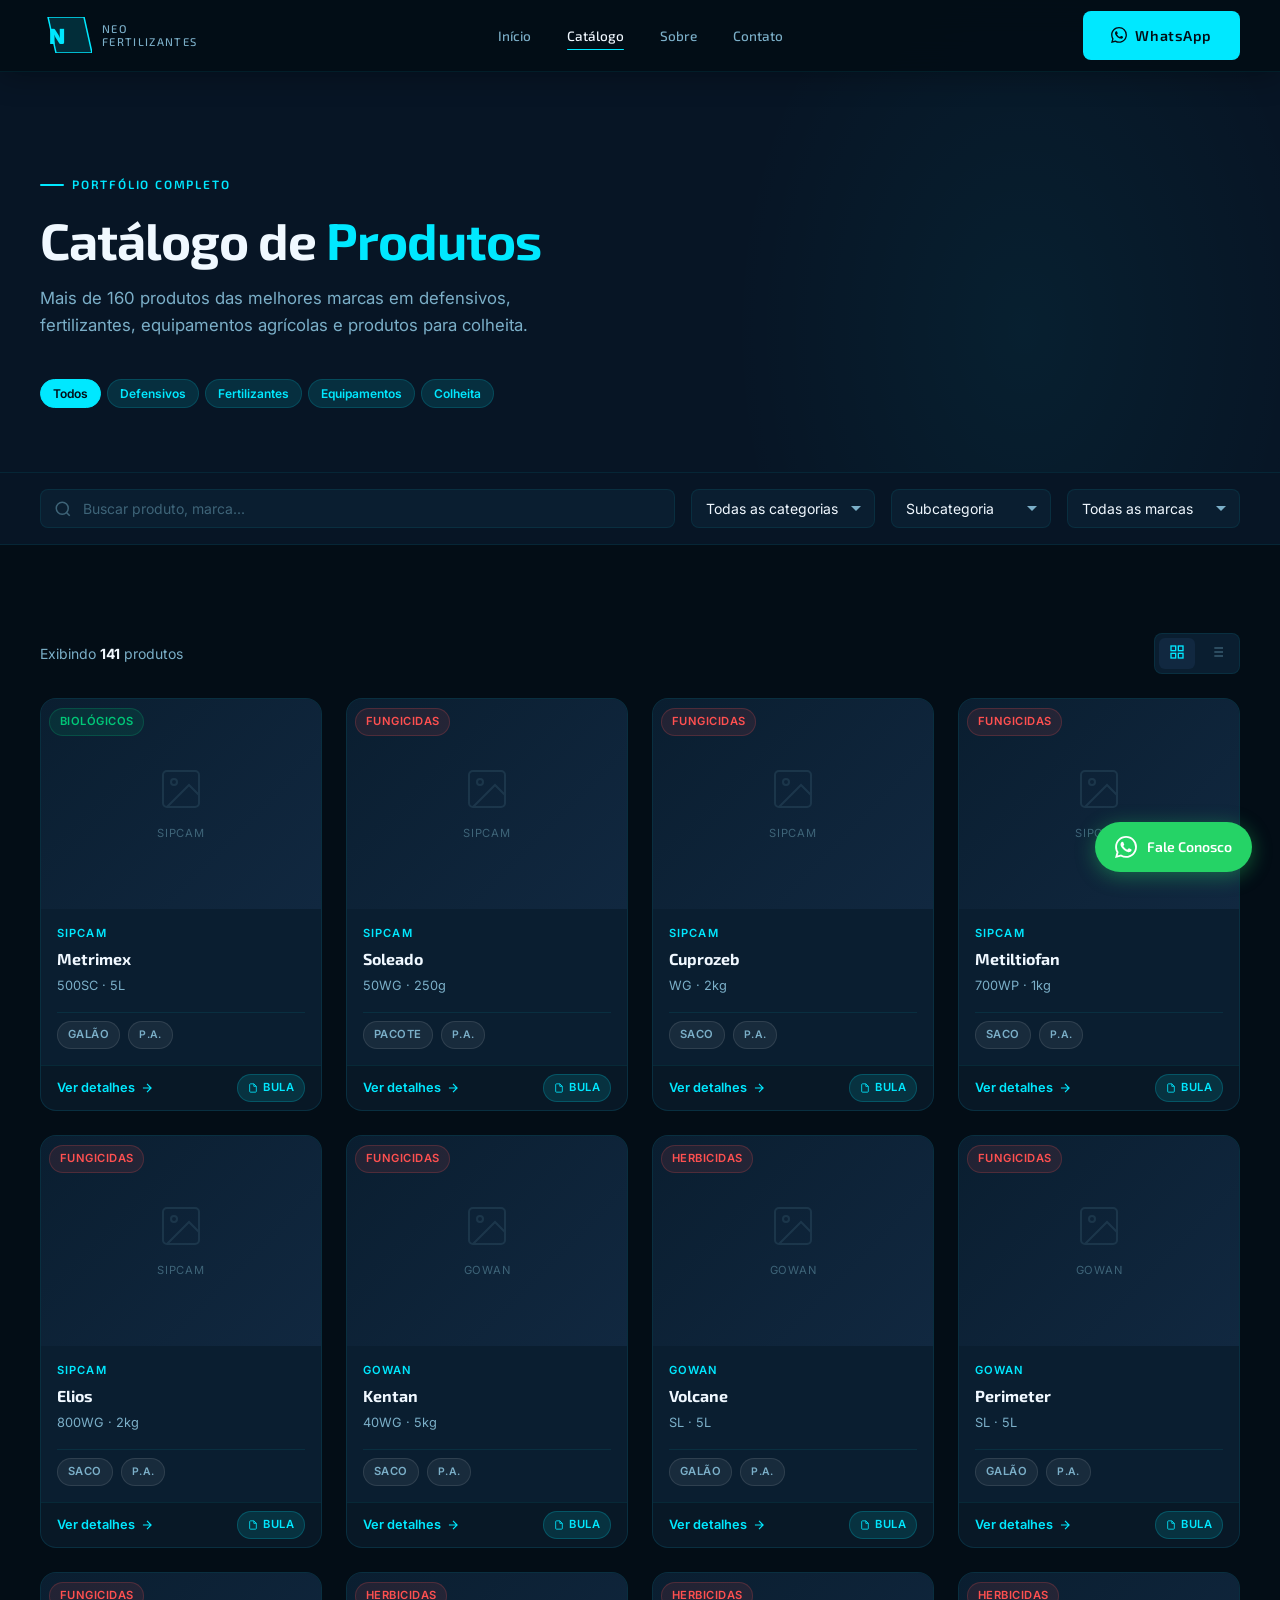
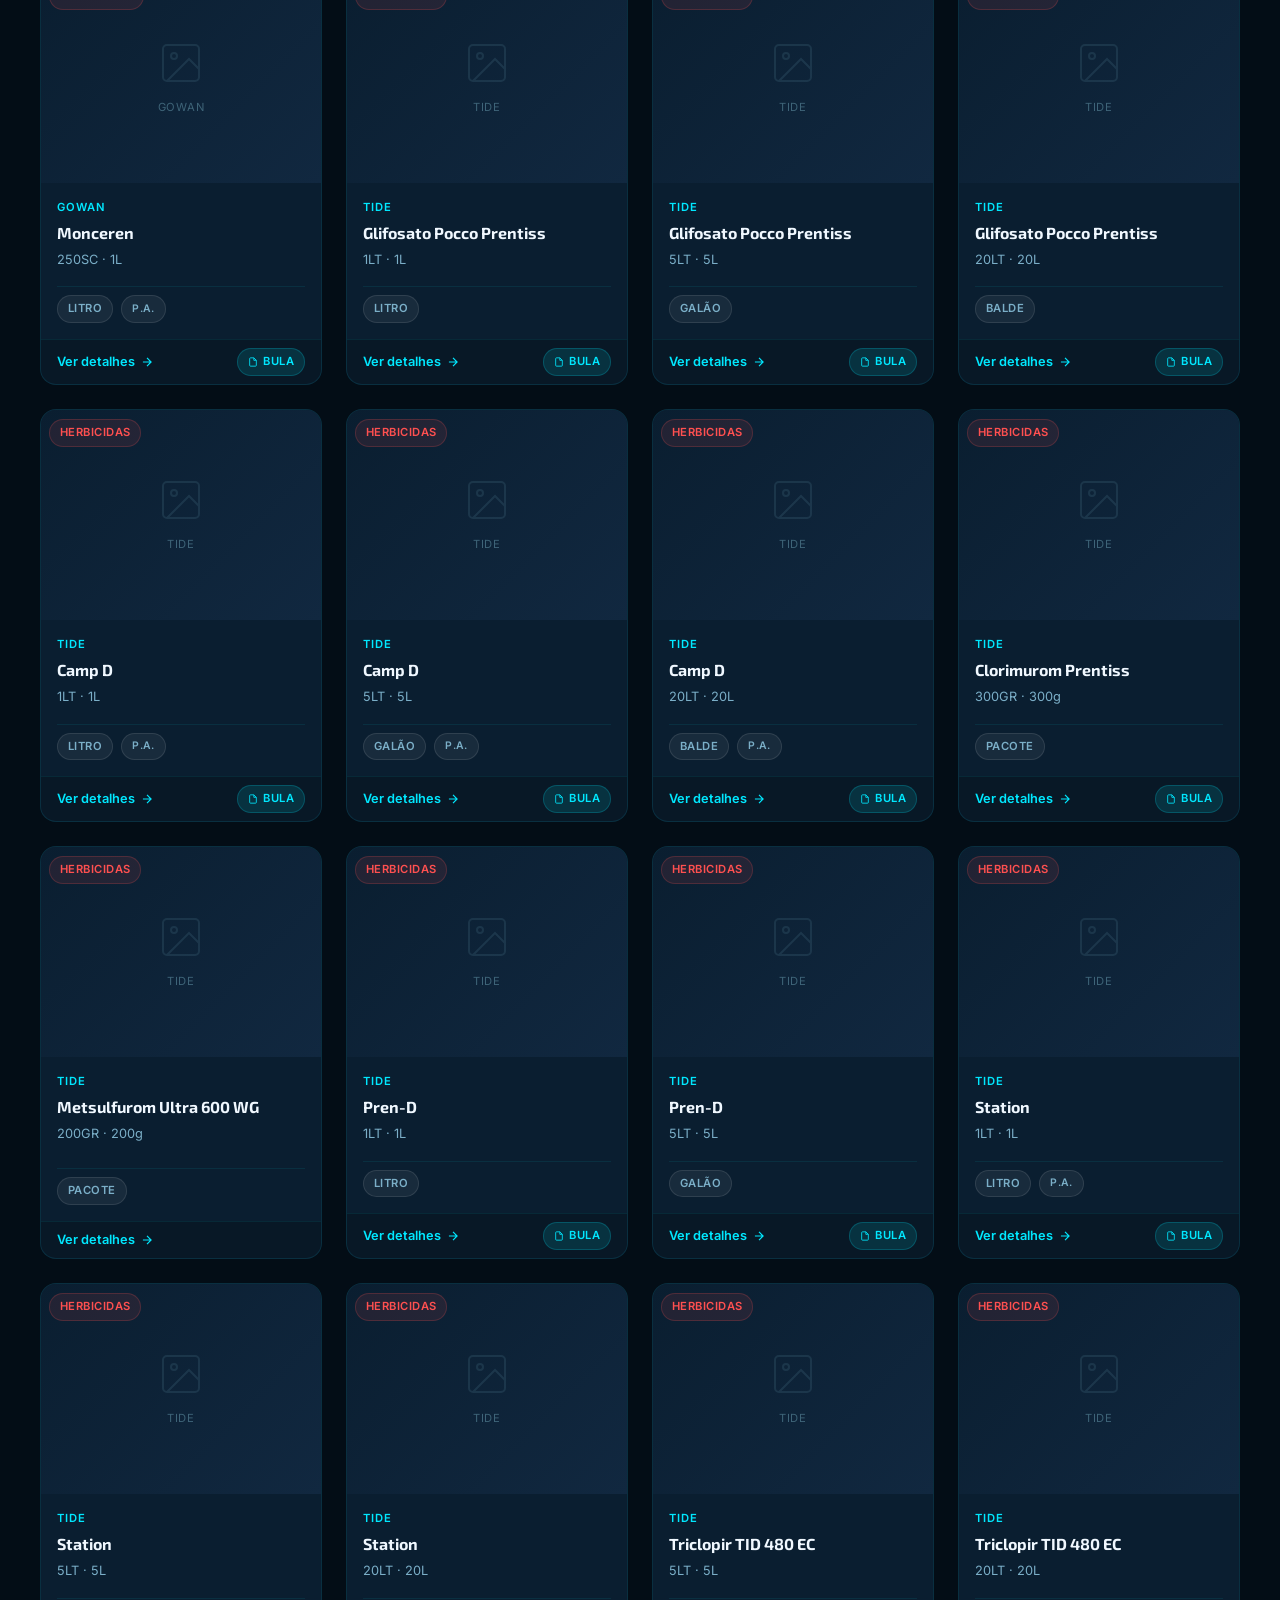
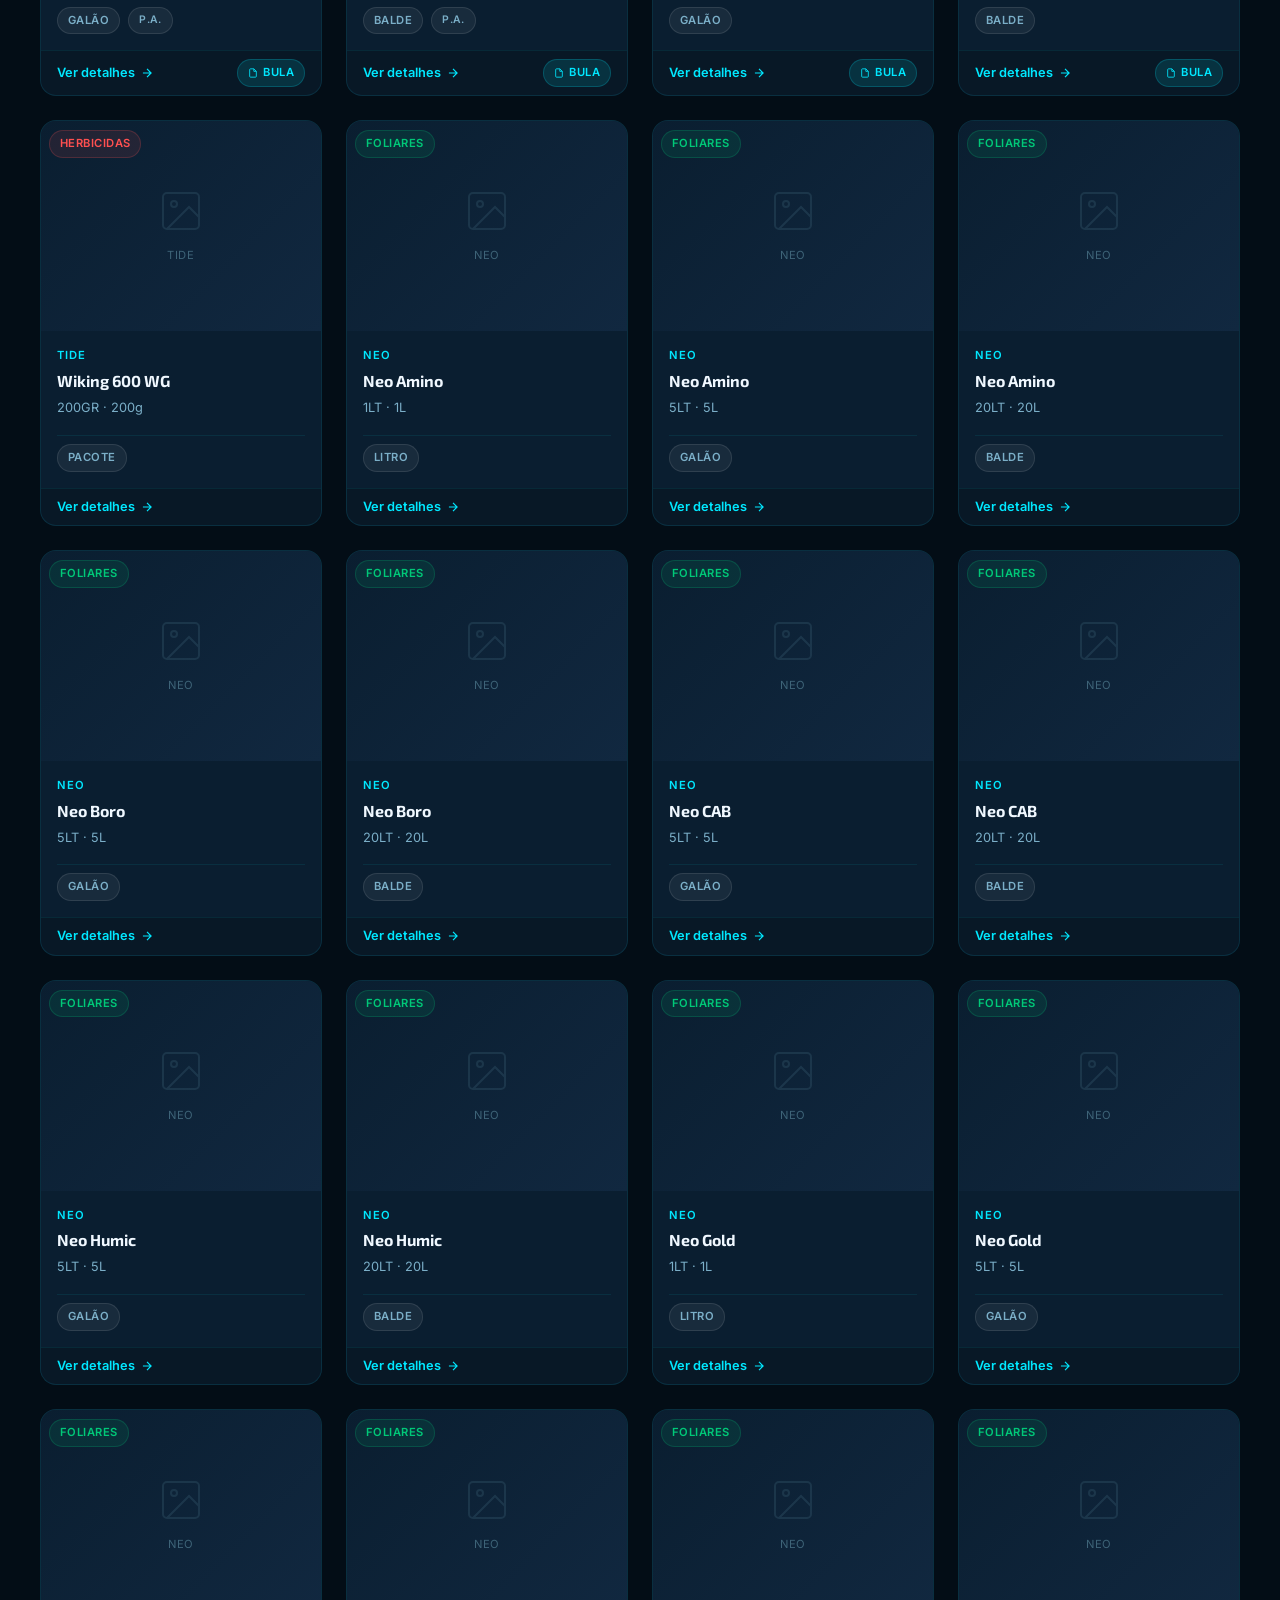
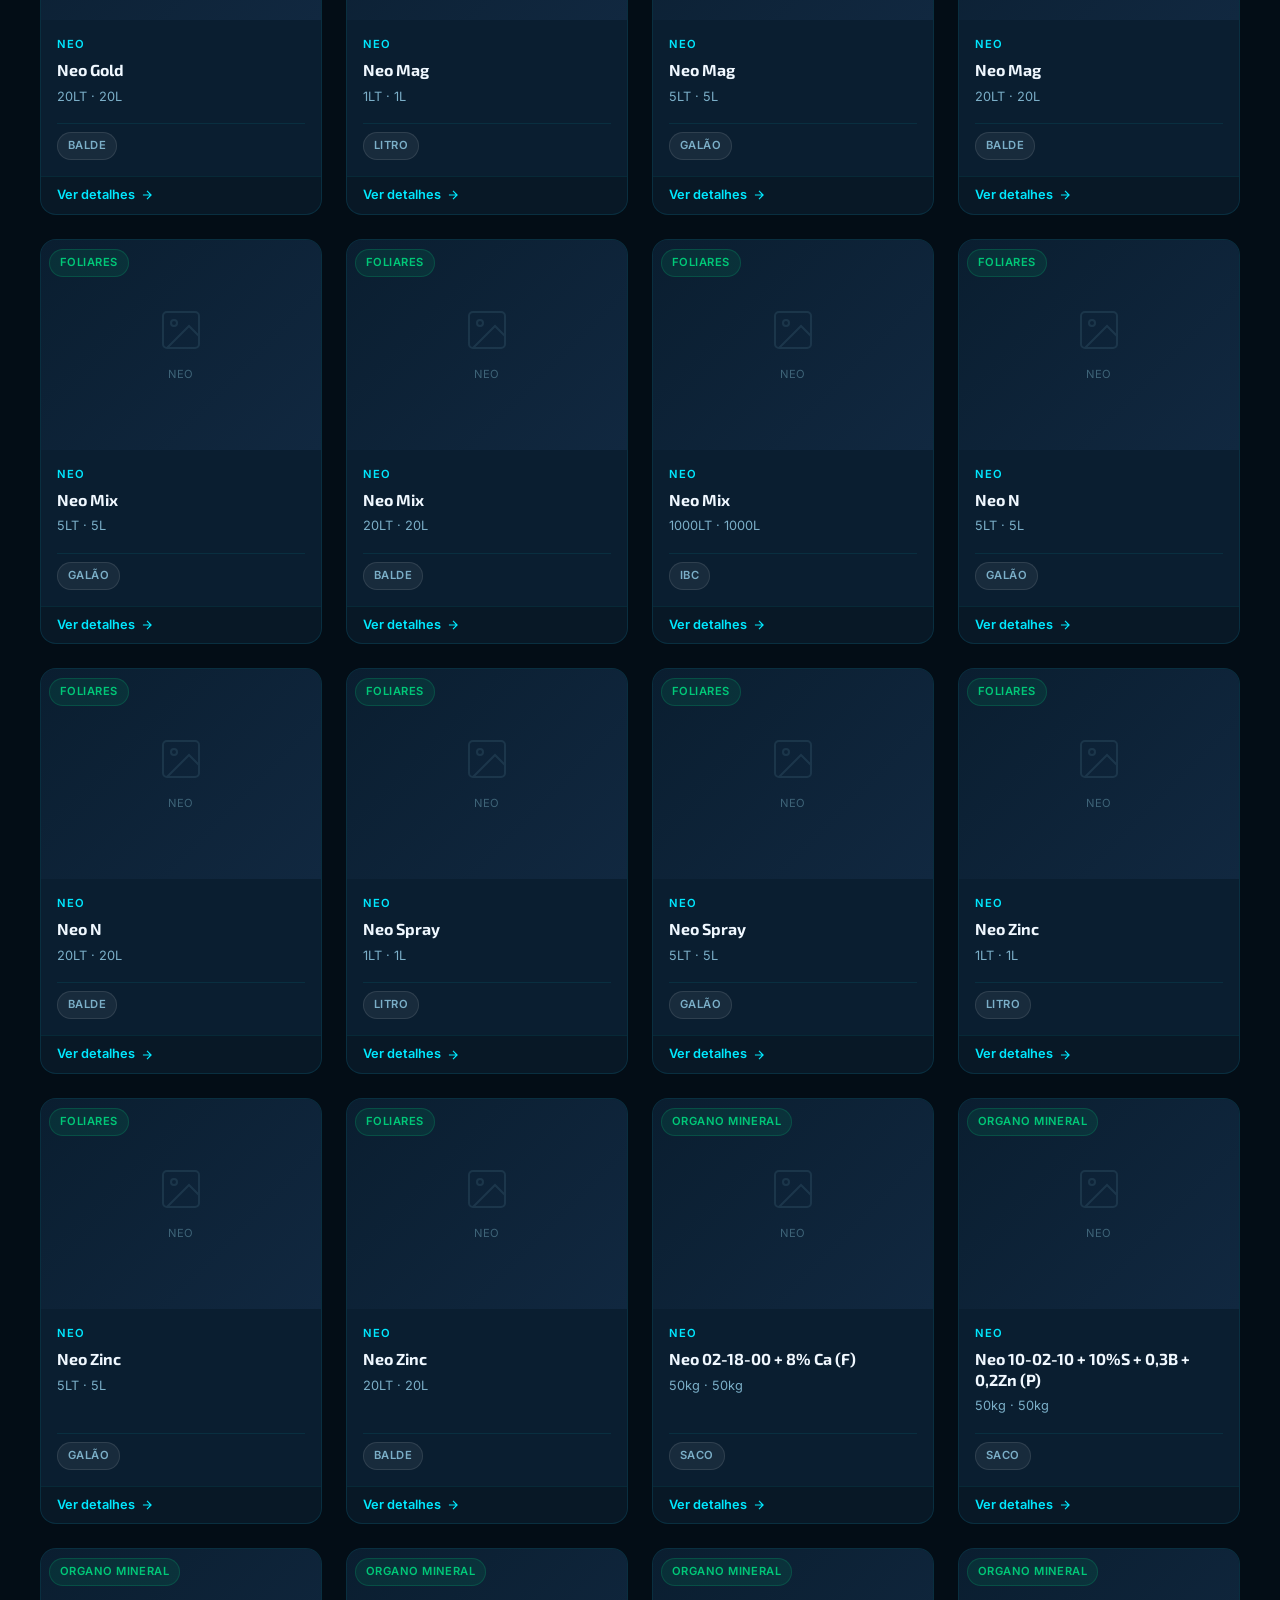
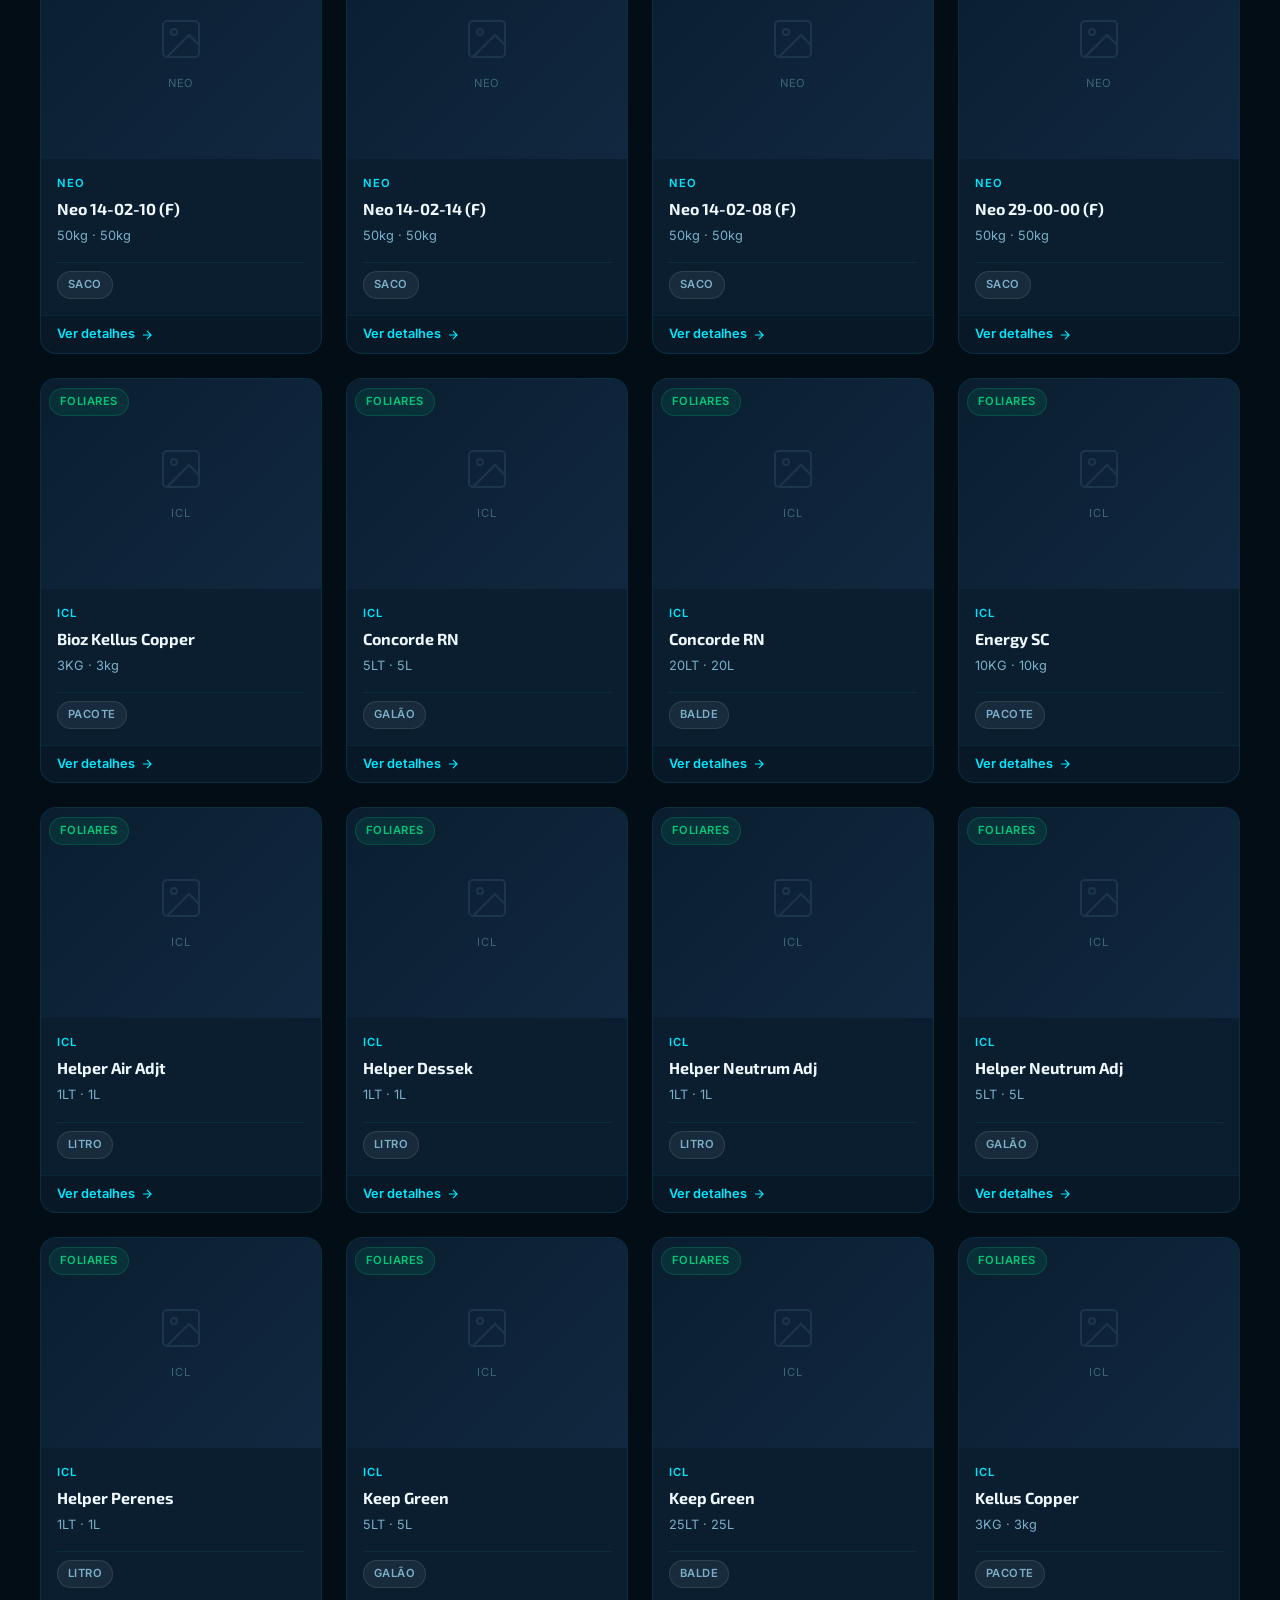
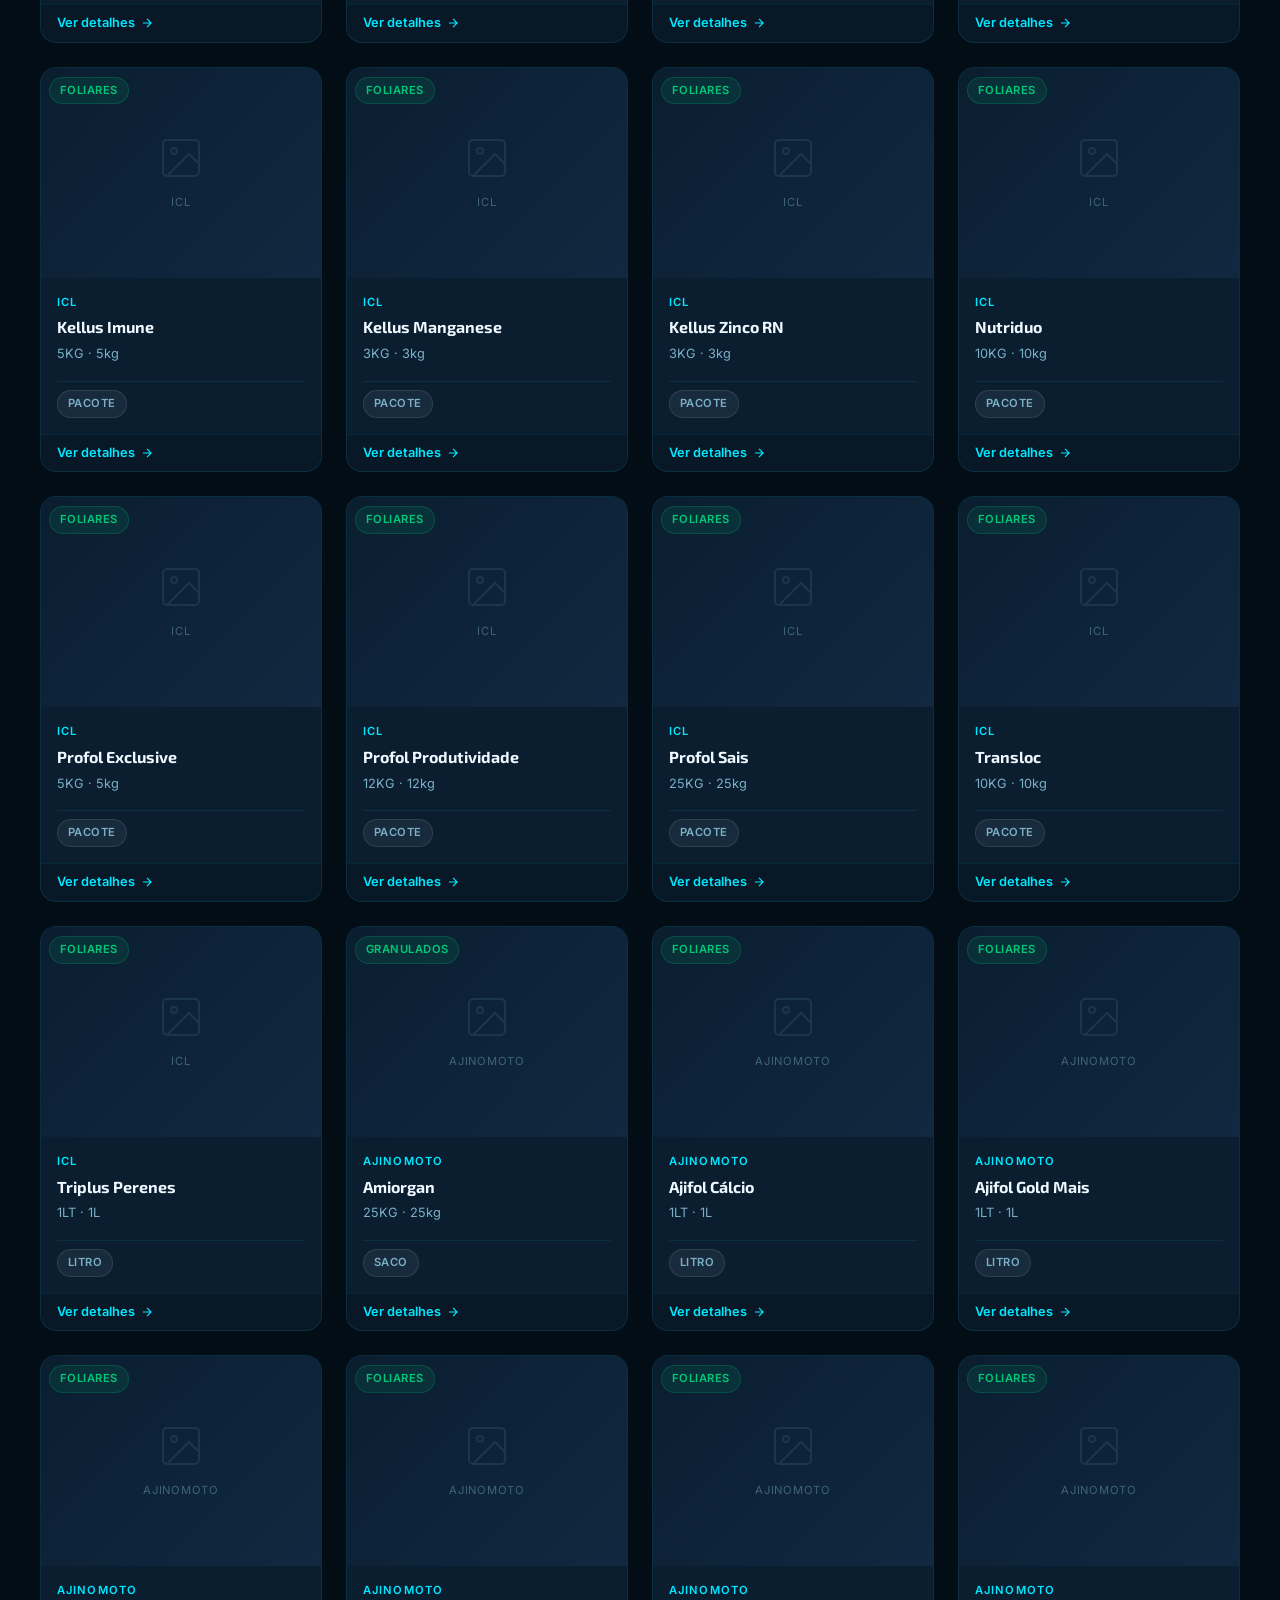
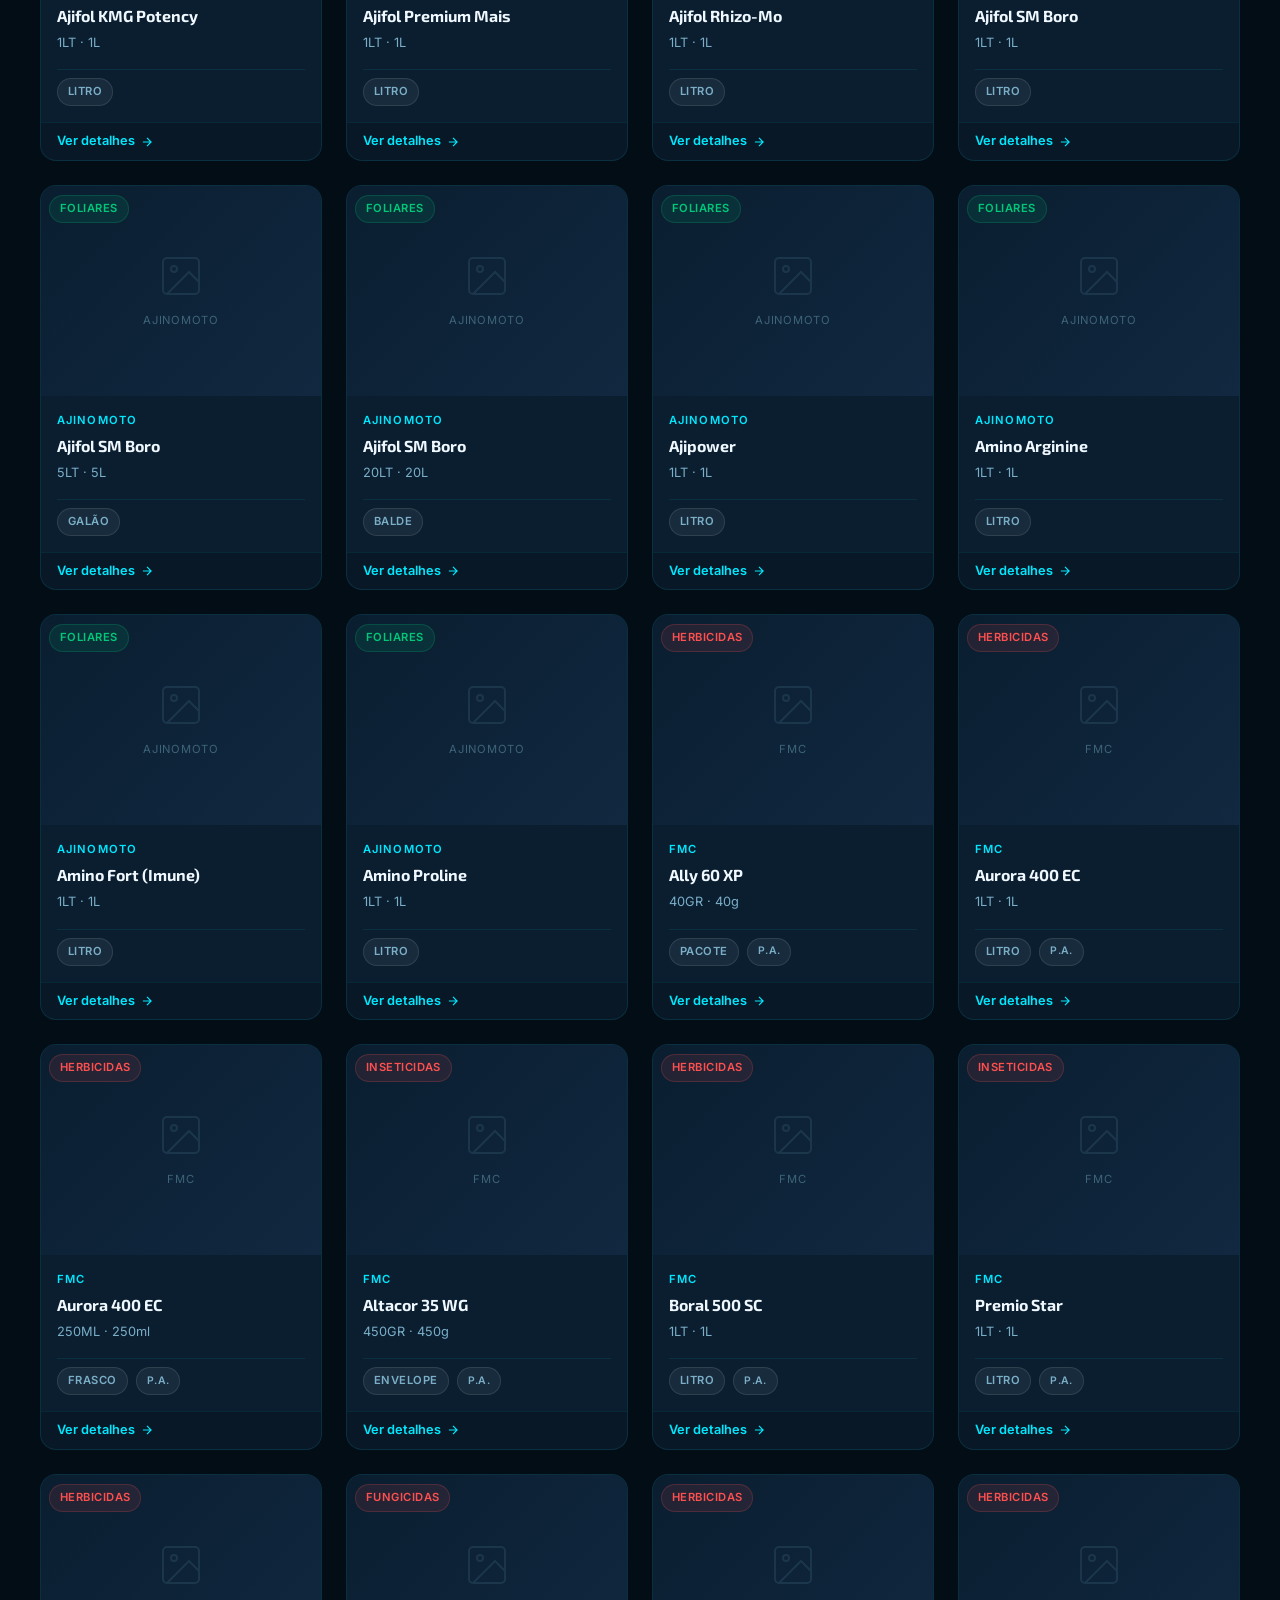
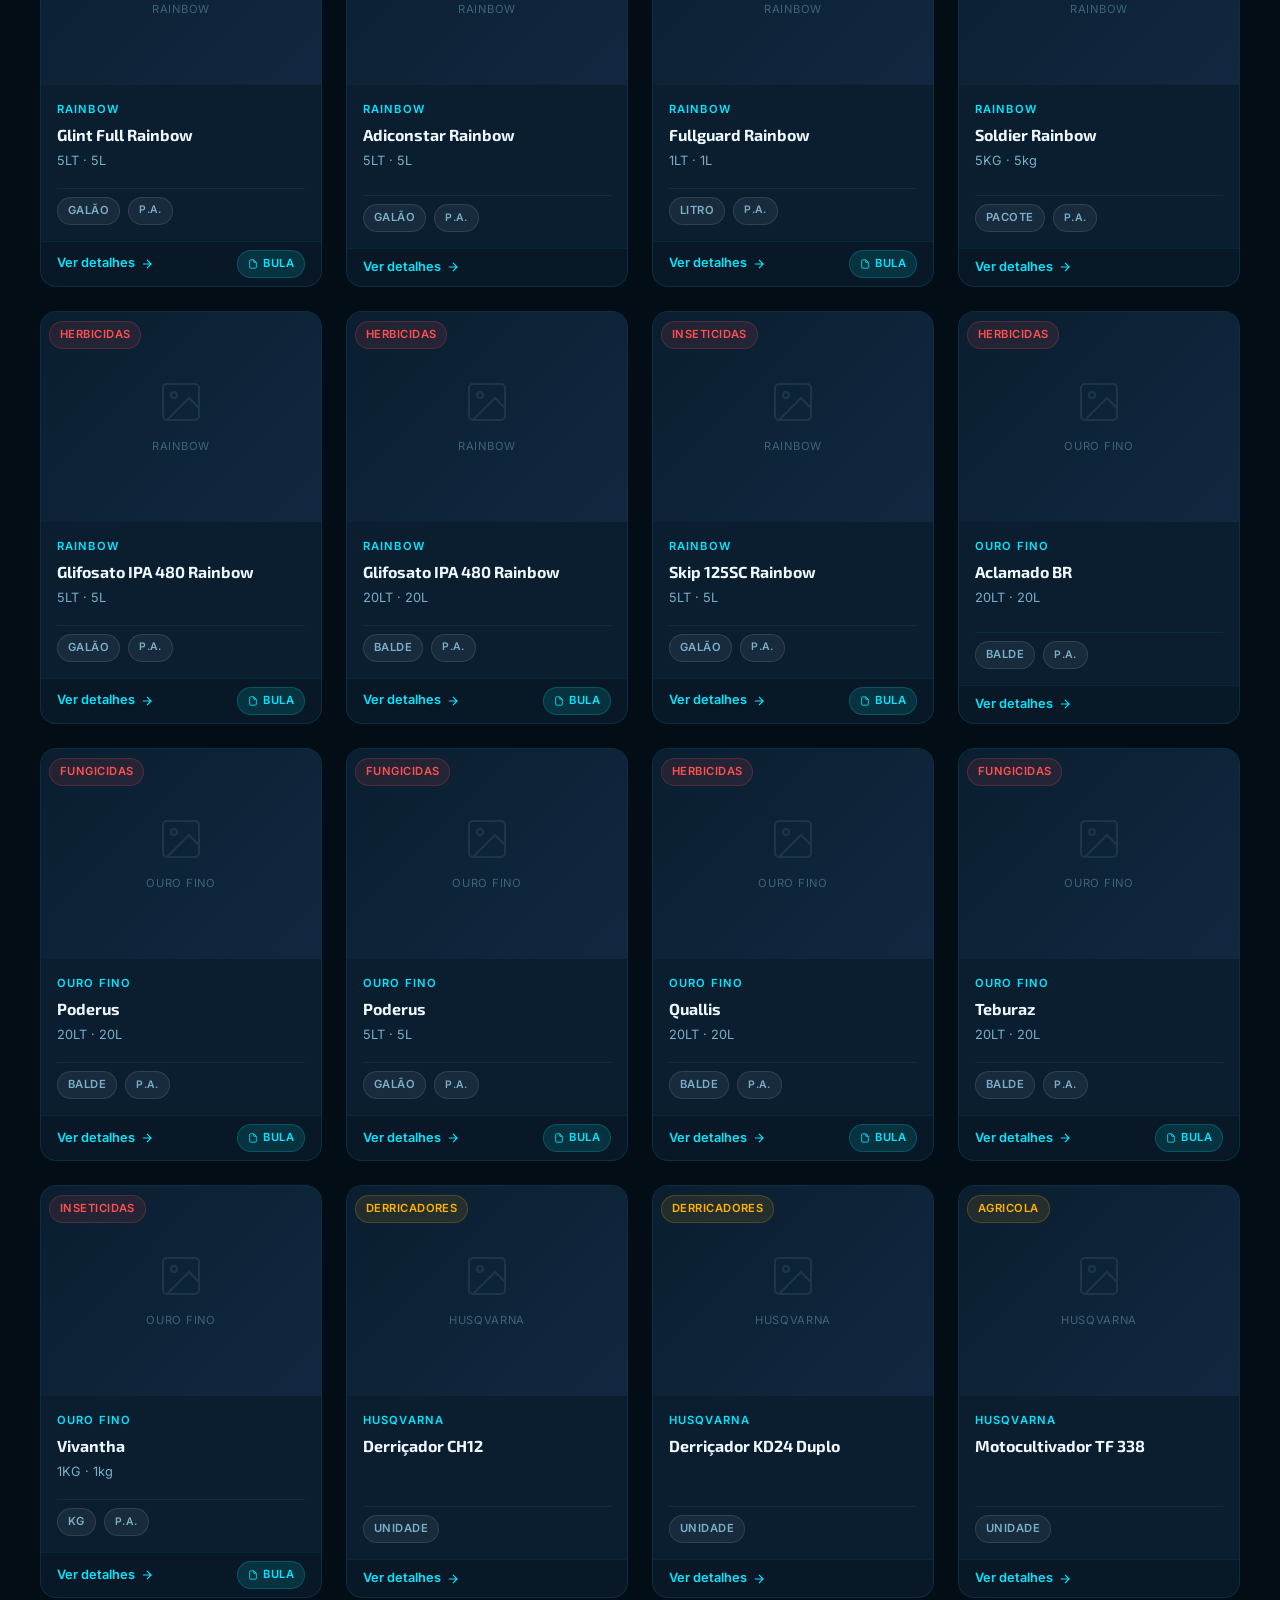
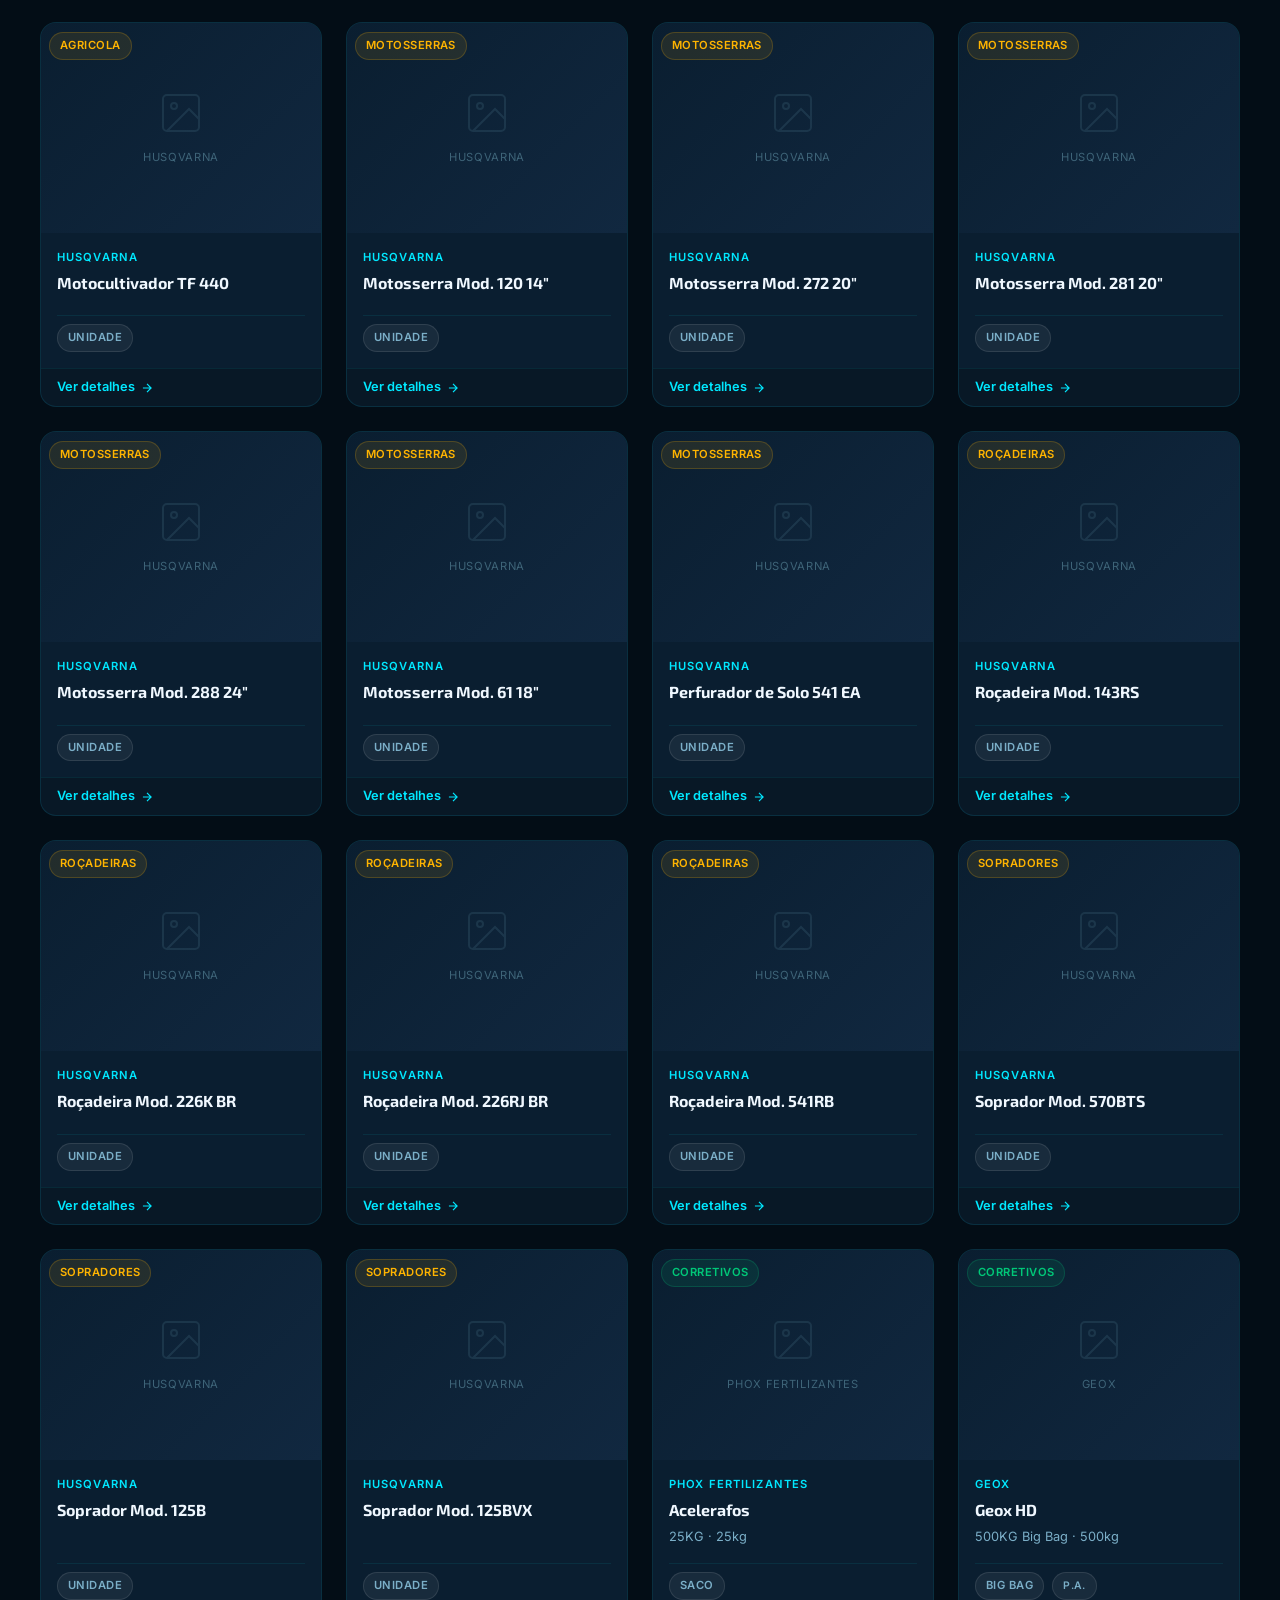
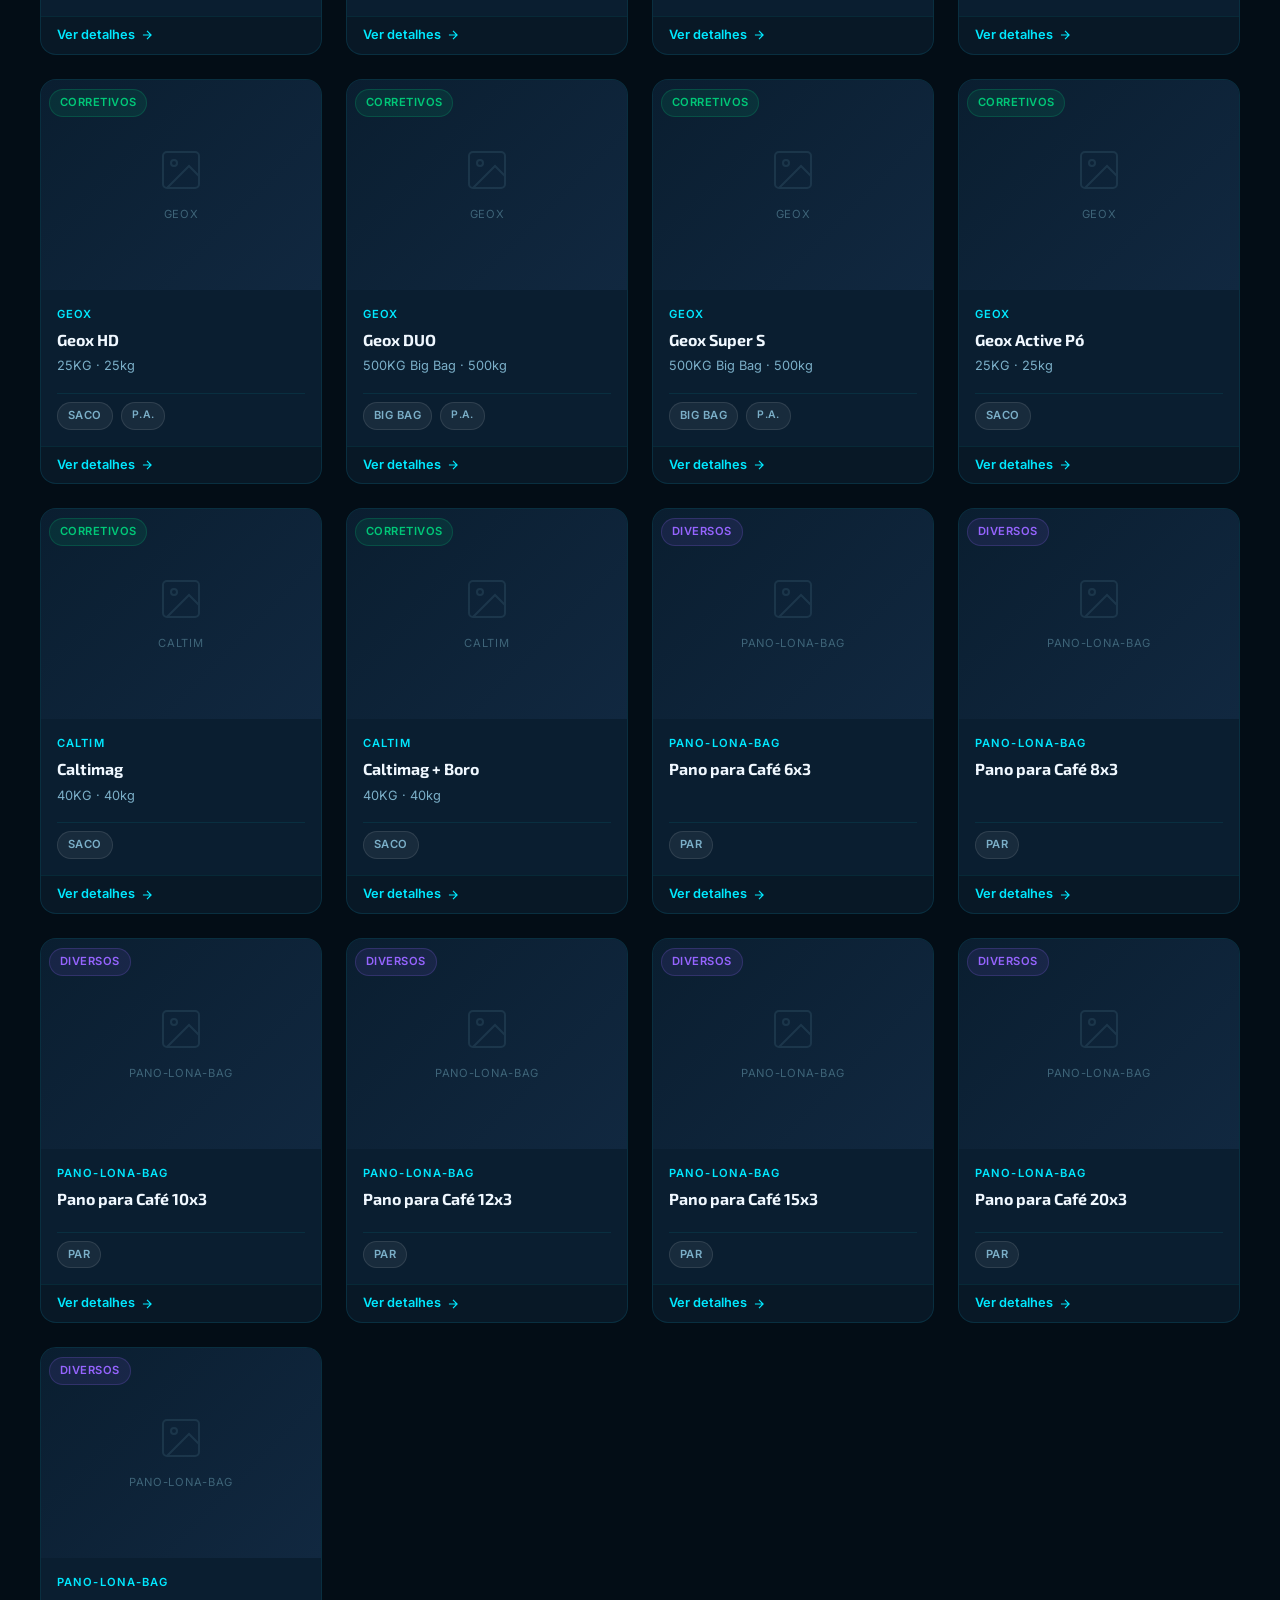
==== catalogo.html @ 2d966cd7 "Initial commit — Neo Fertilizantes website Complete static website for Neo Fertilizantes, agricultur" ====
<!DOCTYPE html>
<html lang="pt-BR">
<head>
  <meta charset="UTF-8">
  <meta name="viewport" content="width=device-width, initial-scale=1.0">
  <title>Catálogo de Produtos — Neo Fertilizantes</title>
  <meta name="description" content="Explore nosso catálogo completo com mais de 160 produtos de 13 marcas parceiras. Defensivos, fertilizantes, equipamentos e muito mais.">
  <link rel="stylesheet" href="css/style.css">
</head>
<body>

  <!-- Page Loader -->
  <div class="page-loader" id="pageLoader">
    <svg width="52" height="36" viewBox="0 0 52 36" fill="none" xmlns="http://www.w3.org/2000/svg">
      <polygon points="8,0 44,0 52,36 16,36" fill="none" stroke="#00E8FF" stroke-width="1.5" opacity="0.4"/>
      <text x="8" y="28" font-family="'Exo 2', sans-serif" font-size="28" font-weight="900" fill="#00E8FF">N</text>
    </svg>
    <div class="loader-bar"><div class="loader-bar-fill"></div></div>
  </div>

  <!-- Navigation -->
  <nav class="navbar" id="navbar">
    <div class="navbar-inner">
      <a href="index.html" class="navbar-logo">
        <svg width="52" height="36" viewBox="0 0 52 36" fill="none" xmlns="http://www.w3.org/2000/svg" aria-hidden="true">
          <polygon points="8,0 44,0 52,36 16,36" fill="#00E8FF" opacity="0.15"/>
          <polygon points="8,0 44,0 52,36 16,36" fill="none" stroke="#00E8FF" stroke-width="1.5"/>
          <text x="9" y="27" font-family="'Exo 2', sans-serif" font-size="22" font-weight="900" fill="#00E8FF">N</text>
        </svg>
        <span class="navbar-logo-text">Neo<br>Fertilizantes</span>
      </a>

      <nav class="navbar-nav">
        <a href="index.html" class="nav-link">Início</a>
        <a href="catalogo.html" class="nav-link active">Catálogo</a>
        <a href="sobre.html" class="nav-link">Sobre</a>
        <a href="contato.html" class="nav-link">Contato</a>
      </nav>

      <div class="navbar-cta">
        <a href="https://wa.me/5533999549873" class="btn btn-primary" target="_blank" rel="noopener">
          <svg width="16" height="16" viewBox="0 0 24 24" fill="currentColor"><path d="M17.472 14.382c-.297-.149-1.758-.867-2.03-.967-.273-.099-.471-.148-.67.15-.197.297-.767.966-.94 1.164-.173.199-.347.223-.644.075-.297-.15-1.255-.463-2.39-1.475-.883-.788-1.48-1.761-1.653-2.059-.173-.297-.018-.458.13-.606.134-.133.298-.347.446-.52.149-.174.198-.298.298-.497.099-.198.05-.371-.025-.52-.075-.149-.669-1.612-.916-2.207-.242-.579-.487-.5-.669-.51-.173-.008-.371-.01-.57-.01-.198 0-.52.074-.792.372-.272.297-1.04 1.016-1.04 2.479 0 1.462 1.065 2.875 1.213 3.074.149.198 2.096 3.2 5.077 4.487.709.306 1.262.489 1.694.625.712.227 1.36.195 1.871.118.571-.085 1.758-.719 2.006-1.413.248-.694.248-1.289.173-1.413-.074-.124-.272-.198-.57-.347m-5.421 7.403h-.004a9.87 9.87 0 01-5.031-1.378l-.361-.214-3.741.982.998-3.648-.235-.374a9.86 9.86 0 01-1.51-5.26c.001-5.45 4.436-9.884 9.888-9.884 2.64 0 5.122 1.03 6.988 2.898a9.825 9.825 0 012.893 6.994c-.003 5.45-4.437 9.884-9.885 9.884m8.413-18.297A11.815 11.815 0 0012.05 0C5.495 0 .16 5.335.157 11.892c0 2.096.547 4.142 1.588 5.945L.057 24l6.305-1.654a11.882 11.882 0 005.683 1.448h.005c6.554 0 11.89-5.335 11.893-11.893a11.821 11.821 0 00-3.48-8.413Z"/></svg>
          WhatsApp
        </a>
      </div>

      <button class="hamburger" id="hamburger" aria-label="Abrir menu">
        <span></span><span></span><span></span>
      </button>
    </div>
  </nav>

  <!-- Mobile Nav -->
  <div class="mobile-nav" id="mobileNav" aria-hidden="true">
    <a href="index.html" class="nav-link" onclick="closeMobileNav()">Início</a>
    <a href="catalogo.html" class="nav-link" onclick="closeMobileNav()">Catálogo</a>
    <a href="sobre.html" class="nav-link" onclick="closeMobileNav()">Sobre</a>
    <a href="contato.html" class="nav-link" onclick="closeMobileNav()">Contato</a>
    <a href="https://wa.me/5533999549873" class="btn btn-primary btn-lg mt-xl" target="_blank" onclick="closeMobileNav()">Fale no WhatsApp</a>
  </div>

  <!-- Page Banner -->
  <div class="catalog-header">
    <div class="container">
      <div class="reveal">
        <div class="section-eyebrow">Portfólio Completo</div>
        <h1 style="font-size:clamp(2rem,4vw,3.2rem);margin-bottom:var(--space-md)">
          Catálogo de <span style="color:var(--neo-cyan)">Produtos</span>
        </h1>
        <p style="color:var(--text-secondary);font-size:1.05rem;max-width:560px">
          Mais de 160 produtos das melhores marcas em defensivos, fertilizantes, equipamentos agrícolas e produtos para colheita.
        </p>
      </div>

      <!-- Category quick nav -->
      <div class="filter-chip-wrap mt-xl reveal">
        <button class="filter-chip active" data-quick="all">Todos</button>
        <button class="filter-chip" data-quick="Defensivos">Defensivos</button>
        <button class="filter-chip" data-quick="Fertilizantes">Fertilizantes</button>
        <button class="filter-chip" data-quick="Jardinagem/Uso Agrícola">Equipamentos</button>
        <button class="filter-chip" data-quick="Produtos para colheita">Colheita</button>
      </div>
    </div>
  </div>

  <!-- Filters Bar -->
  <div class="catalog-filters">
    <div class="container">
      <div class="catalog-filters-inner">
        <div class="search-input-wrap">
          <svg viewBox="0 0 24 24" fill="none" stroke="currentColor" stroke-width="2"><circle cx="11" cy="11" r="8"/><path d="m21 21-4.35-4.35"/></svg>
          <input type="text" class="search-input" id="searchInput" placeholder="Buscar produto, marca..." autocomplete="off">
        </div>

        <select class="filter-select" id="categoryFilter">
          <option value="">Todas as categorias</option>
          <option value="Defensivos">Defensivos</option>
          <option value="Fertilizantes">Fertilizantes</option>
          <option value="Jardinagem/Uso Agrícola">Equipamentos</option>
          <option value="Produtos para colheita">Colheita</option>
        </select>

        <select class="filter-select" id="subcategoryFilter">
          <option value="">Subcategoria</option>
        </select>

        <select class="filter-select" id="brandFilter">
          <option value="">Todas as marcas</option>
        </select>

        <button class="btn btn-icon" id="clearFilters" title="Limpar filtros" style="display:none">
          <svg width="16" height="16" viewBox="0 0 24 24" fill="none" stroke="currentColor" stroke-width="2"><path d="M18 6L6 18M6 6l12 12"/></svg>
        </button>
      </div>
    </div>
  </div>

  <!-- Catalog Main -->
  <section class="section-sm">
    <div class="container">
      <!-- Results info -->
      <div class="catalog-results-info">
        <p class="results-count">
          Exibindo <strong id="resultsCount">0</strong> produtos
          <span id="activeFiltersText"></span>
        </p>
        <div class="view-toggle">
          <button class="view-btn active" id="gridViewBtn" title="Grade">
            <svg width="16" height="16" viewBox="0 0 24 24" fill="none" stroke="currentColor" stroke-width="2"><rect x="3" y="3" width="7" height="7"/><rect x="14" y="3" width="7" height="7"/><rect x="3" y="14" width="7" height="7"/><rect x="14" y="14" width="7" height="7"/></svg>
          </button>
          <button class="view-btn" id="listViewBtn" title="Lista">
            <svg width="16" height="16" viewBox="0 0 24 24" fill="none" stroke="currentColor" stroke-width="2"><line x1="8" y1="6" x2="21" y2="6"/><line x1="8" y1="12" x2="21" y2="12"/><line x1="8" y1="18" x2="21" y2="18"/><line x1="3" y1="6" x2="3.01" y2="6"/><line x1="3" y1="12" x2="3.01" y2="12"/><line x1="3" y1="18" x2="3.01" y2="18"/></svg>
          </button>
        </div>
      </div>

      <!-- Products Grid -->
      <div class="catalog-grid" id="productsGrid">
        <!-- Populated by catalog.js -->
      </div>
    </div>
  </section>

  <!-- Footer -->
  <footer class="footer">
    <div class="container">
      <div class="footer-grid">
        <div>
          <a href="index.html" class="navbar-logo" style="margin-bottom:var(--space-md)">
            <svg width="44" height="30" viewBox="0 0 52 36" fill="none" xmlns="http://www.w3.org/2000/svg">
              <polygon points="8,0 44,0 52,36 16,36" fill="#00E8FF" opacity="0.15"/>
              <polygon points="8,0 44,0 52,36 16,36" fill="none" stroke="#00E8FF" stroke-width="1.5"/>
              <text x="9" y="27" font-family="'Exo 2', sans-serif" font-size="22" font-weight="900" fill="#00E8FF">N</text>
            </svg>
            <span class="navbar-logo-text">Neo<br>Fertilizantes</span>
          </a>
          <p class="footer-brand-text">Distribuidora especializada em insumos agrícolas em Manhuaçu, MG.</p>
          <div class="footer-social">
            <a href="https://www.instagram.com/neo_atacadista/" class="social-btn" target="_blank" aria-label="Instagram">
              <svg width="18" height="18" viewBox="0 0 24 24" fill="none" stroke="currentColor" stroke-width="1.8"><rect x="2" y="2" width="20" height="20" rx="5"/><circle cx="12" cy="12" r="4"/><circle cx="17.5" cy="6.5" r="1" fill="currentColor"/></svg>
            </a>
            <a href="https://wa.me/5533999549873" class="social-btn" target="_blank" aria-label="WhatsApp">
              <svg width="18" height="18" viewBox="0 0 24 24" fill="currentColor"><path d="M17.472 14.382c-.297-.149-1.758-.867-2.03-.967-.273-.099-.471-.148-.67.15-.197.297-.767.966-.94 1.164-.173.199-.347.223-.644.075-.297-.15-1.255-.463-2.39-1.475-.883-.788-1.48-1.761-1.653-2.059-.173-.297-.018-.458.13-.606.134-.133.298-.347.446-.52.149-.174.198-.298.298-.497.099-.198.05-.371-.025-.52-.075-.149-.669-1.612-.916-2.207-.242-.579-.487-.5-.669-.51-.173-.008-.371-.01-.57-.01-.198 0-.52.074-.792.372-.272.297-1.04 1.016-1.04 2.479 0 1.462 1.065 2.875 1.213 3.074.149.198 2.096 3.2 5.077 4.487.709.306 1.262.489 1.694.625.712.227 1.36.195 1.871.118.571-.085 1.758-.719 2.006-1.413.248-.694.248-1.289.173-1.413-.074-.124-.272-.198-.57-.347m-5.421 7.403h-.004a9.87 9.87 0 01-5.031-1.378l-.361-.214-3.741.982.998-3.648-.235-.374a9.86 9.86 0 01-1.51-5.26c.001-5.45 4.436-9.884 9.888-9.884 2.64 0 5.122 1.03 6.988 2.898a9.825 9.825 0 012.893 6.994c-.003 5.45-4.437 9.884-9.885 9.884m8.413-18.297A11.815 11.815 0 0012.05 0C5.495 0 .16 5.335.157 11.892c0 2.096.547 4.142 1.588 5.945L.057 24l6.305-1.654a11.882 11.882 0 005.683 1.448h.005c6.554 0 11.89-5.335 11.893-11.893a11.821 11.821 0 00-3.48-8.413Z"/></svg>
            </a>
          </div>
        </div>

        <div>
          <div class="footer-heading">Navegação</div>
          <div class="footer-links">
            <a href="index.html" class="footer-link">Início</a>
            <a href="catalogo.html" class="footer-link">Catálogo</a>
            <a href="sobre.html" class="footer-link">Sobre Nós</a>
            <a href="contato.html" class="footer-link">Contato</a>
          </div>
        </div>

        <div>
          <div class="footer-heading">Categorias</div>
          <div class="footer-links">
            <a href="catalogo.html?categoria=Defensivos" class="footer-link">Defensivos</a>
            <a href="catalogo.html?categoria=Fertilizantes" class="footer-link">Fertilizantes</a>
            <a href="catalogo.html?categoria=Jardinagem%2FUso+Agr%C3%ADcola" class="footer-link">Equipamentos</a>
            <a href="catalogo.html?categoria=Produtos+para+colheita" class="footer-link">Colheita</a>
          </div>
        </div>

        <div>
          <div class="footer-heading">Contato</div>
          <div class="footer-contact-item">
            <svg width="16" height="16" viewBox="0 0 24 24" fill="none" stroke="currentColor" stroke-width="1.8"><path d="M22 16.92v3a2 2 0 01-2.18 2 19.79 19.79 0 01-8.63-3.07A19.5 19.5 0 013.07 9.81a19.79 19.79 0 01-3.07-8.67A2 2 0 012 1h3a2 2 0 012 1.72c.127.96.361 1.903.7 2.81a2 2 0 01-.45 2.11L6.91 8.69a16 16 0 006.4 6.4l1.06-1.35a2 2 0 012.11-.45 12.84 12.84 0 002.81.7A2 2 0 0122 16.92z"/></svg>
            <div>+55 33 99954-9873</div>
          </div>
          <div class="footer-contact-item">
            <svg width="16" height="16" viewBox="0 0 24 24" fill="none" stroke="currentColor" stroke-width="1.8"><path d="M21 10c0 7-9 13-9 13s-9-6-9-13a9 9 0 0118 0z"/><circle cx="12" cy="10" r="3"/></svg>
            <div>Manhuaçu, MG · Brasil</div>
          </div>
        </div>
      </div>

      <div class="footer-bottom">
        <span>&copy; 2025 Neo Fertilizantes. Todos os direitos reservados.</span>
        <span>Manhuaçu · MG · Brasil</span>
      </div>
    </div>
  </footer>

  <!-- WhatsApp Float -->
  <a href="https://wa.me/5533999549873" class="whatsapp-float" target="_blank" rel="noopener" aria-label="WhatsApp">
    <svg width="22" height="22" viewBox="0 0 24 24" fill="currentColor"><path d="M17.472 14.382c-.297-.149-1.758-.867-2.03-.967-.273-.099-.471-.148-.67.15-.197.297-.767.966-.94 1.164-.173.199-.347.223-.644.075-.297-.15-1.255-.463-2.39-1.475-.883-.788-1.48-1.761-1.653-2.059-.173-.297-.018-.458.13-.606.134-.133.298-.347.446-.52.149-.174.198-.298.298-.497.099-.198.05-.371-.025-.52-.075-.149-.669-1.612-.916-2.207-.242-.579-.487-.5-.669-.51-.173-.008-.371-.01-.57-.01-.198 0-.52.074-.792.372-.272.297-1.04 1.016-1.04 2.479 0 1.462 1.065 2.875 1.213 3.074.149.198 2.096 3.2 5.077 4.487.709.306 1.262.489 1.694.625.712.227 1.36.195 1.871.118.571-.085 1.758-.719 2.006-1.413.248-.694.248-1.289.173-1.413-.074-.124-.272-.198-.57-.347m-5.421 7.403h-.004a9.87 9.87 0 01-5.031-1.378l-.361-.214-3.741.982.998-3.648-.235-.374a9.86 9.86 0 01-1.51-5.26c.001-5.45 4.436-9.884 9.888-9.884 2.64 0 5.122 1.03 6.988 2.898a9.825 9.825 0 012.893 6.994c-.003 5.45-4.437 9.884-9.885 9.884m8.413-18.297A11.815 11.815 0 0012.05 0C5.495 0 .16 5.335.157 11.892c0 2.096.547 4.142 1.588 5.945L.057 24l6.305-1.654a11.882 11.882 0 005.683 1.448h.005c6.554 0 11.89-5.335 11.893-11.893a11.821 11.821 0 00-3.48-8.413Z"/></svg>
    <span class="whatsapp-float-text">Fale Conosco</span>
  </a>

  <script src="js/main.js"></script>
  <script src="js/catalog.js"></script>
</body>
</html>
---- css/style.css ----
/* ============================================================
   NEO FERTILIZANTES — Design System
   Brand: #00E8FF (Azul Celeste) + #000000
   Typography: Exo 2 (headings) · Inter (body)
   ============================================================ */

/* ── Google Fonts ── */
@import url('https://fonts.googleapis.com/css2?family=Exo+2:ital,wght@0,300;0,400;0,500;0,600;0,700;0,800;0,900;1,400&family=Inter:wght@300;400;500;600;700&display=swap');

/* ── CSS Variables ── */
:root {
  /* Brand Colors */
  --neo-cyan:       #00E8FF;
  --neo-cyan-dim:   rgba(0, 232, 255, 0.12);
  --neo-cyan-glow:  rgba(0, 232, 255, 0.35);
  --neo-cyan-soft:  rgba(0, 232, 255, 0.07);

  /* Background Layers */
  --bg-base:        #030D16;
  --bg-deep:        #010810;
  --bg-surface:     #071525;
  --bg-card:        #0A1E30;
  --bg-card-hover:  #0E2540;
  --bg-elevated:    #112840;

  /* Text */
  --text-primary:   #F0F8FF;
  --text-secondary: #7BAFC8;
  --text-muted:     #3E6478;
  --text-inverse:   #000000;

  /* Borders */
  --border-subtle:  rgba(0, 232, 255, 0.08);
  --border-base:    rgba(0, 232, 255, 0.15);
  --border-strong:  rgba(0, 232, 255, 0.35);

  /* Typography */
  --font-heading:   'Exo 2', 'Verdana', sans-serif;
  --font-body:      'Inter', 'Verdana', sans-serif;

  /* Spacing */
  --space-xs:  4px;
  --space-sm:  8px;
  --space-md:  16px;
  --space-lg:  24px;
  --space-xl:  40px;
  --space-2xl: 64px;
  --space-3xl: 96px;

  /* Radius */
  --r-sm:  4px;
  --r-md:  8px;
  --r-lg:  16px;
  --r-xl:  24px;
  --r-2xl: 32px;

  /* Transitions */
  --t-fast:   0.15s ease;
  --t-base:   0.3s ease;
  --t-slow:   0.6s cubic-bezier(0.16, 1, 0.3, 1);
  --t-spring: 0.5s cubic-bezier(0.34, 1.56, 0.64, 1);

  /* Shadows */
  --shadow-sm:   0 2px 8px rgba(0,0,0,0.4);
  --shadow-md:   0 4px 24px rgba(0,0,0,0.5);
  --shadow-lg:   0 8px 40px rgba(0,0,0,0.6);
  --shadow-glow: 0 0 40px rgba(0, 232, 255, 0.2);
  --shadow-glow-strong: 0 0 60px rgba(0, 232, 255, 0.4);

  /* Layout */
  --container-max: 1280px;
  --nav-height:    72px;
}

/* ── Reset & Base ── */
*, *::before, *::after {
  box-sizing: border-box;
  margin: 0;
  padding: 0;
}

html {
  font-size: 16px;
  scroll-behavior: smooth;
  -webkit-font-smoothing: antialiased;
  -moz-osx-font-smoothing: grayscale;
}

body {
  font-family: var(--font-body);
  background-color: var(--bg-base);
  color: var(--text-primary);
  line-height: 1.6;
  overflow-x: hidden;
}

img { max-width: 100%; height: auto; display: block; }
a { color: inherit; text-decoration: none; }
ul, ol { list-style: none; }
button, input, select, textarea { font-family: inherit; }

/* ── Typography Scale ── */
h1, h2, h3, h4, h5, h6 {
  font-family: var(--font-heading);
  font-weight: 700;
  line-height: 1.15;
  letter-spacing: -0.02em;
}

.display { font-size: clamp(3rem, 6vw, 5.5rem); font-weight: 800; }
h1 { font-size: clamp(2.2rem, 4.5vw, 3.8rem); }
h2 { font-size: clamp(1.8rem, 3.5vw, 2.8rem); }
h3 { font-size: clamp(1.3rem, 2.5vw, 1.8rem); }
h4 { font-size: 1.2rem; }
h5 { font-size: 1rem; }

.text-sm { font-size: 0.875rem; }
.text-xs { font-size: 0.75rem; }

/* ── Layout Utilities ── */
.container {
  width: 100%;
  max-width: var(--container-max);
  margin: 0 auto;
  padding: 0 var(--space-xl);
}

@media (max-width: 768px) {
  .container { padding: 0 var(--space-md); }
}

.section { padding: var(--space-3xl) 0; }
.section-sm { padding: var(--space-2xl) 0; }

.flex { display: flex; }
.flex-col { flex-direction: column; }
.items-center { align-items: center; }
.items-start { align-items: flex-start; }
.justify-center { justify-content: center; }
.justify-between { justify-content: space-between; }
.gap-sm { gap: var(--space-sm); }
.gap-md { gap: var(--space-md); }
.gap-lg { gap: var(--space-lg); }
.gap-xl { gap: var(--space-xl); }

.grid { display: grid; }
.grid-2 { grid-template-columns: repeat(2, 1fr); }
.grid-3 { grid-template-columns: repeat(3, 1fr); }
.grid-4 { grid-template-columns: repeat(4, 1fr); }

/* ── Section Labels ── */
.section-eyebrow {
  display: inline-flex;
  align-items: center;
  gap: var(--space-sm);
  font-family: var(--font-heading);
  font-size: 0.75rem;
  font-weight: 600;
  letter-spacing: 0.15em;
  text-transform: uppercase;
  color: var(--neo-cyan);
  margin-bottom: var(--space-md);
}

.section-eyebrow::before {
  content: '';
  display: block;
  width: 24px;
  height: 2px;
  background: var(--neo-cyan);
  border-radius: 2px;
}

.section-title {
  color: var(--text-primary);
  margin-bottom: var(--space-md);
}

.section-title span { color: var(--neo-cyan); }

.section-desc {
  font-size: 1.05rem;
  color: var(--text-secondary);
  max-width: 560px;
  line-height: 1.7;
}

/* ── Buttons ── */
.btn {
  display: inline-flex;
  align-items: center;
  justify-content: center;
  gap: 8px;
  font-family: var(--font-heading);
  font-size: 0.9rem;
  font-weight: 600;
  letter-spacing: 0.04em;
  padding: 13px 28px;
  border-radius: var(--r-md);
  border: none;
  cursor: pointer;
  transition: all var(--t-base);
  position: relative;
  overflow: hidden;
  text-decoration: none;
  white-space: nowrap;
}

.btn::before {
  content: '';
  position: absolute;
  inset: 0;
  opacity: 0;
  transition: opacity var(--t-fast);
}

.btn:hover::before { opacity: 1; }

/* Primary Button */
.btn-primary {
  background: var(--neo-cyan);
  color: var(--bg-base);
}

.btn-primary::before { background: rgba(255,255,255,0.15); }

.btn-primary:hover {
  transform: translateY(-2px);
  box-shadow: 0 8px 30px var(--neo-cyan-glow);
}

.btn-primary:active { transform: translateY(0); }

/* Ghost Button */
.btn-ghost {
  background: transparent;
  color: var(--neo-cyan);
  border: 1.5px solid var(--border-base);
}

.btn-ghost::before { background: var(--neo-cyan-soft); }

.btn-ghost:hover {
  border-color: var(--neo-cyan);
  transform: translateY(-2px);
  box-shadow: 0 4px 20px var(--neo-cyan-dim);
}

/* Icon Button */
.btn-icon {
  width: 44px;
  height: 44px;
  padding: 0;
  border-radius: var(--r-md);
  background: var(--neo-cyan-dim);
  color: var(--neo-cyan);
  border: 1px solid var(--border-base);
}

.btn-icon:hover {
  background: var(--neo-cyan);
  color: var(--bg-base);
  transform: scale(1.05);
}

/* Large Button */
.btn-lg {
  padding: 16px 36px;
  font-size: 1rem;
}

/* ── Cards ── */
.card {
  background: var(--bg-card);
  border: 1px solid var(--border-subtle);
  border-radius: var(--r-lg);
  padding: var(--space-lg);
  transition: all var(--t-base);
  position: relative;
  overflow: hidden;
}

.card::after {
  content: '';
  position: absolute;
  inset: 0;
  background: linear-gradient(135deg, var(--neo-cyan-soft) 0%, transparent 60%);
  opacity: 0;
  transition: opacity var(--t-base);
  pointer-events: none;
  border-radius: inherit;
}

.card:hover {
  border-color: var(--border-base);
  background: var(--bg-card-hover);
  transform: translateY(-4px);
  box-shadow: var(--shadow-md), 0 0 0 1px var(--border-subtle);
}

.card:hover::after { opacity: 1; }

/* ── Badges ── */
.badge {
  display: inline-flex;
  align-items: center;
  gap: 5px;
  padding: 4px 10px;
  border-radius: 100px;
  font-size: 0.7rem;
  font-weight: 600;
  letter-spacing: 0.04em;
  text-transform: uppercase;
}

.badge-primary {
  background: var(--neo-cyan-dim);
  color: var(--neo-cyan);
  border: 1px solid rgba(0, 232, 255, 0.2);
}

.badge-neutral {
  background: rgba(255,255,255,0.06);
  color: var(--text-secondary);
  border: 1px solid rgba(255,255,255,0.1);
}

.badge-success {
  background: rgba(0, 200, 80, 0.1);
  color: #00C850;
  border: 1px solid rgba(0, 200, 80, 0.2);
}

/* ── Navigation ── */
.navbar {
  position: fixed;
  top: 0;
  left: 0;
  right: 0;
  z-index: 1000;
  height: var(--nav-height);
  display: flex;
  align-items: center;
  transition: all var(--t-base);
}

.navbar.scrolled {
  background: rgba(3, 13, 22, 0.9);
  backdrop-filter: blur(20px);
  -webkit-backdrop-filter: blur(20px);
  border-bottom: 1px solid var(--border-subtle);
  box-shadow: 0 4px 30px rgba(0,0,0,0.3);
}

.navbar-inner {
  display: flex;
  align-items: center;
  justify-content: space-between;
  width: 100%;
  max-width: var(--container-max);
  margin: 0 auto;
  padding: 0 var(--space-xl);
}

/* Logo */
.navbar-logo {
  display: flex;
  align-items: center;
  gap: 10px;
  text-decoration: none;
  flex-shrink: 0;
}

.navbar-logo svg { height: 36px; width: auto; }

.navbar-logo-text {
  font-family: var(--font-heading);
  font-size: 0.7rem;
  font-weight: 500;
  letter-spacing: 0.12em;
  text-transform: uppercase;
  color: var(--text-secondary);
  line-height: 1.2;
  max-width: 100px;
}

/* Nav Links */
.navbar-nav {
  display: flex;
  align-items: center;
  gap: var(--space-sm);
}

.nav-link {
  font-family: var(--font-heading);
  font-size: 0.85rem;
  font-weight: 500;
  color: var(--text-secondary);
  padding: 8px 14px;
  border-radius: var(--r-md);
  transition: all var(--t-fast);
  position: relative;
}

.nav-link::after {
  content: '';
  position: absolute;
  bottom: 4px;
  left: 14px;
  right: 14px;
  height: 1.5px;
  background: var(--neo-cyan);
  transform: scaleX(0);
  transition: transform var(--t-base);
  border-radius: 2px;
}

.nav-link:hover { color: var(--text-primary); }
.nav-link:hover::after, .nav-link.active::after { transform: scaleX(1); }
.nav-link.active { color: var(--text-primary); }

/* Nav CTA */
.navbar-cta {
  display: flex;
  align-items: center;
  gap: var(--space-sm);
}

/* Hamburger */
.hamburger {
  display: none;
  flex-direction: column;
  gap: 5px;
  padding: 10px;
  cursor: pointer;
  background: none;
  border: none;
  z-index: 1001;
}

.hamburger span {
  display: block;
  width: 24px;
  height: 2px;
  background: var(--text-primary);
  border-radius: 2px;
  transition: all var(--t-base);
}

.hamburger.active span:nth-child(1) { transform: translateY(7px) rotate(45deg); }
.hamburger.active span:nth-child(2) { opacity: 0; transform: scaleX(0); }
.hamburger.active span:nth-child(3) { transform: translateY(-7px) rotate(-45deg); }

/* Mobile Nav */
.mobile-nav {
  display: none;
  position: fixed;
  inset: 0;
  z-index: 999;
  background: rgba(3, 13, 22, 0.98);
  backdrop-filter: blur(30px);
  flex-direction: column;
  align-items: center;
  justify-content: center;
  gap: var(--space-sm);
  opacity: 0;
  transform: translateY(-20px);
  pointer-events: none;
  transition: all var(--t-slow);
}

.mobile-nav.open {
  display: flex;
  opacity: 1;
  transform: translateY(0);
  pointer-events: all;
}

.mobile-nav .nav-link {
  font-size: 1.6rem;
  font-weight: 700;
  color: var(--text-primary);
  padding: var(--space-md) var(--space-xl);
}

.mobile-nav .nav-link::after { display: none; }

.mobile-nav .nav-link:hover { color: var(--neo-cyan); }

/* ── Hero Section ── */
.hero {
  position: relative;
  min-height: 100vh;
  display: flex;
  align-items: center;
  overflow: hidden;
  padding-top: var(--nav-height);
}

.hero-bg {
  position: absolute;
  inset: 0;
  z-index: 0;
}

/* Animated gradient background */
.hero-bg-gradient {
  position: absolute;
  inset: 0;
  background:
    radial-gradient(ellipse 80% 60% at 30% 40%, rgba(0, 232, 255, 0.08) 0%, transparent 60%),
    radial-gradient(ellipse 60% 50% at 80% 70%, rgba(0, 100, 160, 0.12) 0%, transparent 55%),
    linear-gradient(180deg, var(--bg-deep) 0%, var(--bg-base) 50%, var(--bg-surface) 100%);
  animation: heroPulse 8s ease-in-out infinite alternate;
}

@keyframes heroPulse {
  0%   { opacity: 0.8; }
  100% { opacity: 1; }
}

/* Grid pattern overlay */
.hero-bg-grid {
  position: absolute;
  inset: 0;
  background-image:
    linear-gradient(rgba(0, 232, 255, 0.04) 1px, transparent 1px),
    linear-gradient(90deg, rgba(0, 232, 255, 0.04) 1px, transparent 1px);
  background-size: 60px 60px;
  mask-image: radial-gradient(ellipse 80% 80% at 50% 50%, black 30%, transparent 80%);
}

/* Floating parallelogram accents */
.hero-accent {
  position: absolute;
  opacity: 0.06;
  pointer-events: none;
}

.hero-accent-1 {
  width: 400px;
  height: 300px;
  background: var(--neo-cyan);
  clip-path: polygon(15% 0%, 100% 0%, 85% 100%, 0% 100%);
  right: -80px;
  top: 10%;
  animation: float1 12s ease-in-out infinite;
}

.hero-accent-2 {
  width: 250px;
  height: 180px;
  background: var(--neo-cyan);
  clip-path: polygon(15% 0%, 100% 0%, 85% 100%, 0% 100%);
  right: 15%;
  bottom: 15%;
  opacity: 0.04;
  animation: float2 15s ease-in-out infinite;
}

.hero-accent-3 {
  width: 160px;
  height: 120px;
  background: var(--neo-cyan);
  clip-path: polygon(15% 0%, 100% 0%, 85% 100%, 0% 100%);
  left: 5%;
  top: 30%;
  opacity: 0.03;
  animation: float3 10s ease-in-out infinite;
}

@keyframes float1 {
  0%, 100% { transform: translateY(0px) rotate(0deg); }
  50% { transform: translateY(-30px) rotate(2deg); }
}

@keyframes float2 {
  0%, 100% { transform: translateY(0px) rotate(-1deg); }
  50% { transform: translateY(20px) rotate(1deg); }
}

@keyframes float3 {
  0%, 100% { transform: translateY(0px) rotate(1deg); }
  50% { transform: translateY(-15px) rotate(-1deg); }
}

.hero-content {
  position: relative;
  z-index: 2;
  width: 100%;
}

.hero-label {
  display: inline-flex;
  align-items: center;
  gap: 10px;
  padding: 6px 14px;
  background: var(--neo-cyan-dim);
  border: 1px solid var(--border-base);
  border-radius: 100px;
  font-size: 0.75rem;
  font-weight: 600;
  letter-spacing: 0.1em;
  text-transform: uppercase;
  color: var(--neo-cyan);
  margin-bottom: var(--space-lg);
}

.hero-label-dot {
  width: 6px;
  height: 6px;
  border-radius: 50%;
  background: var(--neo-cyan);
  animation: pulseDot 2s ease-in-out infinite;
}

@keyframes pulseDot {
  0%, 100% { opacity: 1; transform: scale(1); }
  50% { opacity: 0.4; transform: scale(0.7); }
}

.hero-title {
  font-size: clamp(2.8rem, 6vw, 5.5rem);
  font-weight: 900;
  line-height: 1.05;
  letter-spacing: -0.03em;
  margin-bottom: var(--space-lg);
  max-width: 800px;
}

.hero-title .highlight {
  color: var(--neo-cyan);
  position: relative;
}

.hero-subtitle {
  font-size: clamp(1rem, 2vw, 1.2rem);
  color: var(--text-secondary);
  max-width: 520px;
  line-height: 1.7;
  margin-bottom: var(--space-xl);
}

.hero-actions {
  display: flex;
  gap: var(--space-md);
  flex-wrap: wrap;
}

.hero-scroll-indicator {
  position: absolute;
  bottom: 36px;
  left: 50%;
  transform: translateX(-50%);
  display: flex;
  flex-direction: column;
  align-items: center;
  gap: 8px;
  z-index: 2;
  animation: scrollBounce 2.5s ease-in-out infinite;
}

.hero-scroll-line {
  width: 1.5px;
  height: 48px;
  background: linear-gradient(to bottom, transparent, var(--neo-cyan));
  border-radius: 2px;
}

.hero-scroll-dot {
  width: 8px;
  height: 8px;
  border-radius: 50%;
  border: 1.5px solid var(--neo-cyan);
  background: transparent;
}

@keyframes scrollBounce {
  0%, 100% { transform: translateX(-50%) translateY(0); opacity: 0.6; }
  50% { transform: translateX(-50%) translateY(8px); opacity: 1; }
}

/* ── Stats Bar ── */
.stats-bar {
  background: var(--bg-surface);
  border-top: 1px solid var(--border-subtle);
  border-bottom: 1px solid var(--border-subtle);
  padding: var(--space-xl) 0;
}

.stats-grid {
  display: grid;
  grid-template-columns: repeat(4, 1fr);
  gap: var(--space-xl);
  text-align: center;
}

.stat-item {
  position: relative;
}

.stat-item:not(:last-child)::after {
  content: '';
  position: absolute;
  right: -20px;
  top: 10%;
  height: 80%;
  width: 1px;
  background: var(--border-subtle);
}

.stat-number {
  font-family: var(--font-heading);
  font-size: 2.8rem;
  font-weight: 800;
  color: var(--neo-cyan);
  line-height: 1;
  letter-spacing: -0.03em;
  margin-bottom: 6px;
}

.stat-label {
  font-size: 0.8rem;
  color: var(--text-secondary);
  letter-spacing: 0.05em;
  text-transform: uppercase;
  font-weight: 500;
}

/* ── Categories Grid ── */
.category-card {
  background: var(--bg-card);
  border: 1px solid var(--border-subtle);
  border-radius: var(--r-xl);
  padding: var(--space-xl);
  transition: all var(--t-base);
  cursor: pointer;
  display: block;
  text-decoration: none;
  color: inherit;
  position: relative;
  overflow: hidden;
}

.category-card::before {
  content: '';
  position: absolute;
  bottom: 0;
  left: 0;
  right: 0;
  height: 3px;
  background: var(--neo-cyan);
  transform: scaleX(0);
  transition: transform var(--t-base);
  border-radius: 0 0 var(--r-xl) var(--r-xl);
}

.category-card:hover {
  border-color: var(--border-base);
  background: var(--bg-card-hover);
  transform: translateY(-6px);
  box-shadow: var(--shadow-md), var(--shadow-glow);
}

.category-card:hover::before { transform: scaleX(1); }

.category-icon {
  width: 56px;
  height: 56px;
  background: var(--neo-cyan-dim);
  border: 1px solid var(--border-base);
  border-radius: var(--r-lg);
  display: flex;
  align-items: center;
  justify-content: center;
  margin-bottom: var(--space-lg);
  transition: all var(--t-base);
  color: var(--neo-cyan);
}

.category-card:hover .category-icon {
  background: var(--neo-cyan);
  color: var(--bg-base);
  border-color: var(--neo-cyan);
  box-shadow: 0 0 20px var(--neo-cyan-glow);
}

.category-name {
  font-family: var(--font-heading);
  font-size: 1.15rem;
  font-weight: 700;
  color: var(--text-primary);
  margin-bottom: var(--space-sm);
}

.category-desc {
  font-size: 0.875rem;
  color: var(--text-secondary);
  line-height: 1.6;
  margin-bottom: var(--space-md);
}

.category-count {
  font-family: var(--font-heading);
  font-size: 0.75rem;
  font-weight: 600;
  color: var(--neo-cyan);
  letter-spacing: 0.05em;
}

/* ── Product Cards ── */
.product-card {
  background: var(--bg-card);
  border: 1px solid var(--border-subtle);
  border-radius: var(--r-lg);
  overflow: hidden;
  transition: all var(--t-base);
  display: flex;
  flex-direction: column;
  text-decoration: none;
  color: inherit;
}

.product-card:hover {
  border-color: var(--border-base);
  transform: translateY(-4px);
  box-shadow: var(--shadow-md);
}

.product-card-image {
  aspect-ratio: 4/3;
  background: var(--bg-elevated);
  position: relative;
  overflow: hidden;
  display: flex;
  align-items: center;
  justify-content: center;
}

.product-card-image img {
  width: 100%;
  height: 100%;
  object-fit: contain;
  padding: var(--space-md);
  transition: transform var(--t-slow);
}

.product-card:hover .product-card-image img {
  transform: scale(1.05);
}

.product-image-placeholder {
  display: flex;
  flex-direction: column;
  align-items: center;
  justify-content: center;
  gap: 12px;
  width: 100%;
  height: 100%;
  color: var(--text-muted);
  background: linear-gradient(135deg, var(--bg-card) 0%, var(--bg-elevated) 100%);
}

.product-image-placeholder svg {
  opacity: 0.3;
}

.product-image-placeholder span {
  font-size: 0.7rem;
  letter-spacing: 0.06em;
  text-transform: uppercase;
}

.product-card-badge {
  position: absolute;
  top: var(--space-sm);
  left: var(--space-sm);
}

.product-card-body {
  padding: var(--space-md);
  flex: 1;
  display: flex;
  flex-direction: column;
}

.product-card-brand {
  font-size: 0.7rem;
  font-weight: 600;
  letter-spacing: 0.1em;
  text-transform: uppercase;
  color: var(--neo-cyan);
  margin-bottom: 6px;
}

.product-card-name {
  font-family: var(--font-heading);
  font-size: 1rem;
  font-weight: 700;
  color: var(--text-primary);
  margin-bottom: 6px;
  line-height: 1.3;
}

.product-card-variant {
  font-size: 0.8rem;
  color: var(--text-secondary);
  margin-bottom: var(--space-md);
}

.product-card-meta {
  display: flex;
  gap: var(--space-sm);
  flex-wrap: wrap;
  margin-top: auto;
  padding-top: var(--space-sm);
  border-top: 1px solid var(--border-subtle);
}

.product-card-footer {
  display: flex;
  align-items: center;
  justify-content: space-between;
  padding: var(--space-sm) var(--space-md);
  background: rgba(0,0,0,0.2);
  border-top: 1px solid var(--border-subtle);
}

.product-card-link {
  font-size: 0.8rem;
  font-weight: 600;
  color: var(--neo-cyan);
  display: flex;
  align-items: center;
  gap: 5px;
  transition: gap var(--t-fast);
}

.product-card:hover .product-card-link { gap: 8px; }

/* ── Brands Section ── */
.brands-marquee {
  overflow: hidden;
  position: relative;
  padding: var(--space-xl) 0;
}

.brands-marquee::before,
.brands-marquee::after {
  content: '';
  position: absolute;
  top: 0;
  bottom: 0;
  width: 120px;
  z-index: 2;
  pointer-events: none;
}

.brands-marquee::before {
  left: 0;
  background: linear-gradient(to right, var(--bg-base), transparent);
}

.brands-marquee::after {
  right: 0;
  background: linear-gradient(to left, var(--bg-base), transparent);
}

.brands-track {
  display: flex;
  gap: var(--space-xl);
  animation: marquee 30s linear infinite;
  width: max-content;
}

.brands-track:hover { animation-play-state: paused; }

@keyframes marquee {
  from { transform: translateX(0); }
  to   { transform: translateX(-50%); }
}

.brand-chip {
  display: flex;
  align-items: center;
  gap: 10px;
  padding: 12px 24px;
  background: var(--bg-card);
  border: 1px solid var(--border-subtle);
  border-radius: var(--r-xl);
  white-space: nowrap;
  transition: all var(--t-base);
  font-family: var(--font-heading);
  font-size: 0.85rem;
  font-weight: 600;
  color: var(--text-secondary);
}

.brand-chip:hover {
  border-color: var(--border-base);
  color: var(--neo-cyan);
  background: var(--bg-card-hover);
}

/* ── About Preview ── */
.about-visual {
  position: relative;
  aspect-ratio: 4/3;
  border-radius: var(--r-xl);
  overflow: hidden;
  background: var(--bg-card);
  border: 1px solid var(--border-subtle);
}

.about-visual-inner {
  width: 100%;
  height: 100%;
  background:
    radial-gradient(circle at 30% 40%, rgba(0,232,255,0.12) 0%, transparent 50%),
    var(--bg-elevated);
  display: flex;
  align-items: center;
  justify-content: center;
}

.about-parallelogram {
  width: 180px;
  height: 120px;
  background: var(--neo-cyan);
  clip-path: polygon(15% 0%, 100% 0%, 85% 100%, 0% 100%);
  opacity: 0.15;
  position: absolute;
}

.about-values {
  display: grid;
  grid-template-columns: repeat(3, 1fr);
  gap: var(--space-md);
  margin-top: var(--space-xl);
}

.value-card {
  padding: var(--space-md);
  background: var(--bg-card);
  border: 1px solid var(--border-subtle);
  border-radius: var(--r-lg);
  text-align: center;
  transition: all var(--t-base);
}

.value-card:hover {
  border-color: var(--border-base);
  background: var(--bg-card-hover);
}

.value-icon {
  font-size: 1.5rem;
  margin-bottom: 8px;
}

.value-label {
  font-family: var(--font-heading);
  font-size: 0.85rem;
  font-weight: 700;
  color: var(--text-primary);
}

/* ── Featured CTA Banner ── */
.cta-banner {
  position: relative;
  padding: var(--space-3xl) 0;
  overflow: hidden;
  background: var(--bg-surface);
  border-top: 1px solid var(--border-subtle);
  border-bottom: 1px solid var(--border-subtle);
}

.cta-banner::before {
  content: '';
  position: absolute;
  left: -10%;
  top: -50%;
  width: 60%;
  height: 200%;
  background: radial-gradient(ellipse, rgba(0,232,255,0.06) 0%, transparent 60%);
  pointer-events: none;
}

.cta-content {
  position: relative;
  z-index: 1;
  text-align: center;
  max-width: 640px;
  margin: 0 auto;
}

.cta-content h2 { margin-bottom: var(--space-md); }
.cta-content p {
  color: var(--text-secondary);
  font-size: 1.05rem;
  margin-bottom: var(--space-xl);
}

.cta-actions {
  display: flex;
  justify-content: center;
  gap: var(--space-md);
  flex-wrap: wrap;
}

/* ── Footer ── */
.footer {
  background: var(--bg-deep);
  border-top: 1px solid var(--border-subtle);
  padding: var(--space-3xl) 0 var(--space-xl);
}

.footer-grid {
  display: grid;
  grid-template-columns: 2fr 1fr 1fr 1fr;
  gap: var(--space-3xl);
  margin-bottom: var(--space-3xl);
}

.footer-brand-text {
  font-size: 0.9rem;
  color: var(--text-secondary);
  line-height: 1.7;
  margin: var(--space-md) 0 var(--space-xl);
}

.footer-social {
  display: flex;
  gap: var(--space-sm);
}

.social-btn {
  width: 40px;
  height: 40px;
  border-radius: var(--r-md);
  background: var(--bg-card);
  border: 1px solid var(--border-subtle);
  display: flex;
  align-items: center;
  justify-content: center;
  color: var(--text-secondary);
  transition: all var(--t-base);
}

.social-btn:hover {
  background: var(--neo-cyan);
  border-color: var(--neo-cyan);
  color: var(--bg-base);
  transform: translateY(-3px);
}

.footer-heading {
  font-family: var(--font-heading);
  font-size: 0.8rem;
  font-weight: 700;
  letter-spacing: 0.1em;
  text-transform: uppercase;
  color: var(--neo-cyan);
  margin-bottom: var(--space-lg);
}

.footer-links {
  display: flex;
  flex-direction: column;
  gap: var(--space-sm);
}

.footer-link {
  font-size: 0.875rem;
  color: var(--text-secondary);
  transition: color var(--t-fast);
  display: flex;
  align-items: center;
  gap: 6px;
}

.footer-link:hover { color: var(--neo-cyan); }

.footer-contact-item {
  display: flex;
  align-items: flex-start;
  gap: 10px;
  font-size: 0.875rem;
  color: var(--text-secondary);
  margin-bottom: var(--space-md);
}

.footer-contact-item svg {
  flex-shrink: 0;
  margin-top: 2px;
  color: var(--neo-cyan);
}

.footer-bottom {
  display: flex;
  align-items: center;
  justify-content: space-between;
  padding-top: var(--space-xl);
  border-top: 1px solid var(--border-subtle);
  font-size: 0.8rem;
  color: var(--text-muted);
}

/* ── WhatsApp Float Button ── */
.whatsapp-float {
  position: fixed;
  bottom: 28px;
  right: 28px;
  z-index: 900;
  display: flex;
  align-items: center;
  gap: 10px;
  padding: 14px 20px;
  background: #25D366;
  color: white;
  border-radius: 100px;
  font-family: var(--font-heading);
  font-size: 0.875rem;
  font-weight: 600;
  box-shadow: 0 4px 20px rgba(37, 211, 102, 0.4);
  transition: all var(--t-base);
  text-decoration: none;
  overflow: hidden;
}

.whatsapp-float:hover {
  transform: translateY(-3px) scale(1.03);
  box-shadow: 0 8px 30px rgba(37, 211, 102, 0.5);
}

.whatsapp-float::before {
  content: '';
  position: absolute;
  inset: 0;
  background: rgba(255,255,255,0.15);
  opacity: 0;
  transition: opacity var(--t-fast);
}

.whatsapp-float:hover::before { opacity: 1; }

/* Pulse ring */
.whatsapp-float::after {
  content: '';
  position: absolute;
  inset: -4px;
  border: 2px solid rgba(37, 211, 102, 0.5);
  border-radius: 100px;
  animation: waPulse 2.5s ease-out infinite;
}

@keyframes waPulse {
  0%   { transform: scale(1); opacity: 0.8; }
  100% { transform: scale(1.3); opacity: 0; }
}

.whatsapp-float-text { white-space: nowrap; }

/* ── Catalog Page ── */
.catalog-header {
  padding-top: calc(var(--nav-height) + var(--space-3xl));
  padding-bottom: var(--space-2xl);
  background: var(--bg-surface);
  border-bottom: 1px solid var(--border-subtle);
  position: relative;
  overflow: hidden;
}

.catalog-header::before {
  content: '';
  position: absolute;
  right: -5%;
  top: -30%;
  width: 50%;
  height: 200%;
  background: radial-gradient(ellipse, rgba(0,232,255,0.05) 0%, transparent 65%);
  pointer-events: none;
}

.catalog-filters {
  background: var(--bg-surface);
  border-bottom: 1px solid var(--border-subtle);
  position: sticky;
  top: var(--nav-height);
  z-index: 100;
  padding: var(--space-md) 0;
}

.catalog-filters-inner {
  display: flex;
  gap: var(--space-md);
  align-items: center;
  flex-wrap: wrap;
}

.search-input-wrap {
  position: relative;
  flex: 1;
  min-width: 200px;
}

.search-input-wrap svg {
  position: absolute;
  left: 14px;
  top: 50%;
  transform: translateY(-50%);
  color: var(--text-muted);
  pointer-events: none;
  width: 18px;
  height: 18px;
}

.search-input {
  width: 100%;
  padding: 10px 14px 10px 42px;
  background: var(--bg-card);
  border: 1px solid var(--border-subtle);
  border-radius: var(--r-md);
  color: var(--text-primary);
  font-size: 0.875rem;
  transition: all var(--t-fast);
  outline: none;
}

.search-input::placeholder { color: var(--text-muted); }

.search-input:focus {
  border-color: var(--border-base);
  box-shadow: 0 0 0 3px var(--neo-cyan-dim);
}

.filter-select {
  padding: 10px 36px 10px 14px;
  background: var(--bg-card);
  border: 1px solid var(--border-subtle);
  border-radius: var(--r-md);
  color: var(--text-primary);
  font-size: 0.875rem;
  font-family: var(--font-body);
  cursor: pointer;
  outline: none;
  appearance: none;
  background-image: url("data:image/svg+xml,%3Csvg xmlns='http://www.w3.org/2000/svg' width='12' height='12' viewBox='0 0 12 12'%3E%3Cpath fill='%237BAFC8' d='M6 8L1 3h10z'/%3E%3C/svg%3E");
  background-repeat: no-repeat;
  background-position: right 12px center;
  transition: all var(--t-fast);
  min-width: 160px;
}

.filter-select:focus {
  border-color: var(--border-base);
  box-shadow: 0 0 0 3px var(--neo-cyan-dim);
}

.filter-select option {
  background: var(--bg-card);
  color: var(--text-primary);
}

.filter-chip-wrap {
  display: flex;
  gap: 6px;
  flex-wrap: wrap;
}

.filter-chip {
  display: inline-flex;
  align-items: center;
  gap: 6px;
  padding: 6px 12px;
  background: var(--neo-cyan-dim);
  border: 1px solid var(--border-base);
  border-radius: 100px;
  font-size: 0.75rem;
  font-weight: 600;
  color: var(--neo-cyan);
  cursor: pointer;
  transition: all var(--t-fast);
}

.filter-chip:hover, .filter-chip.active {
  background: var(--neo-cyan);
  color: var(--bg-base);
  border-color: var(--neo-cyan);
}

.filter-chip svg { width: 12px; height: 12px; }

.catalog-results-info {
  display: flex;
  align-items: center;
  justify-content: space-between;
  padding: var(--space-lg) 0;
}

.results-count {
  font-size: 0.875rem;
  color: var(--text-secondary);
}

.results-count strong { color: var(--text-primary); }

.view-toggle {
  display: flex;
  gap: 4px;
  padding: 4px;
  background: var(--bg-card);
  border-radius: var(--r-md);
  border: 1px solid var(--border-subtle);
}

.view-btn {
  padding: 6px 10px;
  border-radius: calc(var(--r-md) - 2px);
  background: transparent;
  border: none;
  color: var(--text-muted);
  cursor: pointer;
  transition: all var(--t-fast);
}

.view-btn.active {
  background: var(--bg-elevated);
  color: var(--neo-cyan);
}

.catalog-grid {
  display: grid;
  grid-template-columns: repeat(auto-fill, minmax(240px, 1fr));
  gap: var(--space-lg);
}

.catalog-empty {
  grid-column: 1/-1;
  padding: var(--space-3xl) var(--space-xl);
  text-align: center;
  color: var(--text-secondary);
}

/* ── Product Detail Page ── */
.product-header {
  padding-top: calc(var(--nav-height) + var(--space-3xl));
  padding-bottom: var(--space-3xl);
}

.product-breadcrumb {
  display: flex;
  align-items: center;
  gap: 8px;
  font-size: 0.8rem;
  color: var(--text-muted);
  margin-bottom: var(--space-xl);
  flex-wrap: wrap;
}

.product-breadcrumb a {
  color: var(--text-secondary);
  transition: color var(--t-fast);
}

.product-breadcrumb a:hover { color: var(--neo-cyan); }

.product-breadcrumb-sep {
  color: var(--text-muted);
  font-size: 0.7rem;
}

.product-detail-grid {
  display: grid;
  grid-template-columns: 1fr 1fr;
  gap: var(--space-3xl);
  align-items: start;
}

.product-gallery {
  border-radius: var(--r-xl);
  overflow: hidden;
  background: var(--bg-card);
  border: 1px solid var(--border-subtle);
  aspect-ratio: 1;
  display: flex;
  align-items: center;
  justify-content: center;
  position: relative;
}

.product-gallery-img {
  width: 100%;
  height: 100%;
  object-fit: contain;
  padding: var(--space-xl);
}

.product-gallery-placeholder {
  display: flex;
  flex-direction: column;
  align-items: center;
  justify-content: center;
  gap: var(--space-md);
  color: var(--text-muted);
  padding: var(--space-3xl);
  text-align: center;
}

.product-info { }

.product-brand-tag {
  display: inline-flex;
  align-items: center;
  gap: 8px;
  margin-bottom: var(--space-md);
}

.product-title {
  font-size: clamp(1.8rem, 3vw, 2.8rem);
  font-weight: 800;
  margin-bottom: var(--space-sm);
}

.product-variant {
  font-size: 1.1rem;
  color: var(--neo-cyan);
  font-family: var(--font-heading);
  font-weight: 600;
  margin-bottom: var(--space-lg);
}

.product-active-ingredient {
  padding: var(--space-md) var(--space-lg);
  background: var(--neo-cyan-soft);
  border: 1px solid var(--border-subtle);
  border-radius: var(--r-lg);
  margin-bottom: var(--space-xl);
}

.product-active-label {
  font-size: 0.7rem;
  font-weight: 700;
  letter-spacing: 0.1em;
  text-transform: uppercase;
  color: var(--neo-cyan);
  margin-bottom: 4px;
}

.product-active-value {
  font-size: 0.95rem;
  color: var(--text-secondary);
}

.product-specs {
  display: grid;
  grid-template-columns: 1fr 1fr;
  gap: var(--space-md);
  margin-bottom: var(--space-xl);
}

.spec-item {
  padding: var(--space-md);
  background: var(--bg-card);
  border: 1px solid var(--border-subtle);
  border-radius: var(--r-lg);
}

.spec-label {
  font-size: 0.7rem;
  font-weight: 600;
  letter-spacing: 0.08em;
  text-transform: uppercase;
  color: var(--text-muted);
  margin-bottom: 4px;
}

.spec-value {
  font-family: var(--font-heading);
  font-size: 1rem;
  font-weight: 700;
  color: var(--text-primary);
}

.product-actions {
  display: flex;
  gap: var(--space-md);
  flex-wrap: wrap;
}

/* ── About Page ── */
.about-hero {
  padding-top: calc(var(--nav-height) + var(--space-3xl));
  padding-bottom: var(--space-3xl);
  background: var(--bg-surface);
  border-bottom: 1px solid var(--border-subtle);
  text-align: center;
}

.mvv-grid {
  display: grid;
  grid-template-columns: repeat(3, 1fr);
  gap: var(--space-lg);
  margin-top: var(--space-3xl);
}

.mvv-card {
  padding: var(--space-xl);
  background: var(--bg-card);
  border: 1px solid var(--border-subtle);
  border-radius: var(--r-xl);
  text-align: center;
  transition: all var(--t-base);
}

.mvv-card:hover {
  border-color: var(--border-base);
  background: var(--bg-card-hover);
  transform: translateY(-4px);
}

.mvv-icon {
  width: 60px;
  height: 60px;
  background: var(--neo-cyan-dim);
  border: 1px solid var(--border-base);
  border-radius: var(--r-lg);
  display: flex;
  align-items: center;
  justify-content: center;
  margin: 0 auto var(--space-lg);
  color: var(--neo-cyan);
  transition: all var(--t-base);
}

.mvv-card:hover .mvv-icon {
  background: var(--neo-cyan);
  color: var(--bg-base);
}

.mvv-title {
  font-size: 1rem;
  font-weight: 700;
  margin-bottom: var(--space-sm);
  color: var(--neo-cyan);
  font-family: var(--font-heading);
  letter-spacing: 0.05em;
  text-transform: uppercase;
}

.mvv-text {
  font-size: 0.9rem;
  color: var(--text-secondary);
  line-height: 1.7;
}

/* ── Contact Page ── */
.contact-hero {
  padding-top: calc(var(--nav-height) + var(--space-3xl));
  padding-bottom: var(--space-2xl);
  background: var(--bg-surface);
  border-bottom: 1px solid var(--border-subtle);
}

.contact-grid {
  display: grid;
  grid-template-columns: 1fr 1.4fr;
  gap: var(--space-3xl);
  align-items: start;
}

.contact-info-card {
  display: flex;
  align-items: flex-start;
  gap: var(--space-md);
  padding: var(--space-lg);
  background: var(--bg-card);
  border: 1px solid var(--border-subtle);
  border-radius: var(--r-lg);
  margin-bottom: var(--space-md);
  transition: all var(--t-base);
}

.contact-info-card:hover {
  border-color: var(--border-base);
  background: var(--bg-card-hover);
}

.contact-info-icon {
  width: 44px;
  height: 44px;
  background: var(--neo-cyan-dim);
  border: 1px solid var(--border-base);
  border-radius: var(--r-md);
  display: flex;
  align-items: center;
  justify-content: center;
  color: var(--neo-cyan);
  flex-shrink: 0;
}

.contact-info-label {
  font-size: 0.7rem;
  font-weight: 700;
  letter-spacing: 0.08em;
  text-transform: uppercase;
  color: var(--neo-cyan);
  margin-bottom: 4px;
}

.contact-info-value {
  font-size: 0.95rem;
  color: var(--text-secondary);
  line-height: 1.5;
}

.contact-form {
  background: var(--bg-card);
  border: 1px solid var(--border-subtle);
  border-radius: var(--r-xl);
  padding: var(--space-xl);
}

.form-group {
  margin-bottom: var(--space-lg);
}

.form-label {
  display: block;
  font-size: 0.8rem;
  font-weight: 600;
  letter-spacing: 0.06em;
  text-transform: uppercase;
  color: var(--text-secondary);
  margin-bottom: 8px;
}

.form-input,
.form-textarea,
.form-select-field {
  width: 100%;
  padding: 12px 16px;
  background: var(--bg-elevated);
  border: 1px solid var(--border-subtle);
  border-radius: var(--r-md);
  color: var(--text-primary);
  font-size: 0.9rem;
  font-family: var(--font-body);
  outline: none;
  transition: all var(--t-fast);
}

.form-input::placeholder,
.form-textarea::placeholder { color: var(--text-muted); }

.form-input:focus,
.form-textarea:focus {
  border-color: var(--border-base);
  box-shadow: 0 0 0 3px var(--neo-cyan-dim);
}

.form-textarea {
  min-height: 120px;
  resize: vertical;
}

.form-grid { display: grid; grid-template-columns: 1fr 1fr; gap: var(--space-md); }

.map-container {
  border-radius: var(--r-xl);
  overflow: hidden;
  border: 1px solid var(--border-subtle);
  height: 400px;
}

.map-container iframe {
  width: 100%;
  height: 100%;
  filter: invert(90%) hue-rotate(180deg) saturate(0.8);
}

/* ── Page Banner (inner pages) ── */
.page-banner {
  padding-top: calc(var(--nav-height) + var(--space-3xl));
  padding-bottom: var(--space-2xl);
  background: var(--bg-surface);
  border-bottom: 1px solid var(--border-subtle);
  position: relative;
  overflow: hidden;
}

.page-banner::after {
  content: '';
  position: absolute;
  right: 0;
  top: 0;
  bottom: 0;
  width: 40%;
  background: radial-gradient(ellipse at right center, rgba(0,232,255,0.06) 0%, transparent 70%);
  pointer-events: none;
}

/* ── Scroll Animations ── */
.reveal {
  opacity: 0;
  transform: translateY(30px);
  transition: opacity 0.7s cubic-bezier(0.16, 1, 0.3, 1), transform 0.7s cubic-bezier(0.16, 1, 0.3, 1);
}

.reveal.visible {
  opacity: 1;
  transform: translateY(0);
}

.reveal-delay-1 { transition-delay: 0.1s; }
.reveal-delay-2 { transition-delay: 0.2s; }
.reveal-delay-3 { transition-delay: 0.3s; }
.reveal-delay-4 { transition-delay: 0.4s; }

/* ── Parallelogram Dividers ── */
.skew-divider {
  height: 80px;
  position: relative;
  overflow: hidden;
  margin: 0;
}

.skew-divider::before {
  content: '';
  position: absolute;
  inset: 0;
  background: var(--bg-surface);
  clip-path: polygon(0 0, 100% 0, 100% 40%, 0% 100%);
}

/* ── Loading skeleton ── */
.skeleton {
  background: linear-gradient(90deg,
    var(--bg-card) 25%,
    var(--bg-elevated) 50%,
    var(--bg-card) 75%
  );
  background-size: 200% 100%;
  animation: shimmer 1.5s infinite;
  border-radius: var(--r-md);
}

@keyframes shimmer {
  from { background-position: 200% 0; }
  to   { background-position: -200% 0; }
}

/* ── Page Loader ── */
.page-loader {
  position: fixed;
  inset: 0;
  z-index: 9999;
  background: var(--bg-deep);
  display: flex;
  align-items: center;
  justify-content: center;
  flex-direction: column;
  gap: var(--space-lg);
  transition: opacity 0.5s ease, visibility 0.5s ease;
}

.page-loader.hidden {
  opacity: 0;
  visibility: hidden;
}

.loader-bar {
  width: 160px;
  height: 2px;
  background: var(--border-subtle);
  border-radius: 2px;
  overflow: hidden;
}

.loader-bar-fill {
  height: 100%;
  background: var(--neo-cyan);
  border-radius: 2px;
  animation: loaderFill 1.2s ease forwards;
}

@keyframes loaderFill {
  from { width: 0%; }
  to   { width: 100%; }
}

/* ── Responsive ── */
@media (max-width: 1024px) {
  .footer-grid { grid-template-columns: 1fr 1fr; gap: var(--space-2xl); }
  .product-detail-grid { grid-template-columns: 1fr; gap: var(--space-xl); }
  .contact-grid { grid-template-columns: 1fr; }
  .catalog-grid { grid-template-columns: repeat(auto-fill, minmax(220px, 1fr)); }
}

@media (max-width: 768px) {
  :root { --nav-height: 64px; }

  .hamburger { display: flex; }
  .navbar-nav, .navbar-cta { display: none; }
  .navbar-inner { padding: 0 var(--space-md); }

  .stats-grid { grid-template-columns: repeat(2, 1fr); }
  .stat-item:nth-child(2)::after, .stat-item:nth-child(4)::after { display: none; }

  .grid-2, .grid-3, .grid-4 {
    grid-template-columns: 1fr;
  }

  .mvv-grid { grid-template-columns: 1fr; }
  .about-values { grid-template-columns: 1fr; }
  .footer-grid { grid-template-columns: 1fr; }
  .form-grid { grid-template-columns: 1fr; }

  .hero-title { font-size: clamp(2rem, 8vw, 3rem); }
  .hero-actions { flex-direction: column; align-items: flex-start; }

  .whatsapp-float { padding: 14px; border-radius: 50%; }
  .whatsapp-float-text { display: none; }

  .product-specs { grid-template-columns: 1fr; }

  .catalog-filters-inner { gap: var(--space-sm); }
  .filter-select { min-width: 130px; }

  .footer-bottom { flex-direction: column; gap: var(--space-sm); text-align: center; }
}

@media (max-width: 480px) {
  .stats-grid { grid-template-columns: 1fr 1fr; }
  .catalog-grid { grid-template-columns: repeat(auto-fill, minmax(160px, 1fr)); }
}

/* ── Utility ── */
.sr-only {
  position: absolute;
  width: 1px;
  height: 1px;
  padding: 0;
  margin: -1px;
  overflow: hidden;
  clip: rect(0,0,0,0);
  white-space: nowrap;
  border-width: 0;
}

.text-center { text-align: center; }
.text-cyan { color: var(--neo-cyan); }
.text-muted { color: var(--text-secondary); }

.mt-sm { margin-top: var(--space-sm); }
.mt-md { margin-top: var(--space-md); }
.mt-lg { margin-top: var(--space-lg); }
.mt-xl { margin-top: var(--space-xl); }

.mb-sm { margin-bottom: var(--space-sm); }
.mb-md { margin-bottom: var(--space-md); }
.mb-lg { margin-bottom: var(--space-lg); }
.mb-xl { margin-bottom: var(--space-xl); }

.no-select { user-select: none; }
.pointer { cursor: pointer; }
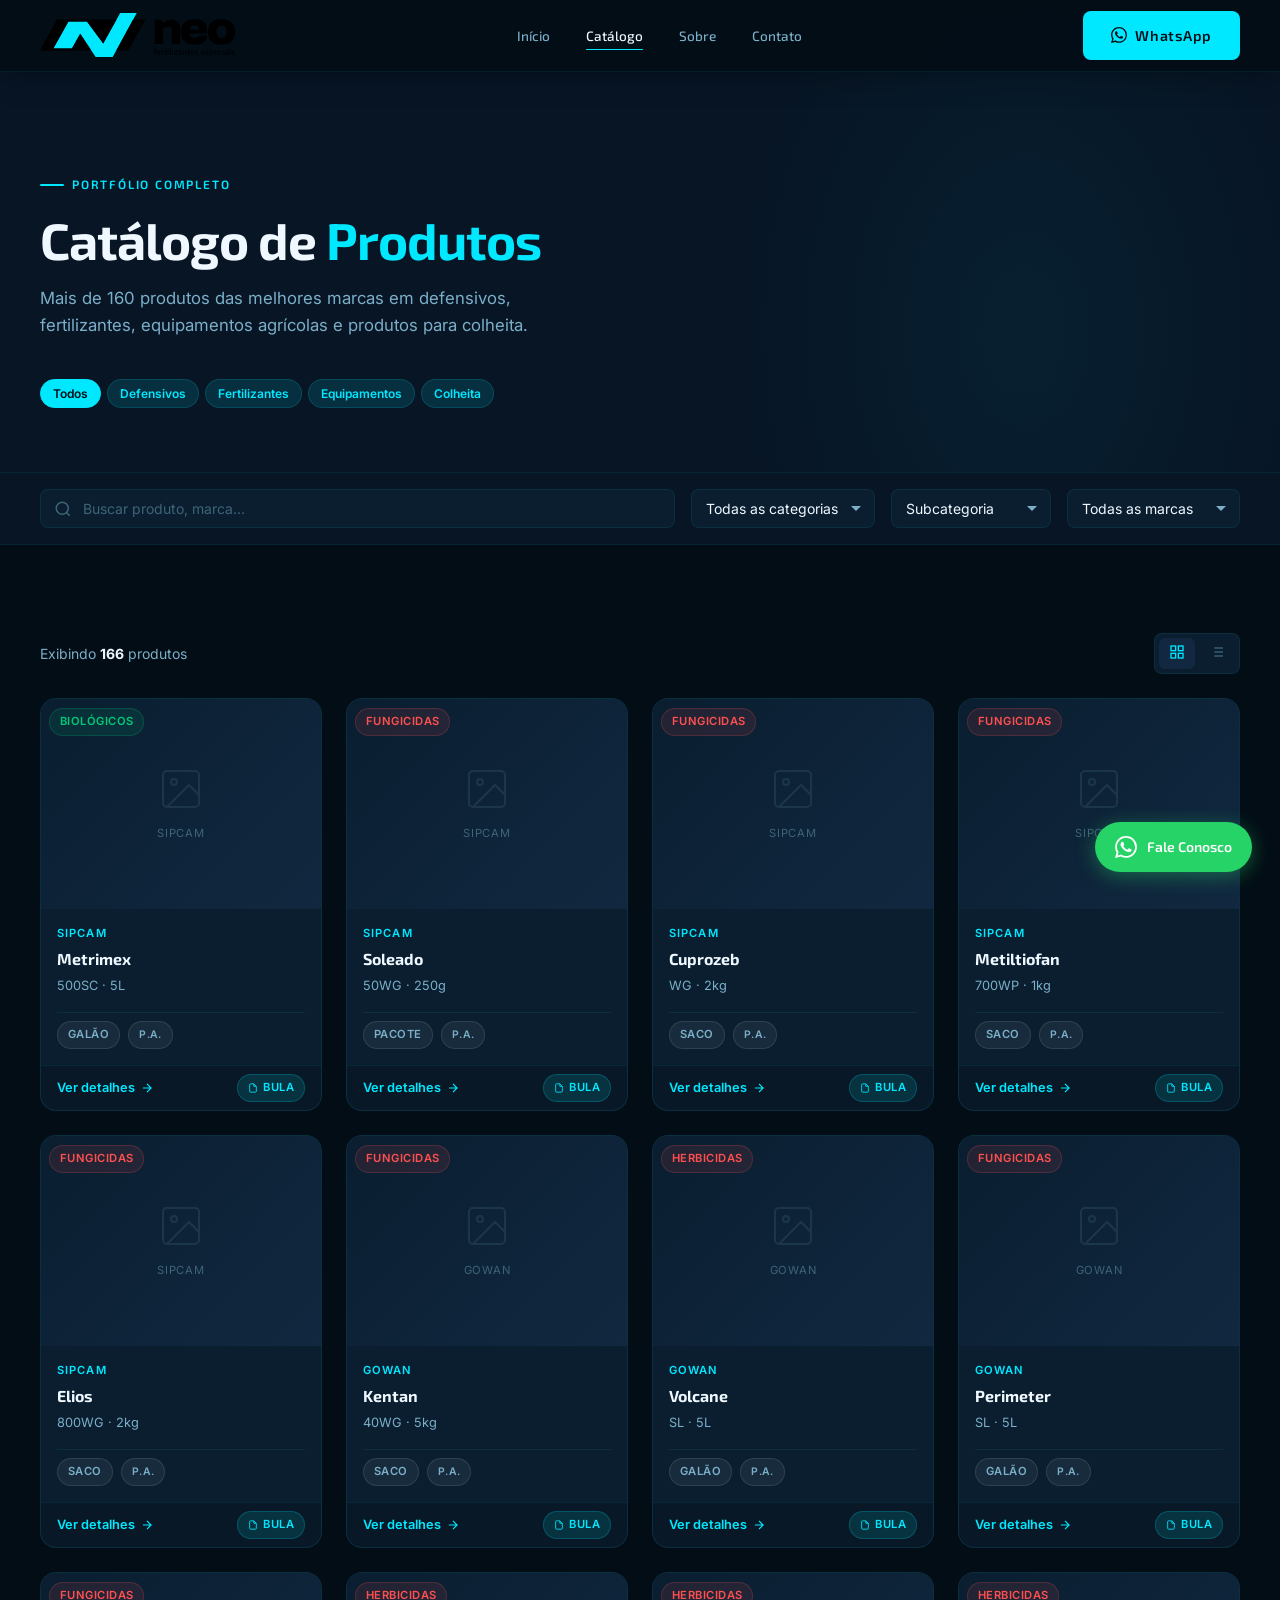
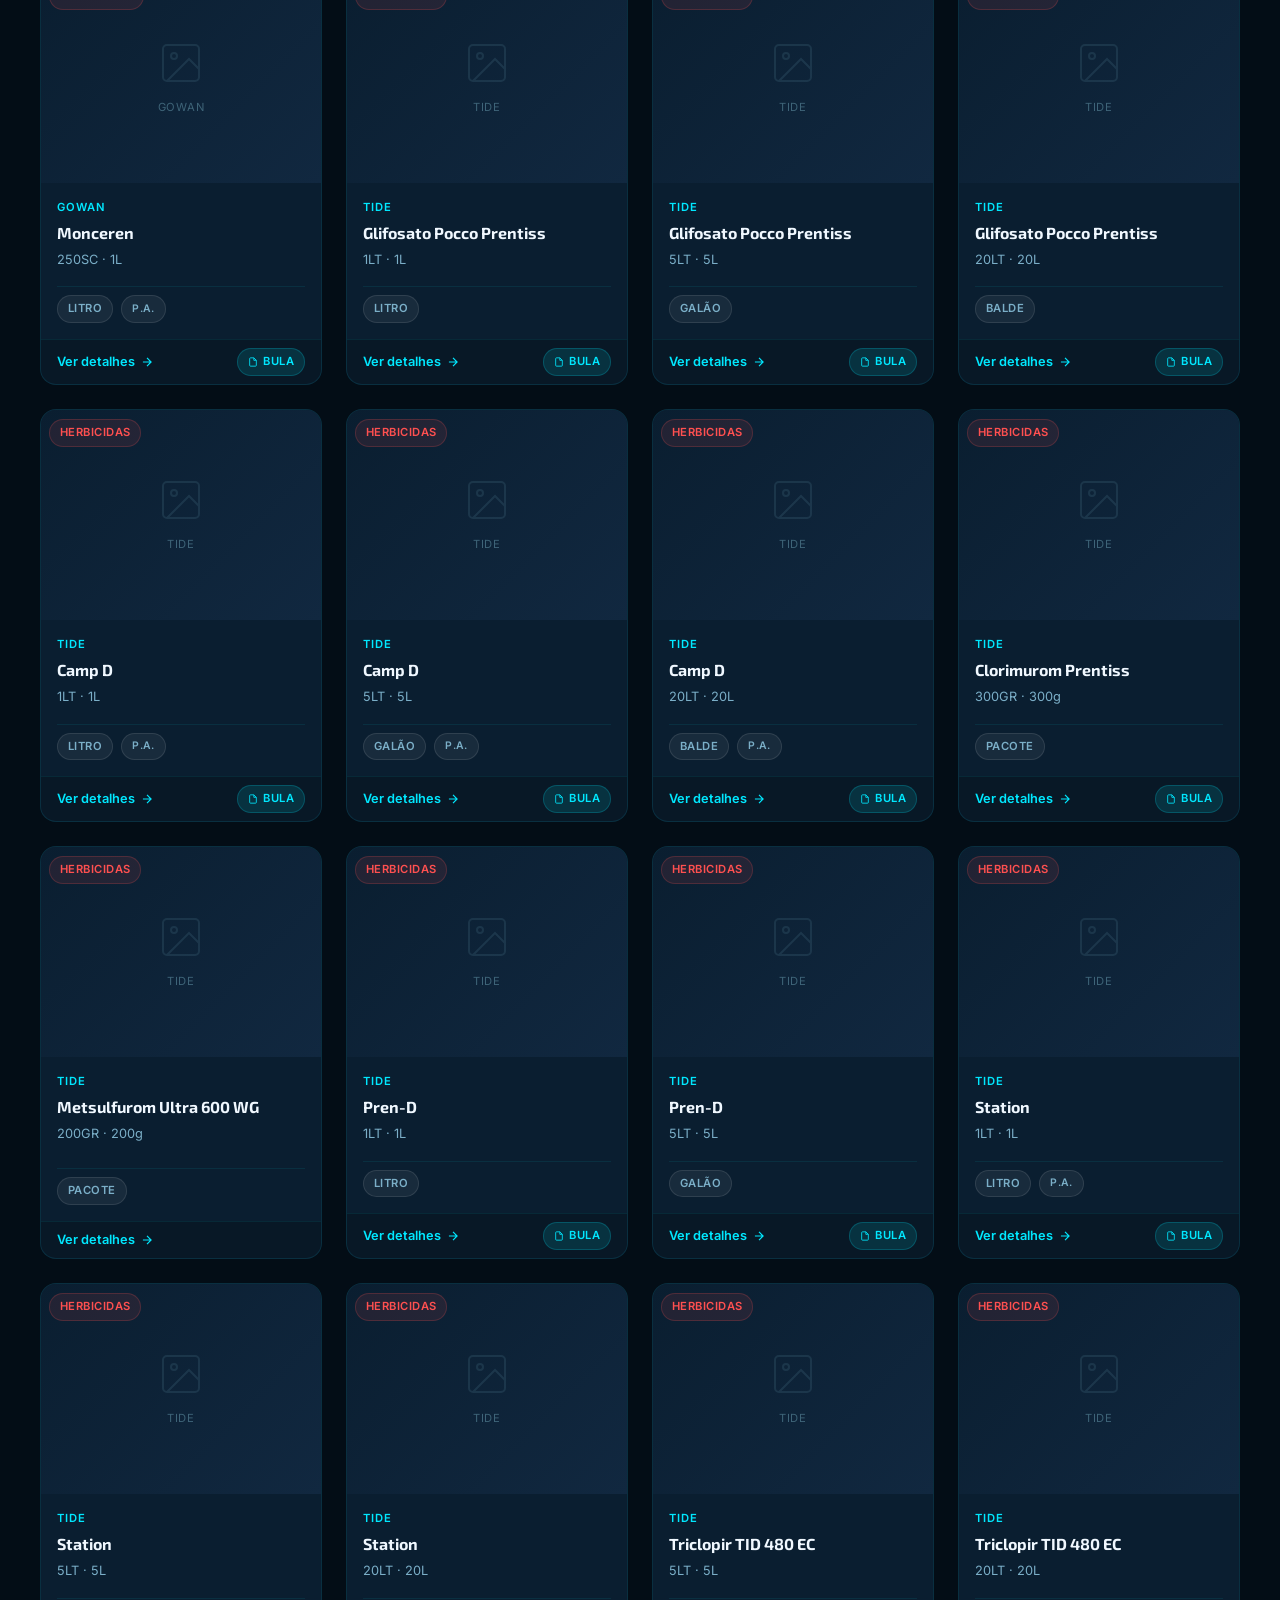
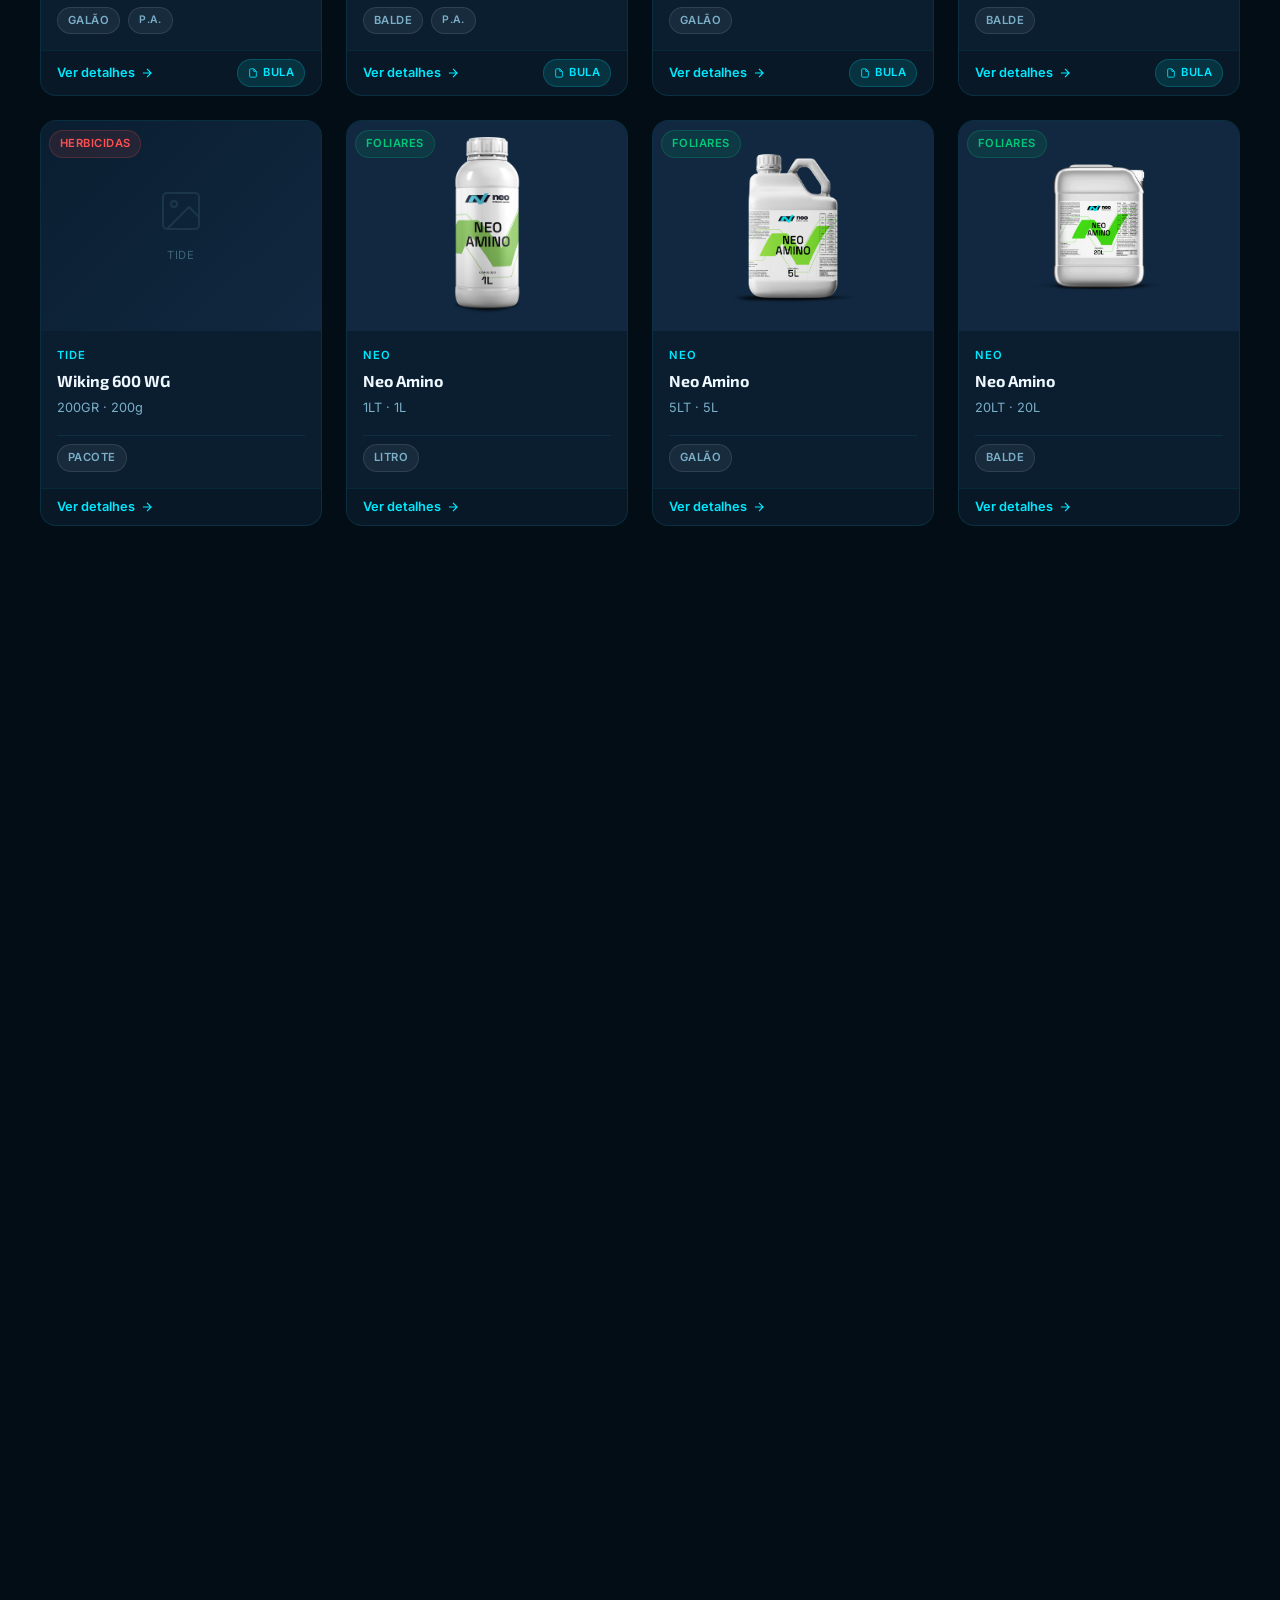
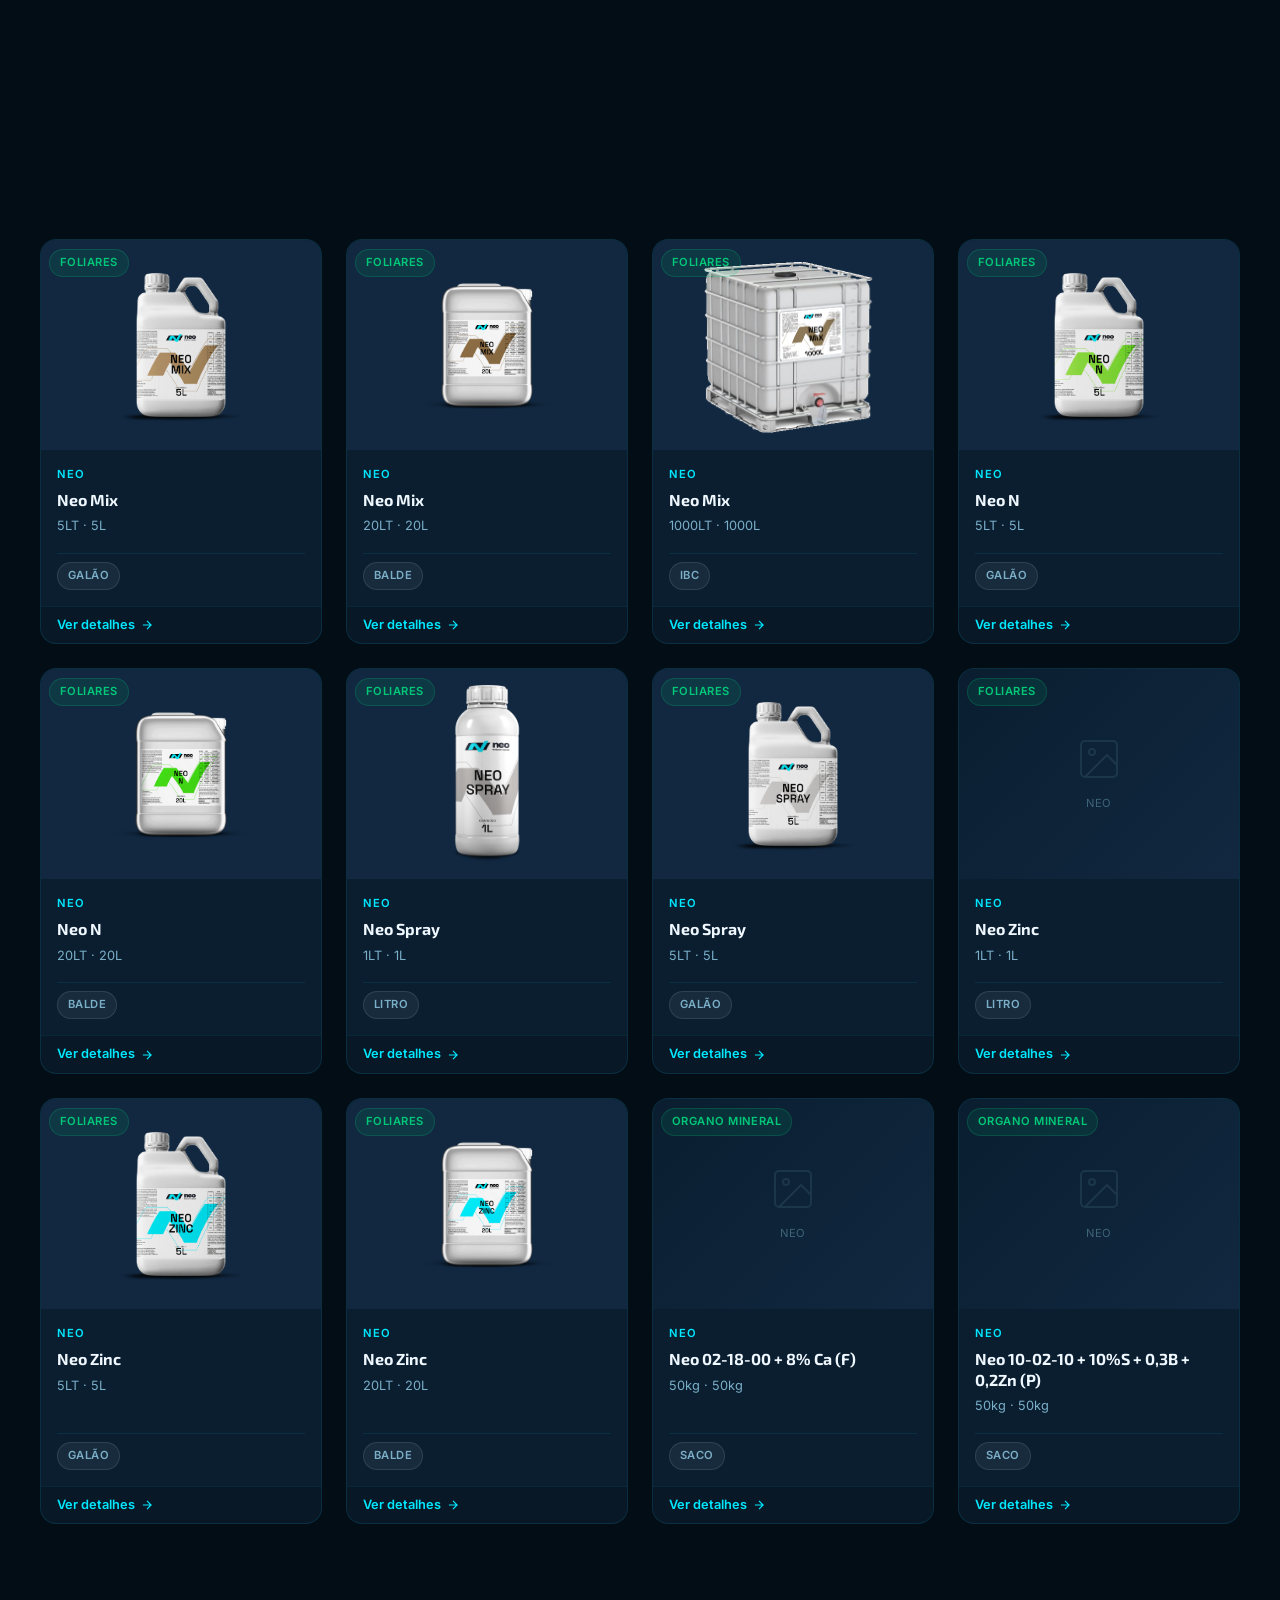
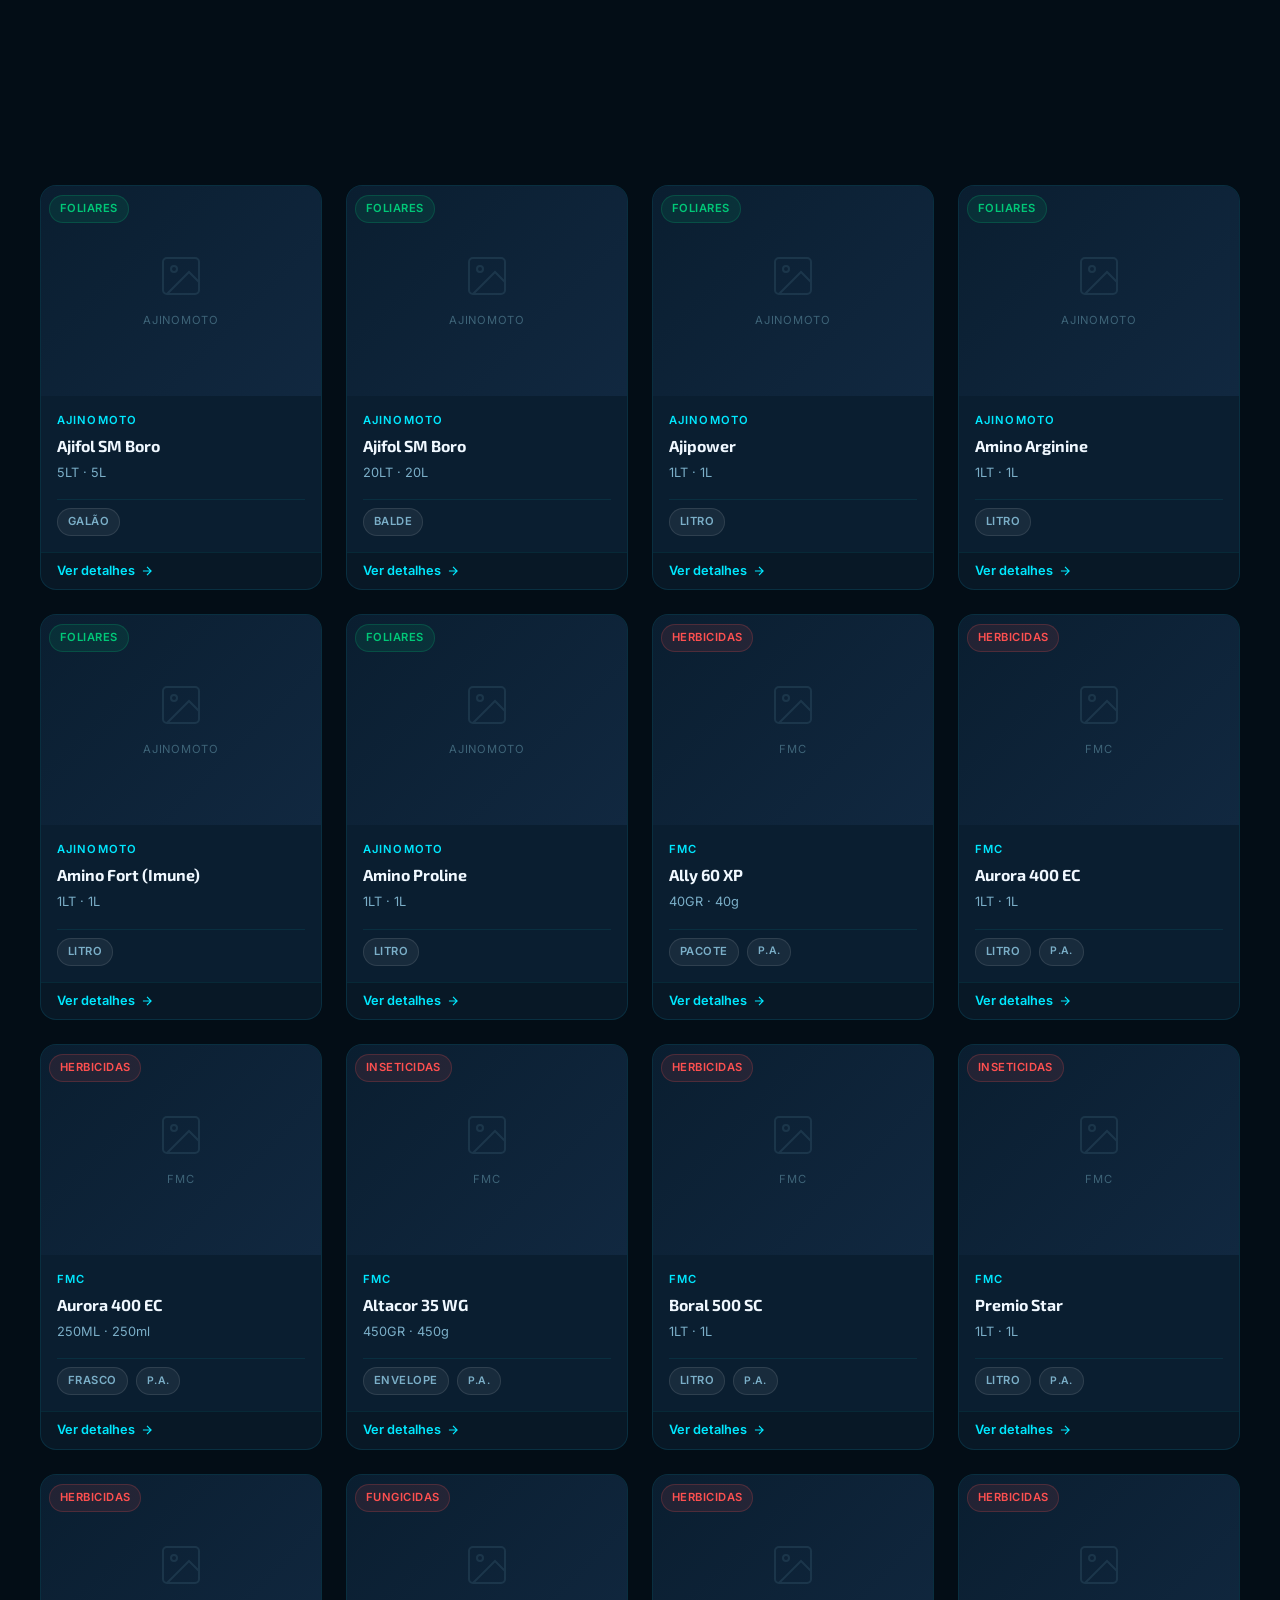
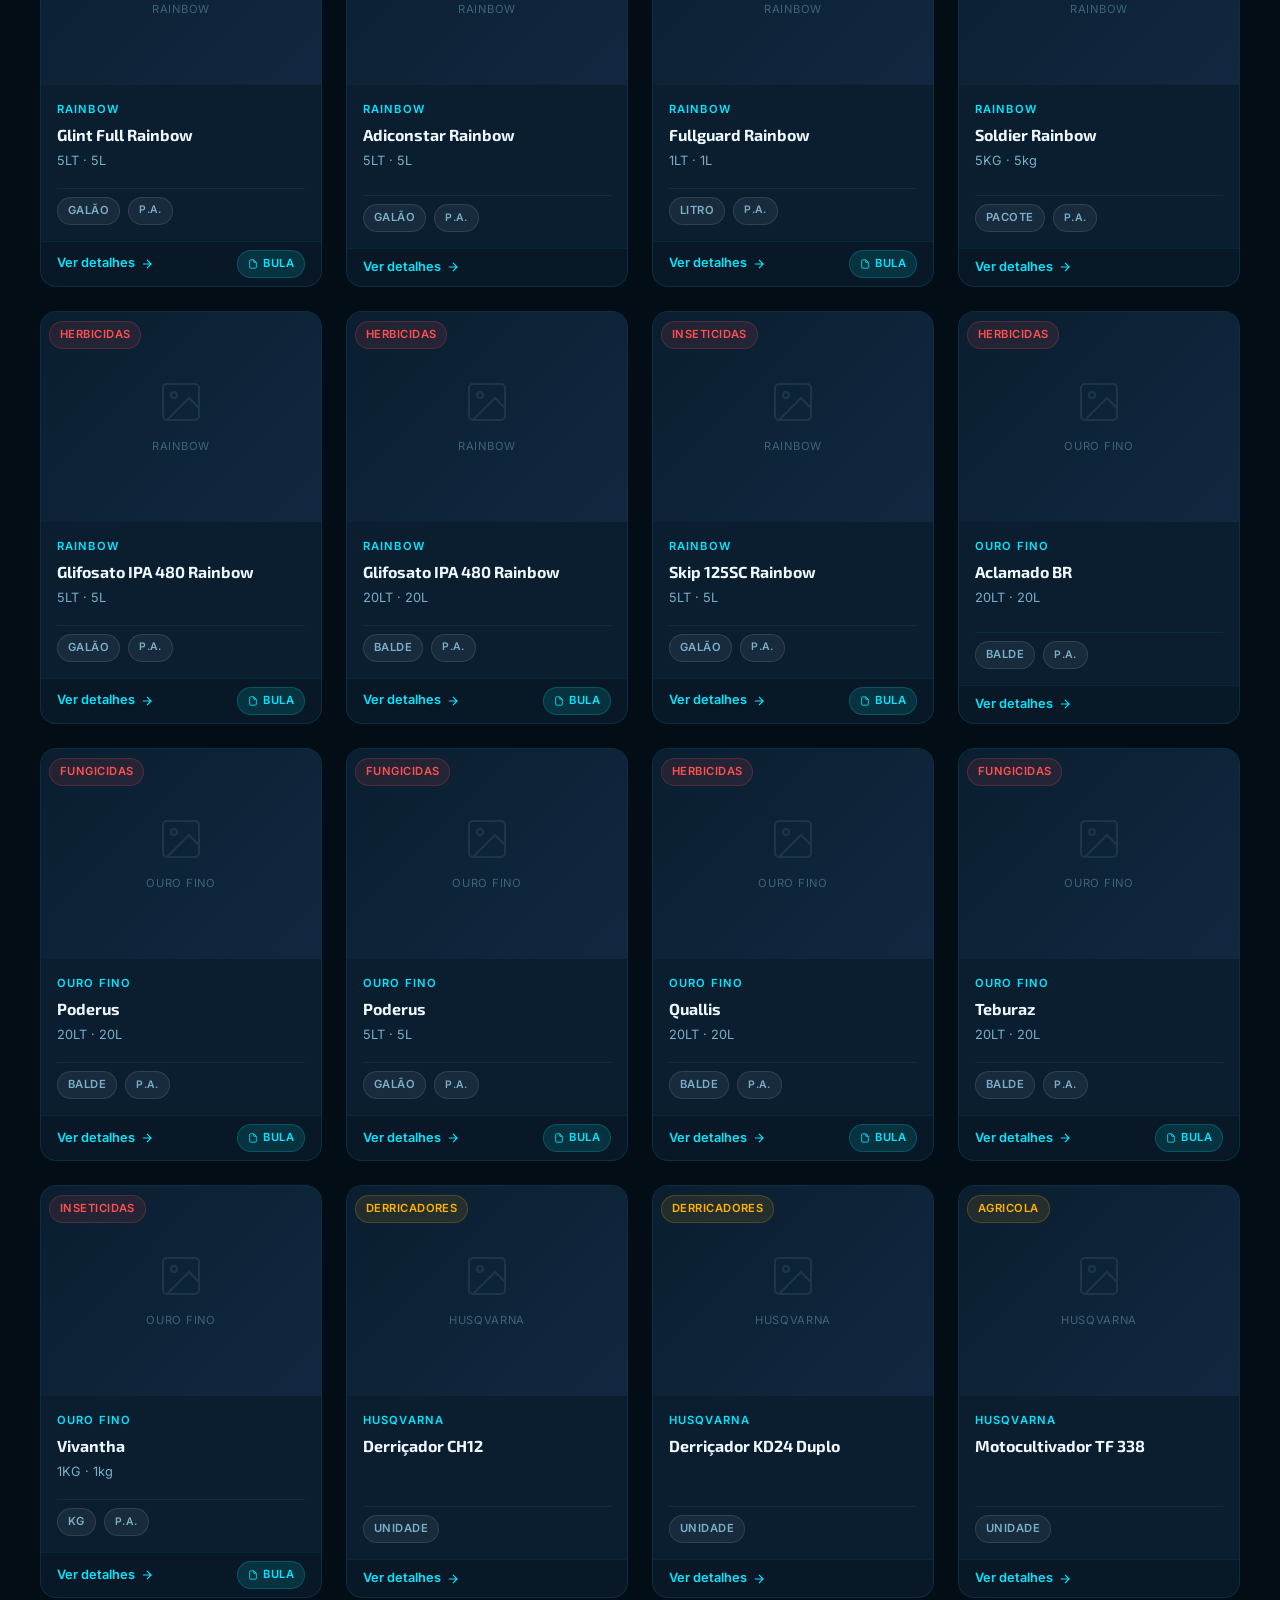
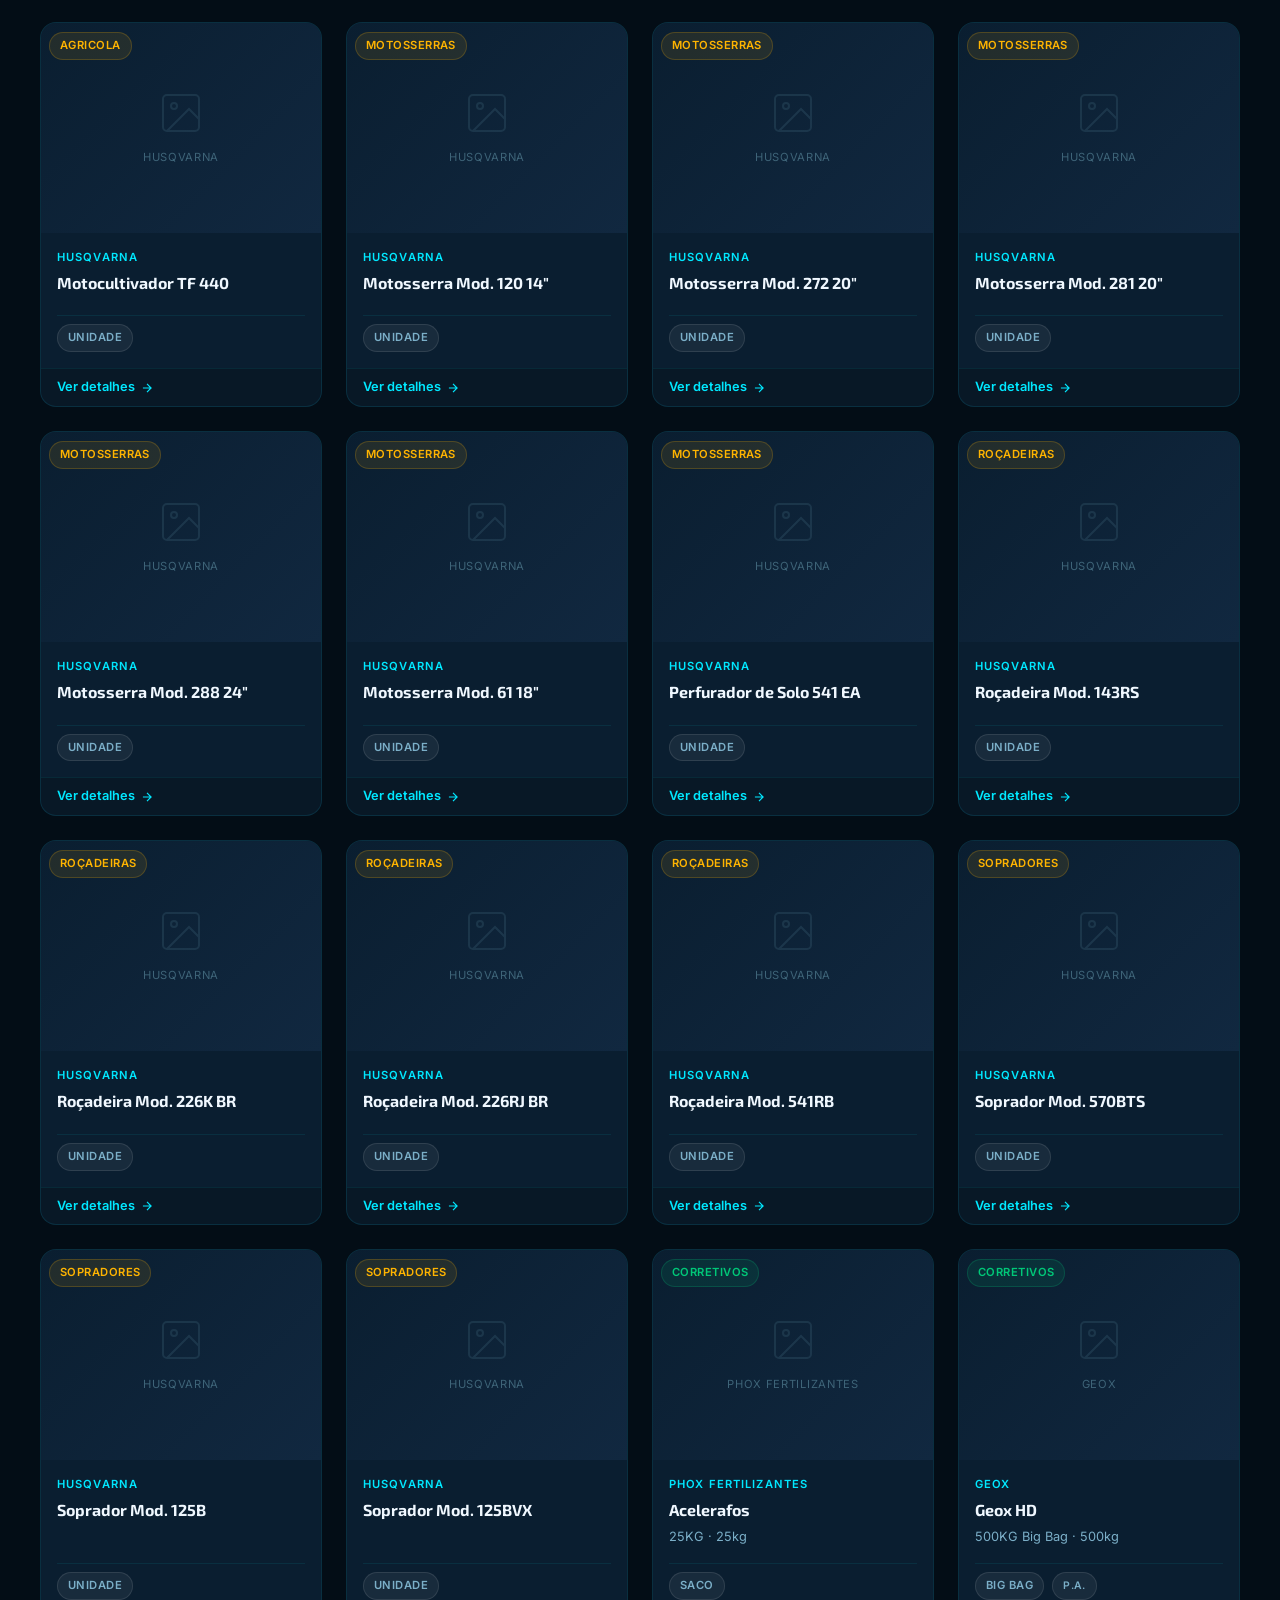
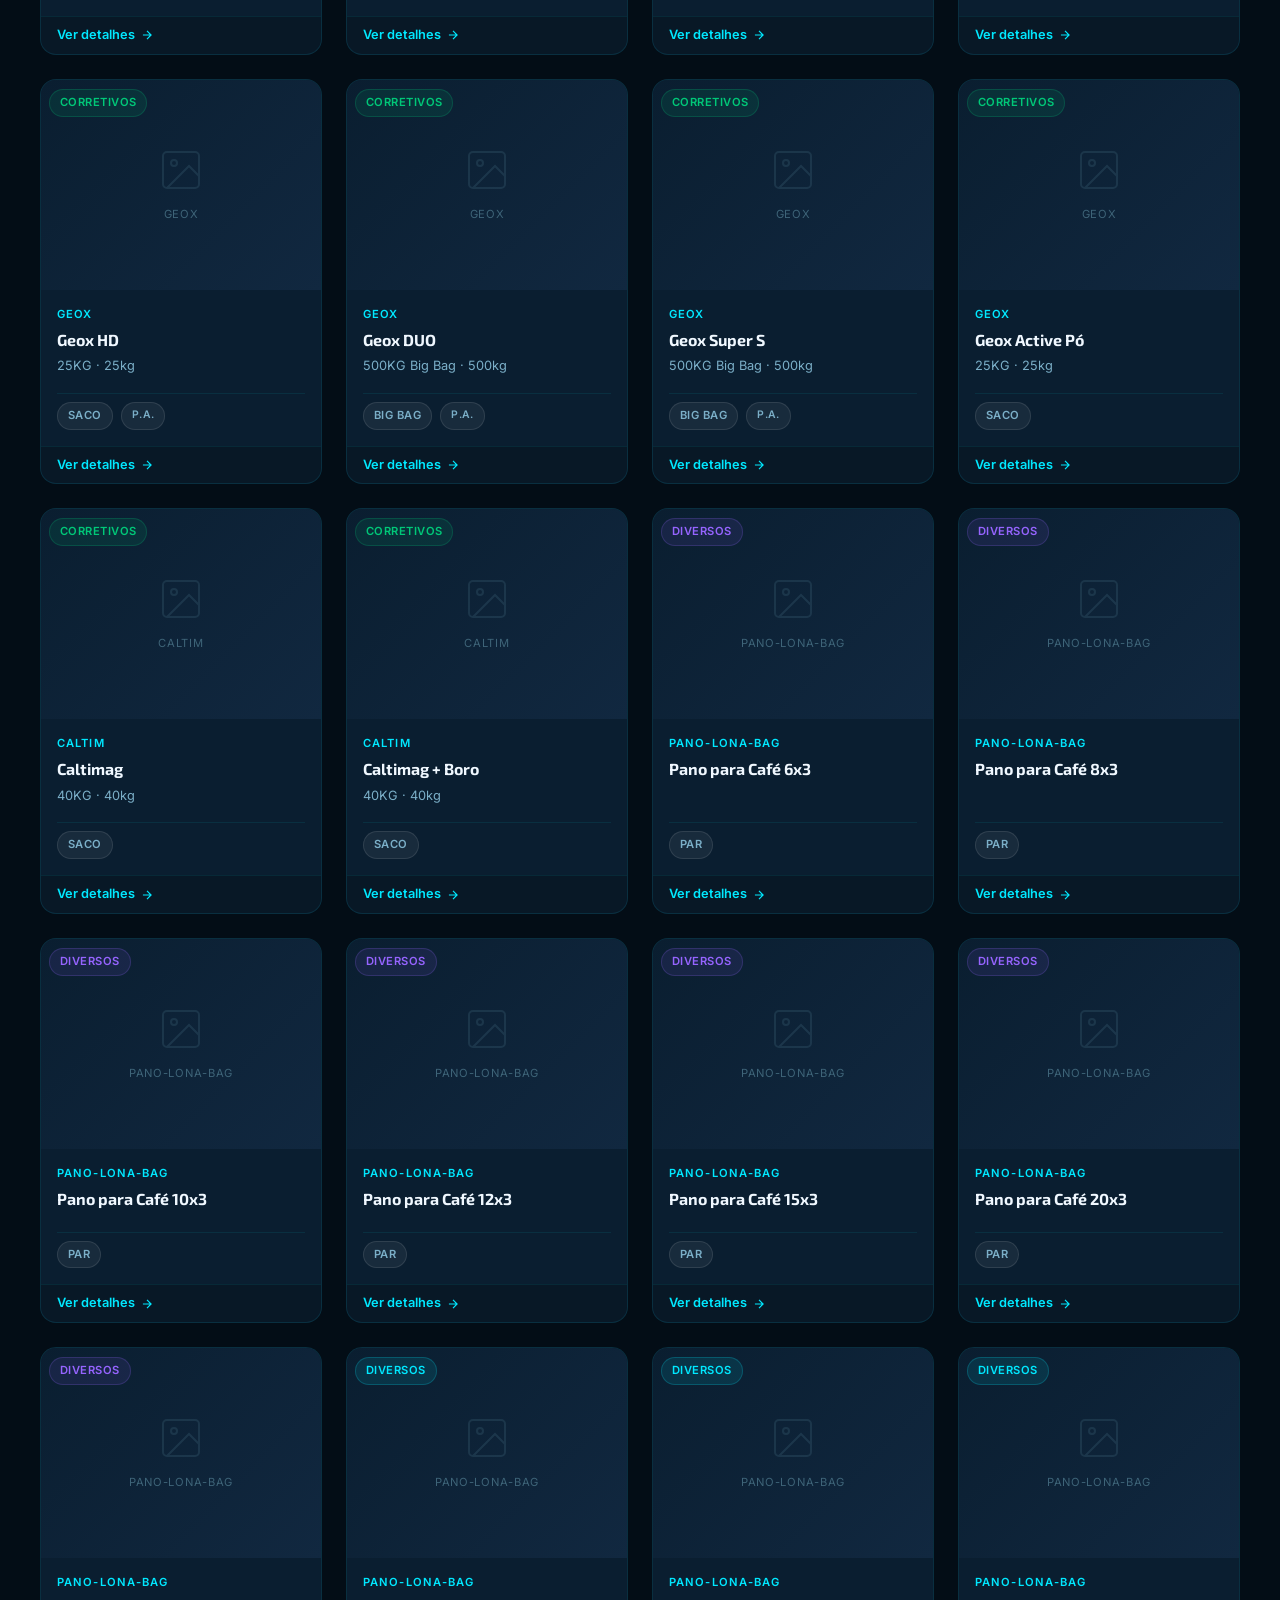
==== commit bfdd9250: "updates" ====
--- a/catalogo.html
+++ b/catalogo.html
@@ -11,10 +11,7 @@
 
   <!-- Page Loader -->
   <div class="page-loader" id="pageLoader">
-    <svg width="52" height="36" viewBox="0 0 52 36" fill="none" xmlns="http://www.w3.org/2000/svg">
-      <polygon points="8,0 44,0 52,36 16,36" fill="none" stroke="#00E8FF" stroke-width="1.5" opacity="0.4"/>
-      <text x="8" y="28" font-family="'Exo 2', sans-serif" font-size="28" font-weight="900" fill="#00E8FF">N</text>
-    </svg>
+    <img src="images/logo/neo-logo.svg" alt="Neo Fertilizantes" style="height:44px;width:auto;" loading="eager">
     <div class="loader-bar"><div class="loader-bar-fill"></div></div>
   </div>
 
@@ -22,12 +19,7 @@
   <nav class="navbar" id="navbar">
     <div class="navbar-inner">
       <a href="index.html" class="navbar-logo">
-        <svg width="52" height="36" viewBox="0 0 52 36" fill="none" xmlns="http://www.w3.org/2000/svg" aria-hidden="true">
-          <polygon points="8,0 44,0 52,36 16,36" fill="#00E8FF" opacity="0.15"/>
-          <polygon points="8,0 44,0 52,36 16,36" fill="none" stroke="#00E8FF" stroke-width="1.5"/>
-          <text x="9" y="27" font-family="'Exo 2', sans-serif" font-size="22" font-weight="900" fill="#00E8FF">N</text>
-        </svg>
-        <span class="navbar-logo-text">Neo<br>Fertilizantes</span>
+        <img src="images/logo/neo-logo.svg" alt="Neo Fertilizantes" style="height:44px;width:auto;" loading="eager">
       </a>
 
       <nav class="navbar-nav">
@@ -147,12 +139,7 @@
       <div class="footer-grid">
         <div>
           <a href="index.html" class="navbar-logo" style="margin-bottom:var(--space-md)">
-            <svg width="44" height="30" viewBox="0 0 52 36" fill="none" xmlns="http://www.w3.org/2000/svg">
-              <polygon points="8,0 44,0 52,36 16,36" fill="#00E8FF" opacity="0.15"/>
-              <polygon points="8,0 44,0 52,36 16,36" fill="none" stroke="#00E8FF" stroke-width="1.5"/>
-              <text x="9" y="27" font-family="'Exo 2', sans-serif" font-size="22" font-weight="900" fill="#00E8FF">N</text>
-            </svg>
-            <span class="navbar-logo-text">Neo<br>Fertilizantes</span>
+            <img src="images/logo/neo-logo.svg" alt="Neo Fertilizantes" style="height:36px;width:auto;" loading="lazy">
           </a>
           <p class="footer-brand-text">Distribuidora especializada em insumos agrícolas em Manhuaçu, MG.</p>
           <div class="footer-social">
@@ -211,7 +198,7 @@
     <span class="whatsapp-float-text">Fale Conosco</span>
   </a>
 
-  <script src="js/main.js"></script>
-  <script src="js/catalog.js"></script>
+  <script src="js/main.js?v=2"></script>
+  <script src="js/catalog.js?v=2"></script>
 </body>
 </html>
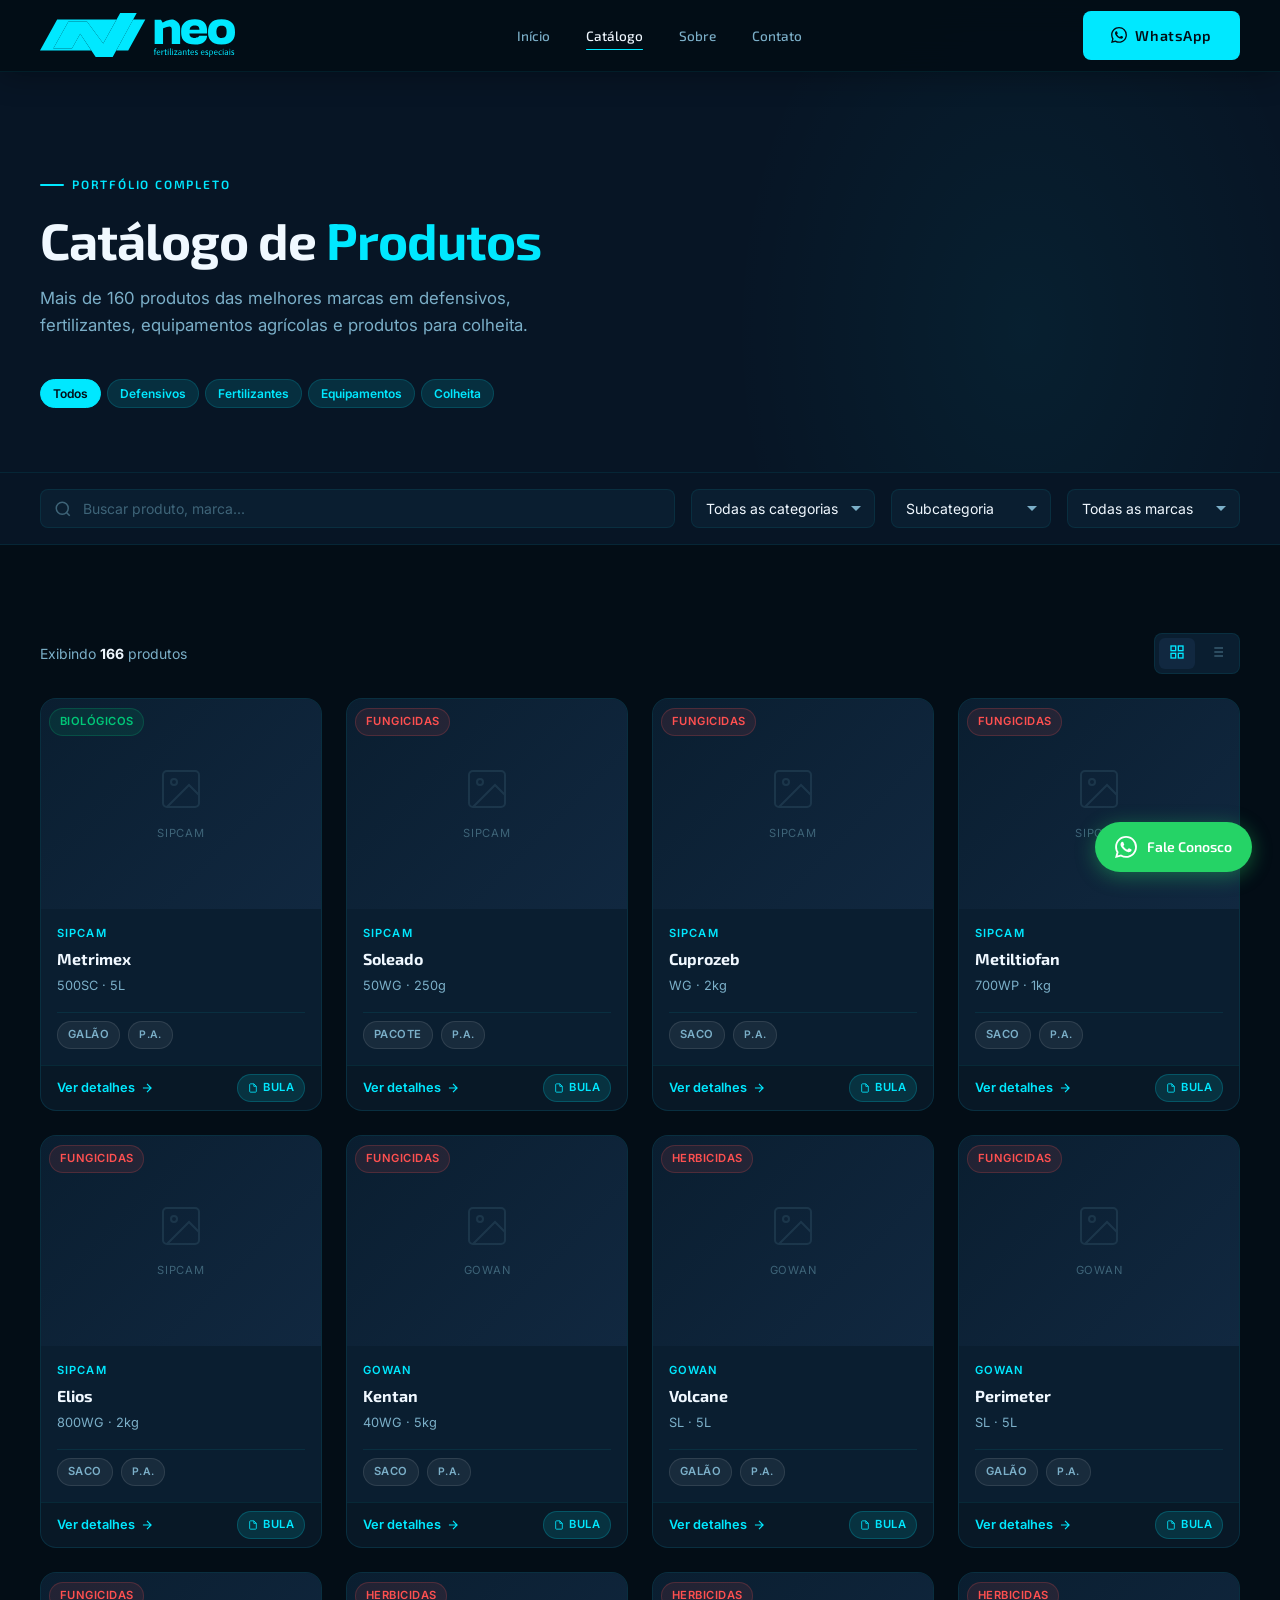
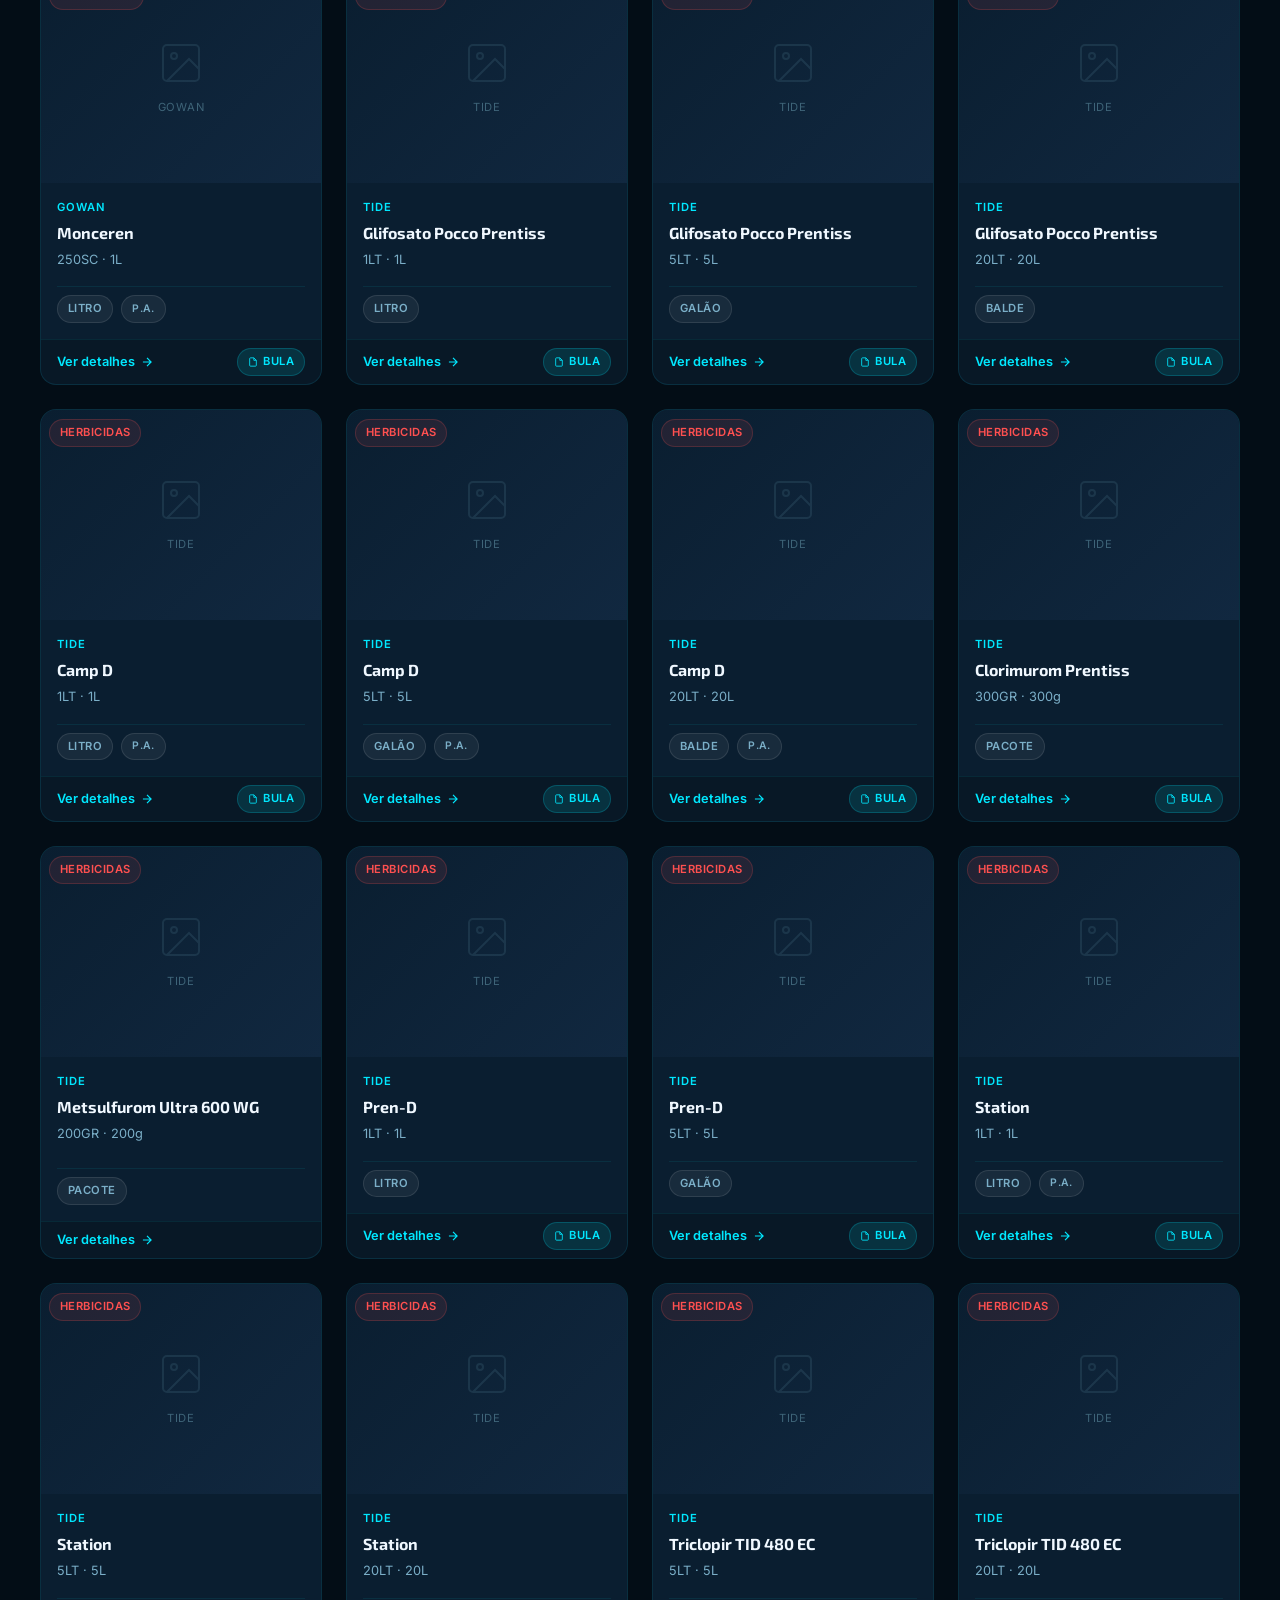
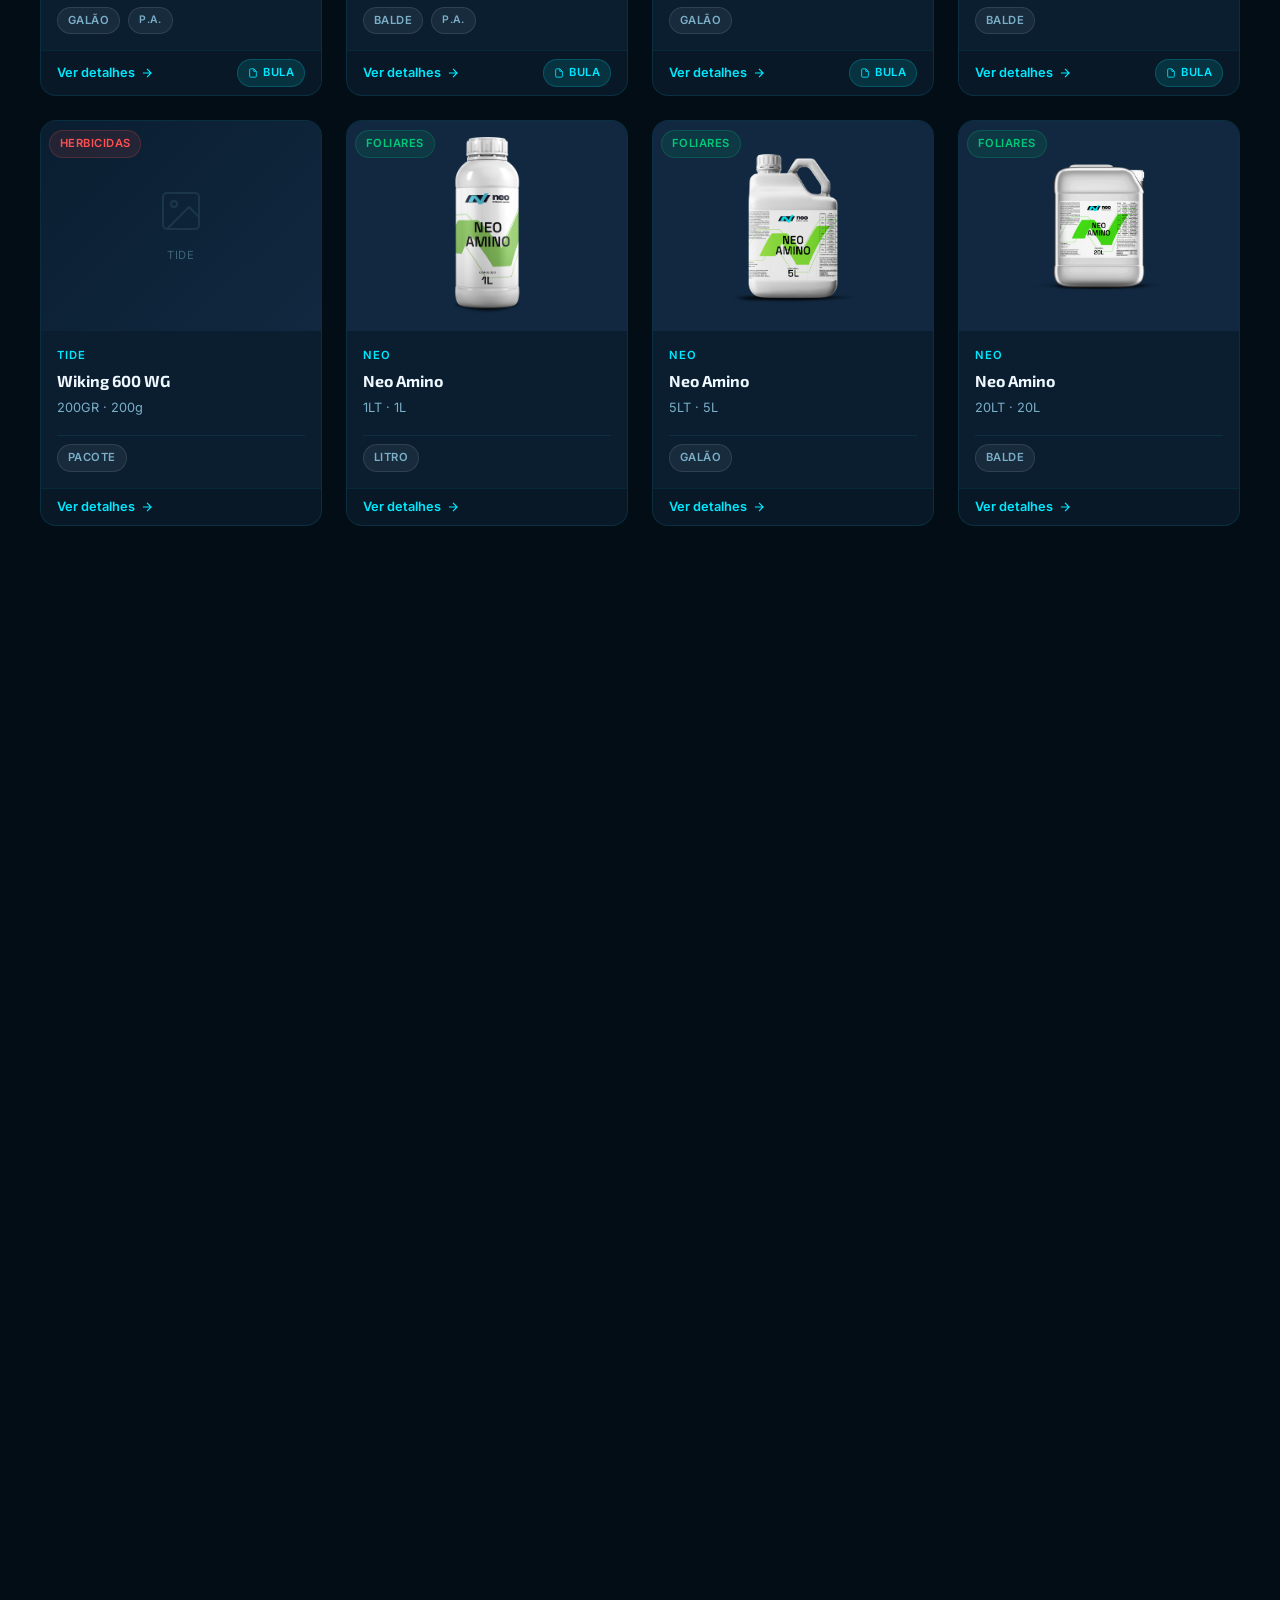
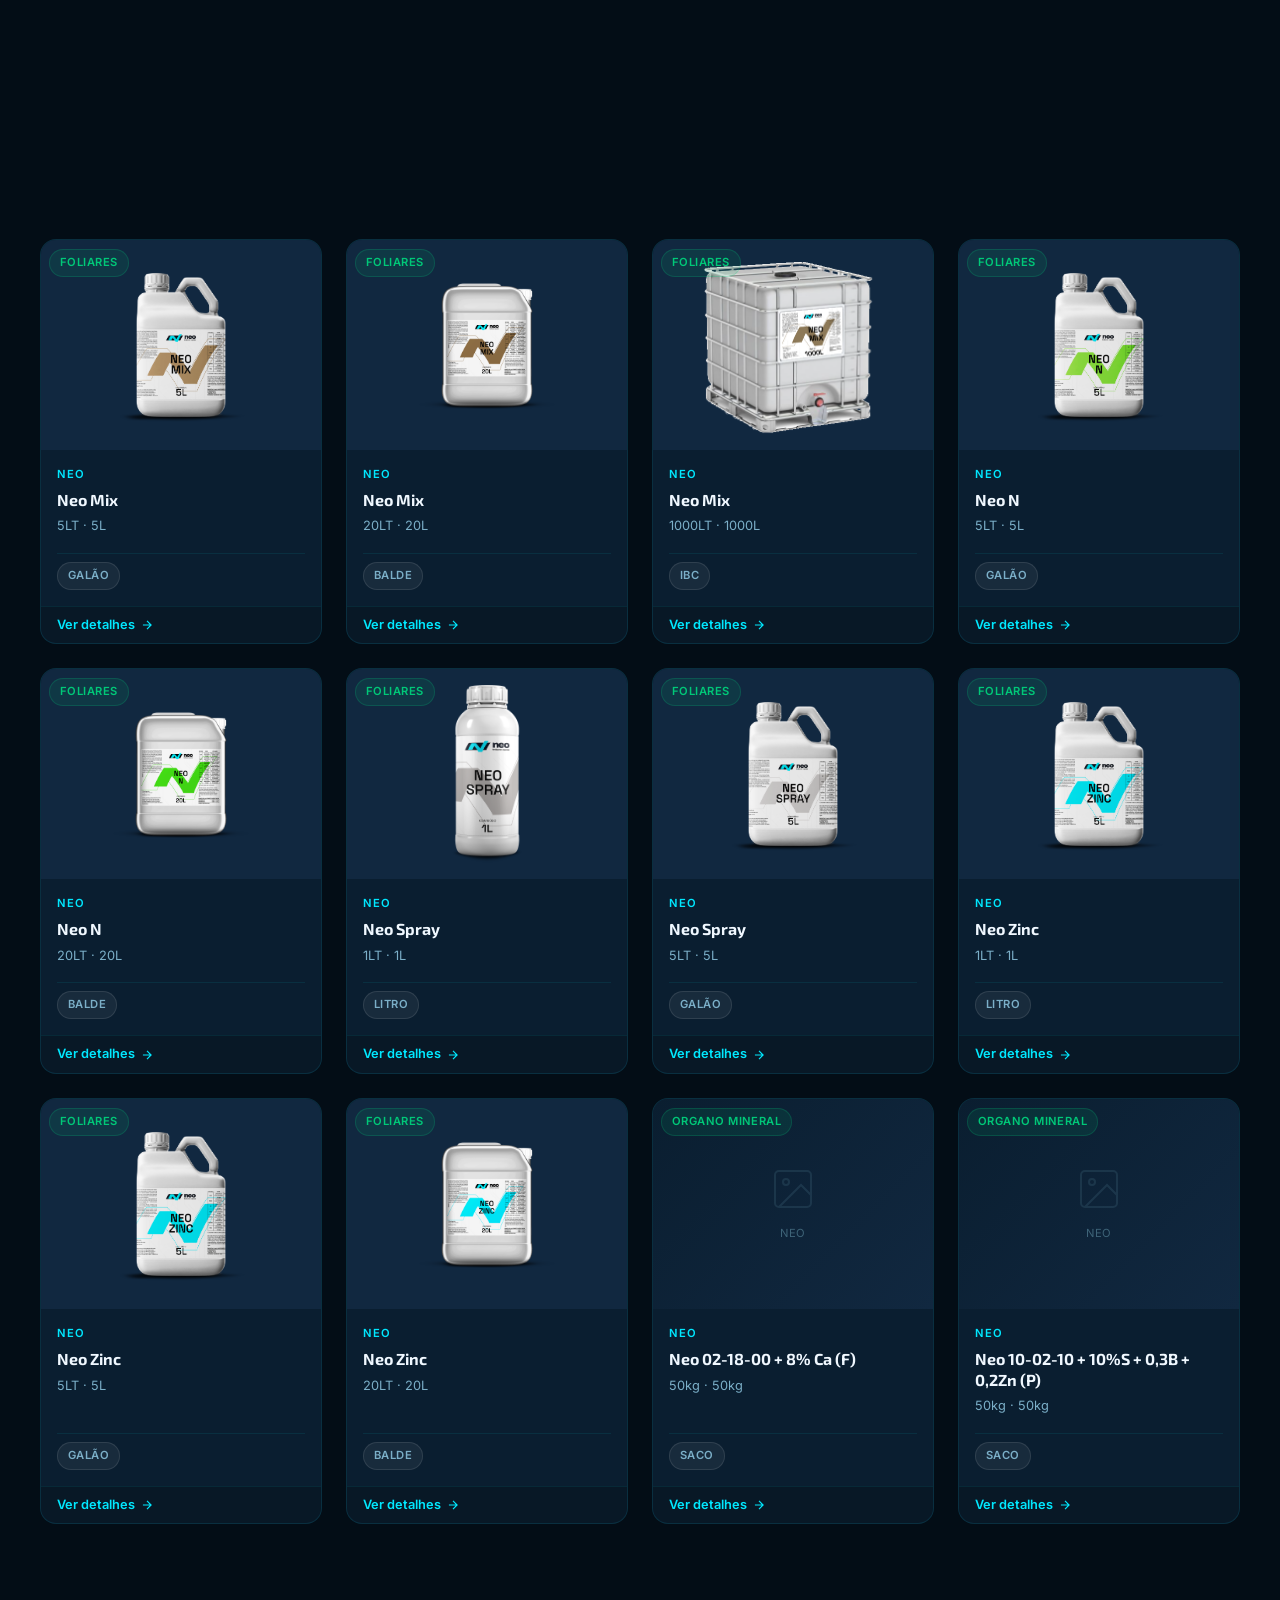
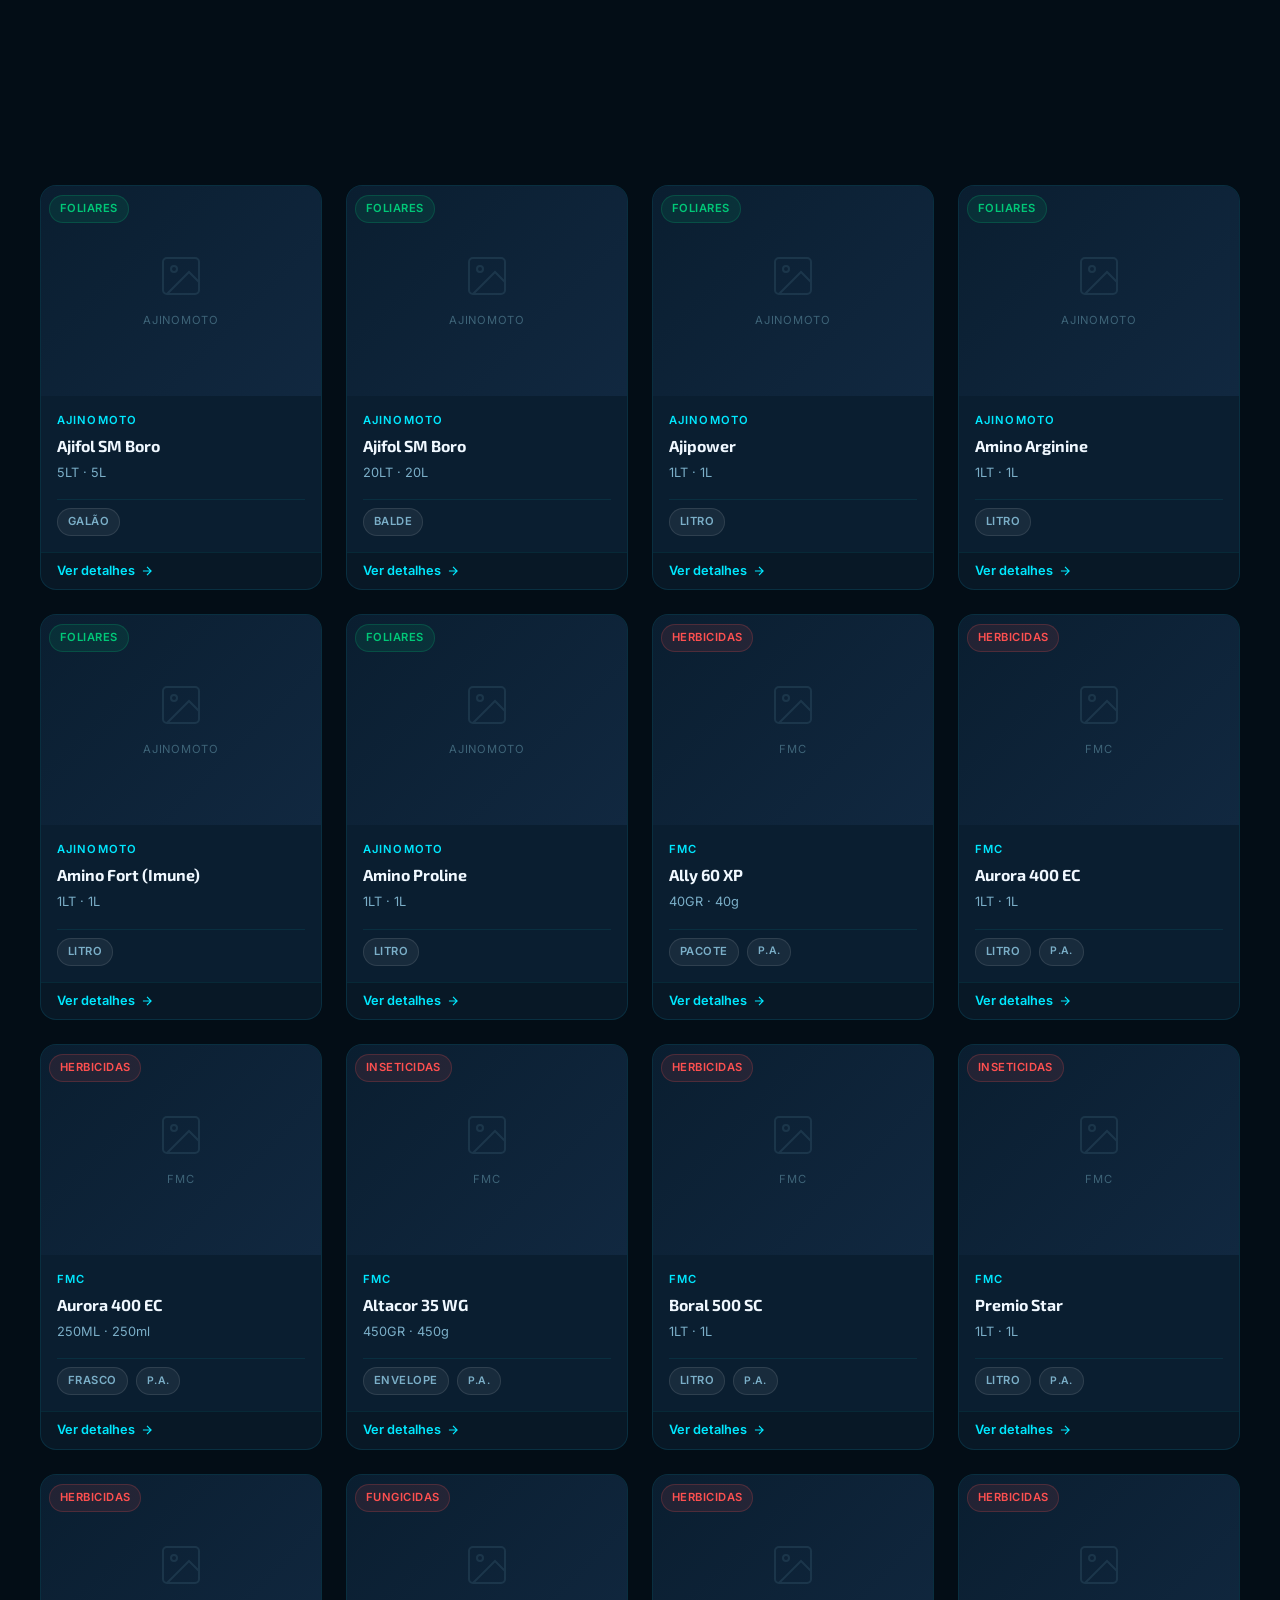
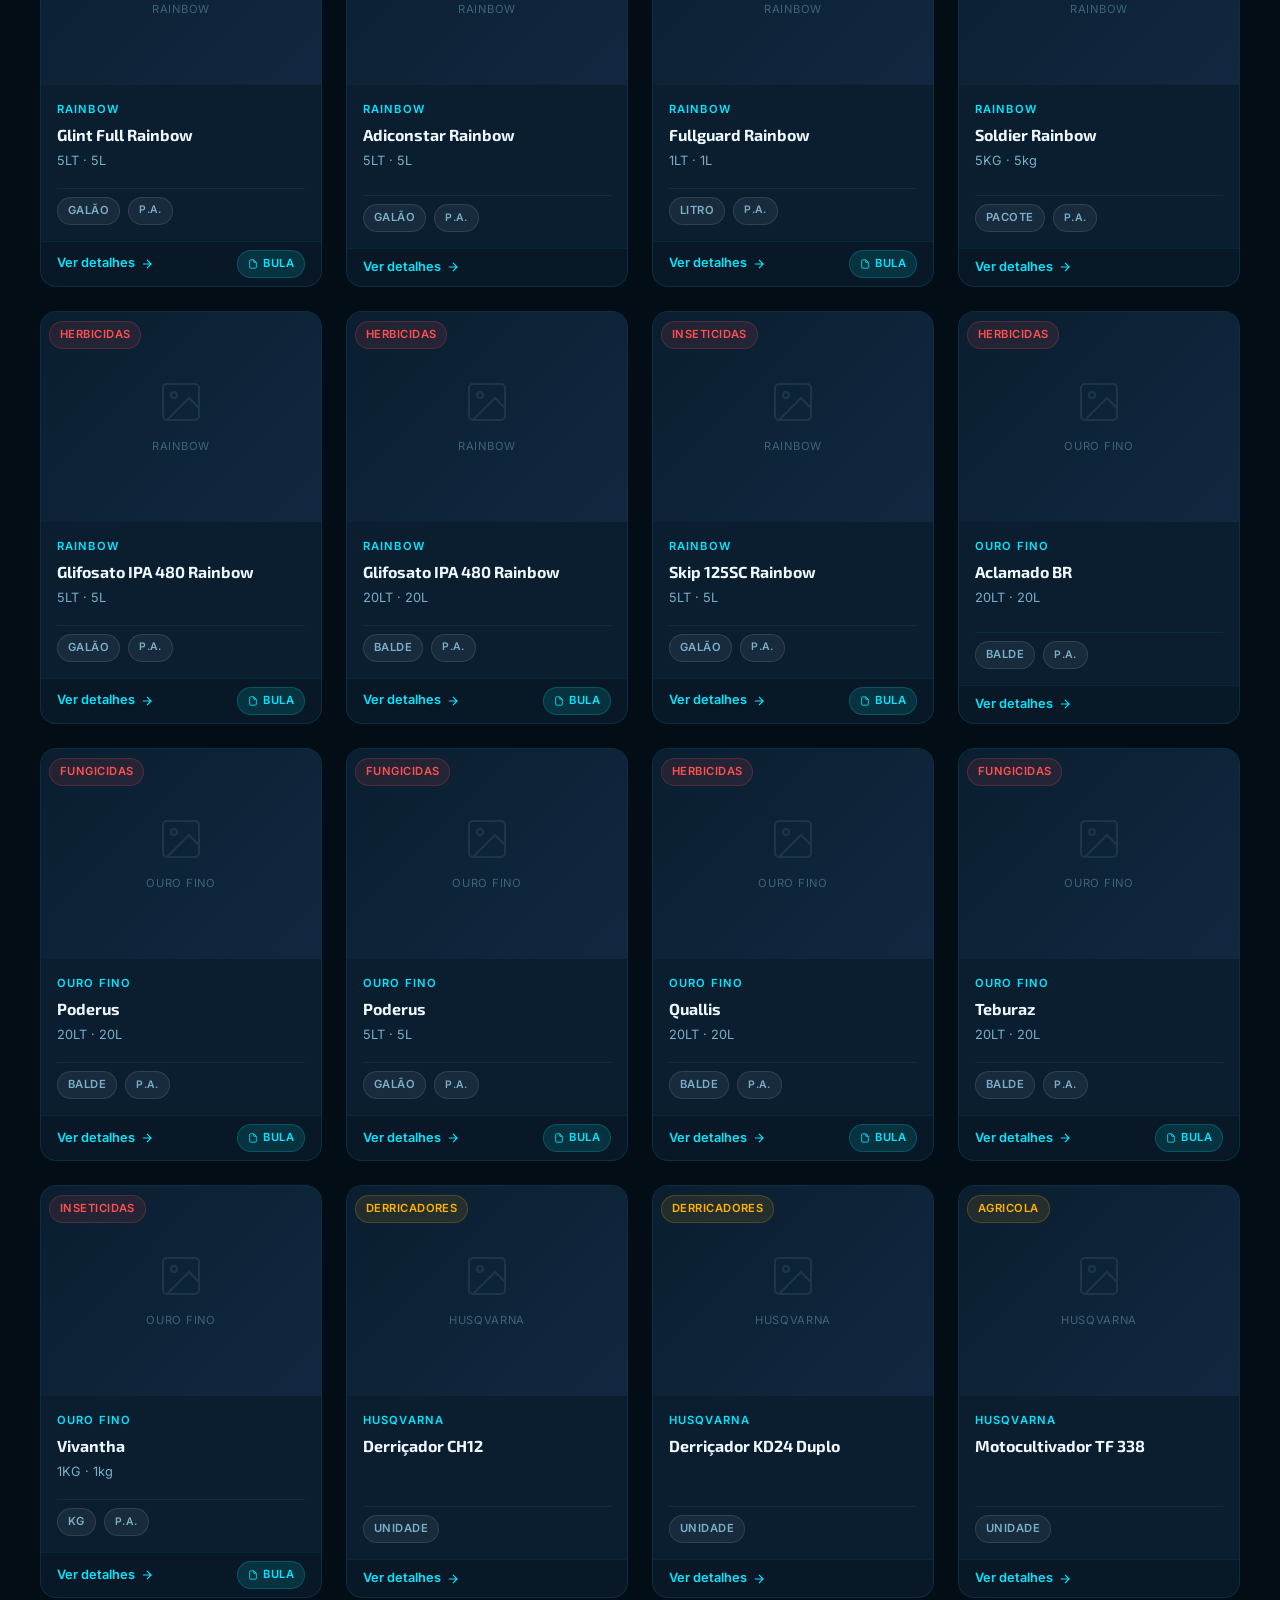
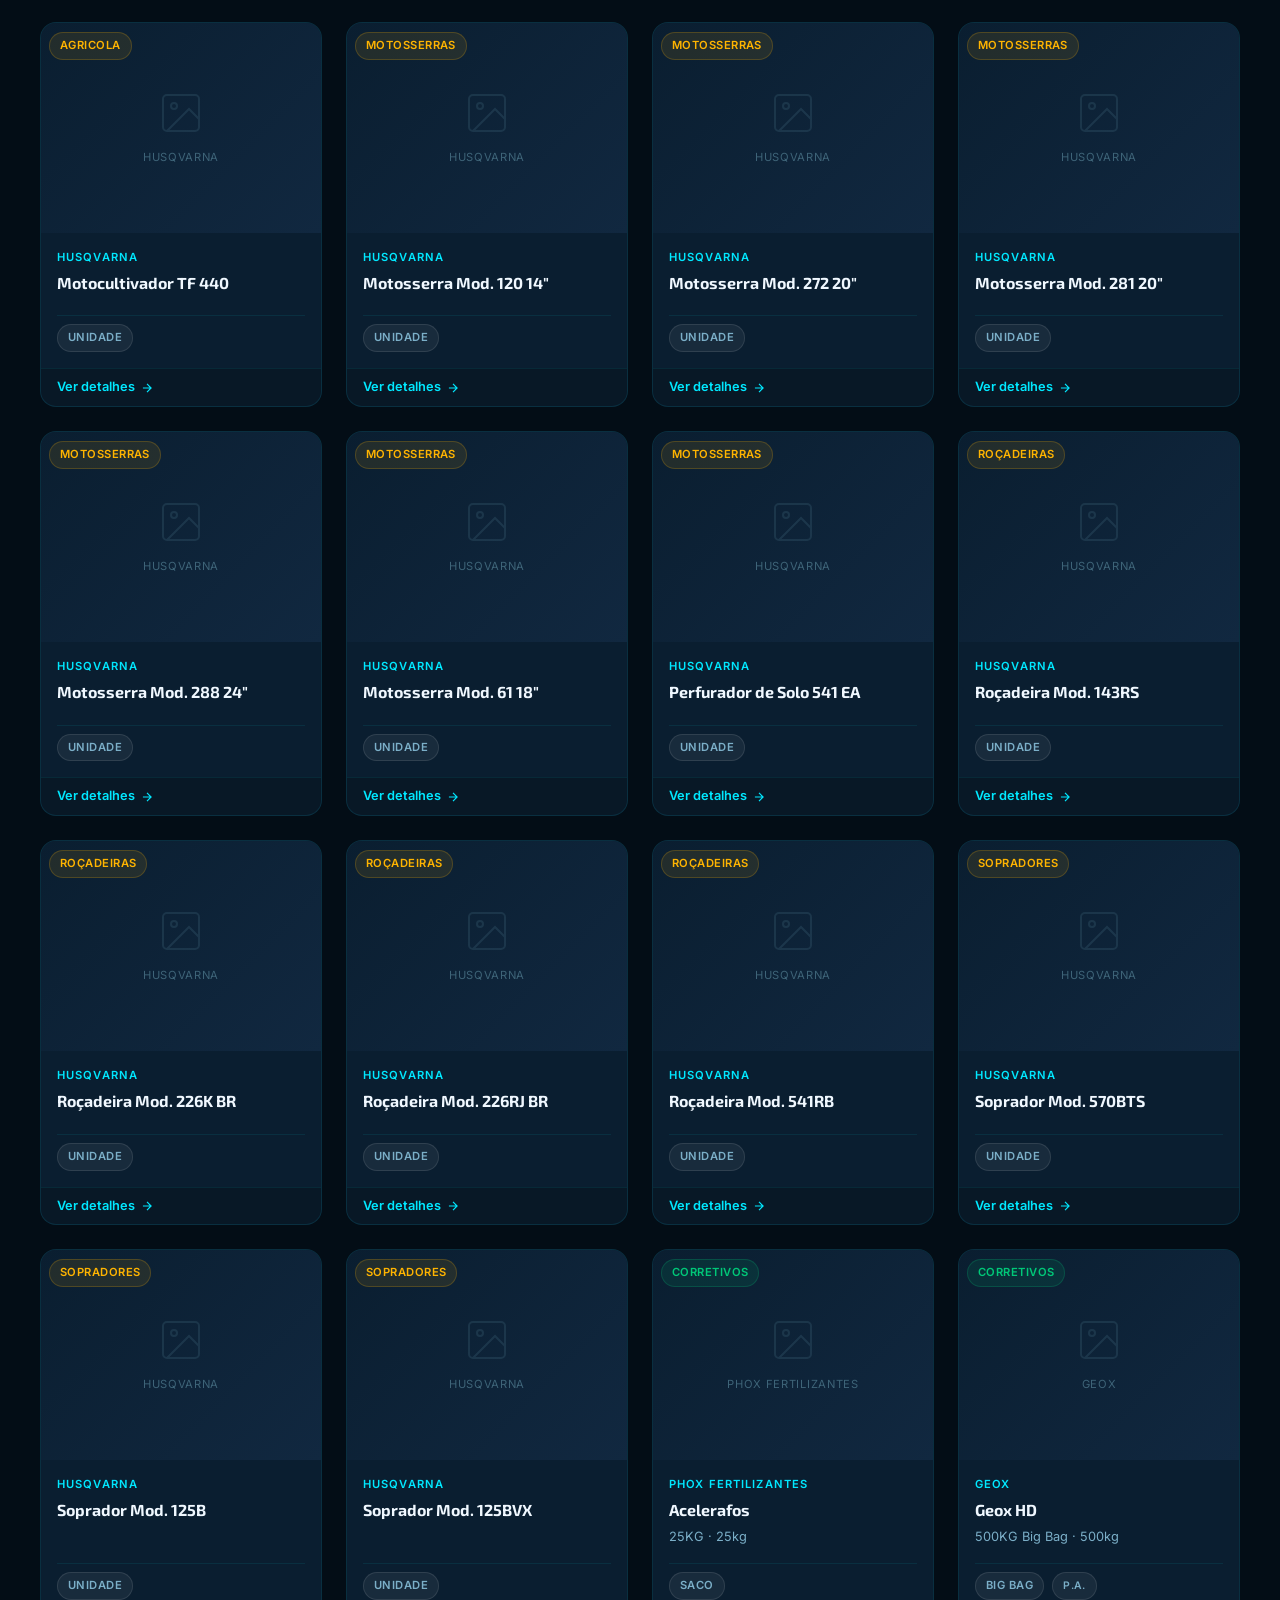
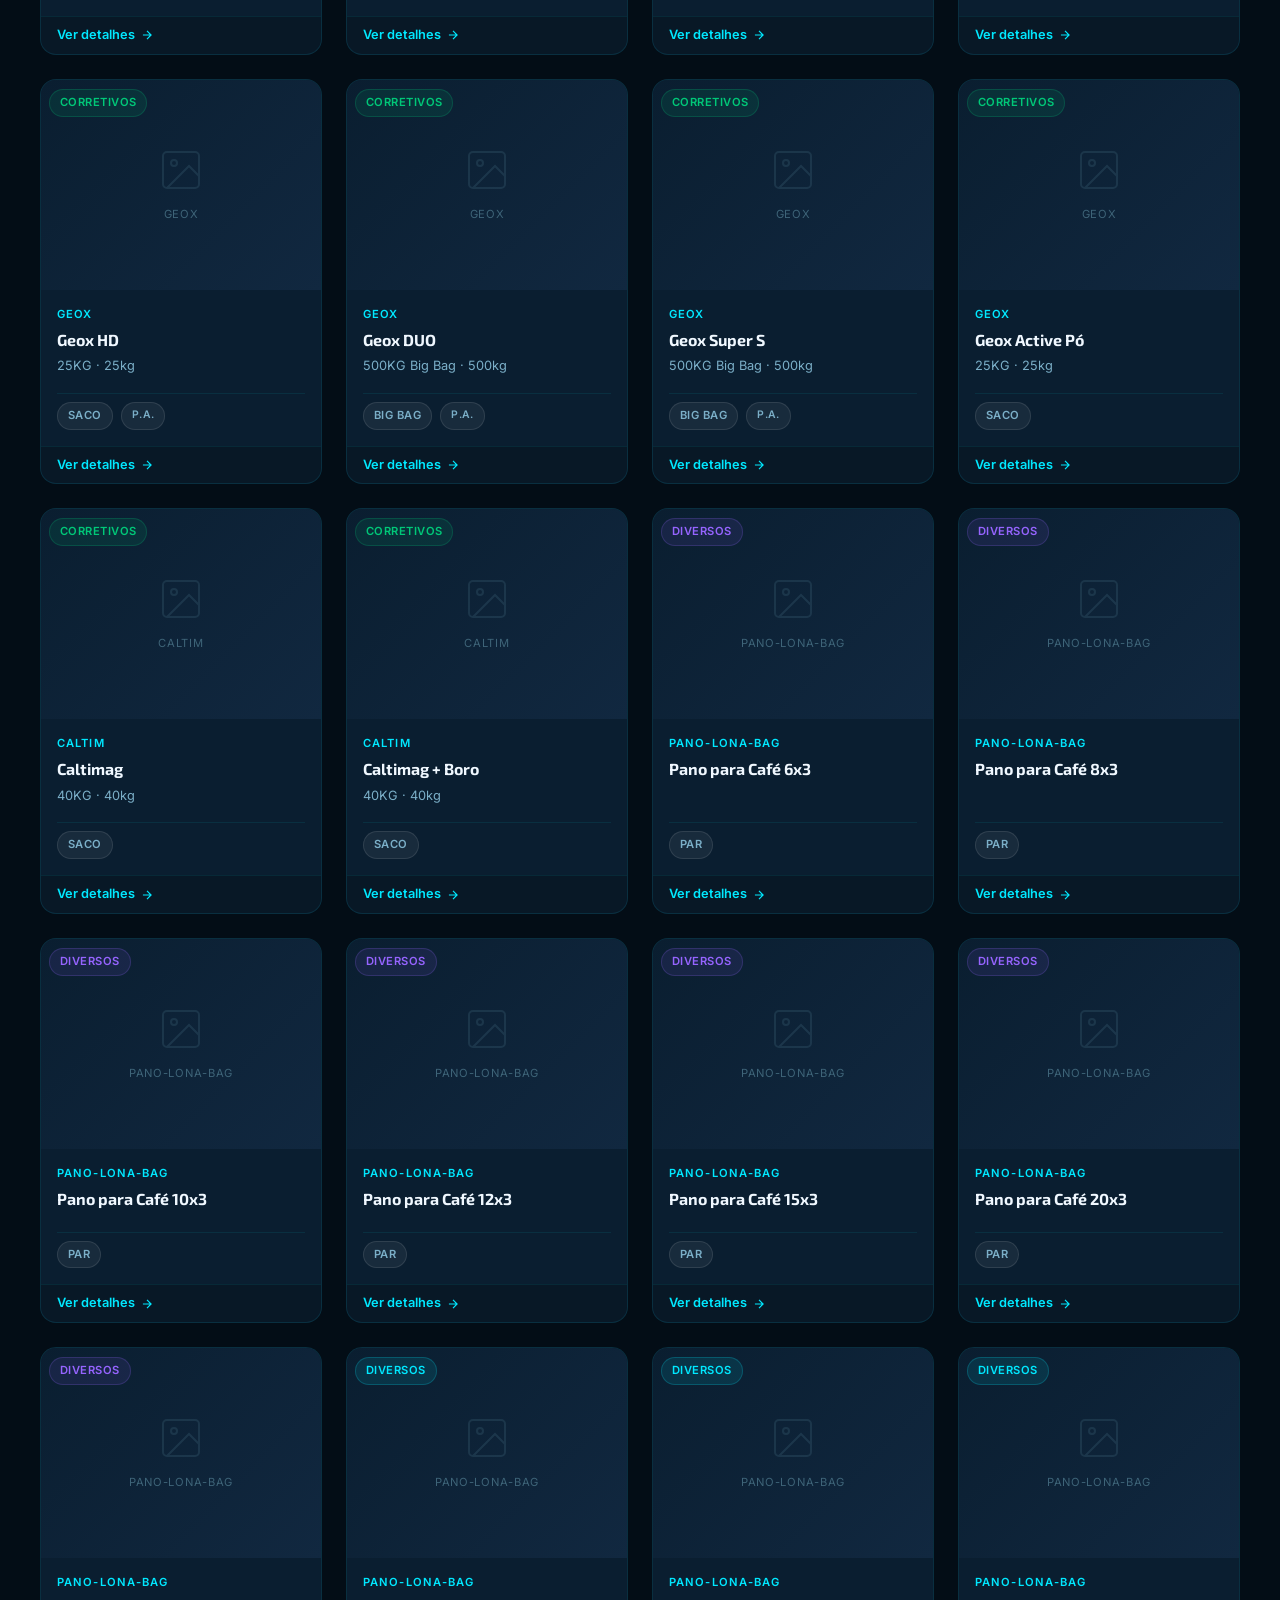
==== commit d3289c67: "update" ====
--- a/catalogo.html
+++ b/catalogo.html
@@ -11,7 +11,7 @@
 
   <!-- Page Loader -->
   <div class="page-loader" id="pageLoader">
-    <img src="images/logo/neo-logo.svg" alt="Neo Fertilizantes" style="height:44px;width:auto;" loading="eager">
+    <img src="images/logo/neo-logo-allblue.svg" alt="Neo Fertilizantes" style="height:44px;width:auto;" loading="eager">
     <div class="loader-bar"><div class="loader-bar-fill"></div></div>
   </div>
 
@@ -19,7 +19,7 @@
   <nav class="navbar" id="navbar">
     <div class="navbar-inner">
       <a href="index.html" class="navbar-logo">
-        <img src="images/logo/neo-logo.svg" alt="Neo Fertilizantes" style="height:44px;width:auto;" loading="eager">
+        <img src="images/logo/neo-logo-allblue.svg" alt="Neo Fertilizantes" style="height:44px;width:auto;" loading="eager">
       </a>
 
       <nav class="navbar-nav">
@@ -139,7 +139,7 @@
       <div class="footer-grid">
         <div>
           <a href="index.html" class="navbar-logo" style="margin-bottom:var(--space-md)">
-            <img src="images/logo/neo-logo.svg" alt="Neo Fertilizantes" style="height:36px;width:auto;" loading="lazy">
+            <img src="images/logo/neo-logo-allblue.svg" alt="Neo Fertilizantes" style="height:36px;width:auto;" loading="lazy">
           </a>
           <p class="footer-brand-text">Distribuidora especializada em insumos agrícolas em Manhuaçu, MG.</p>
           <div class="footer-social">
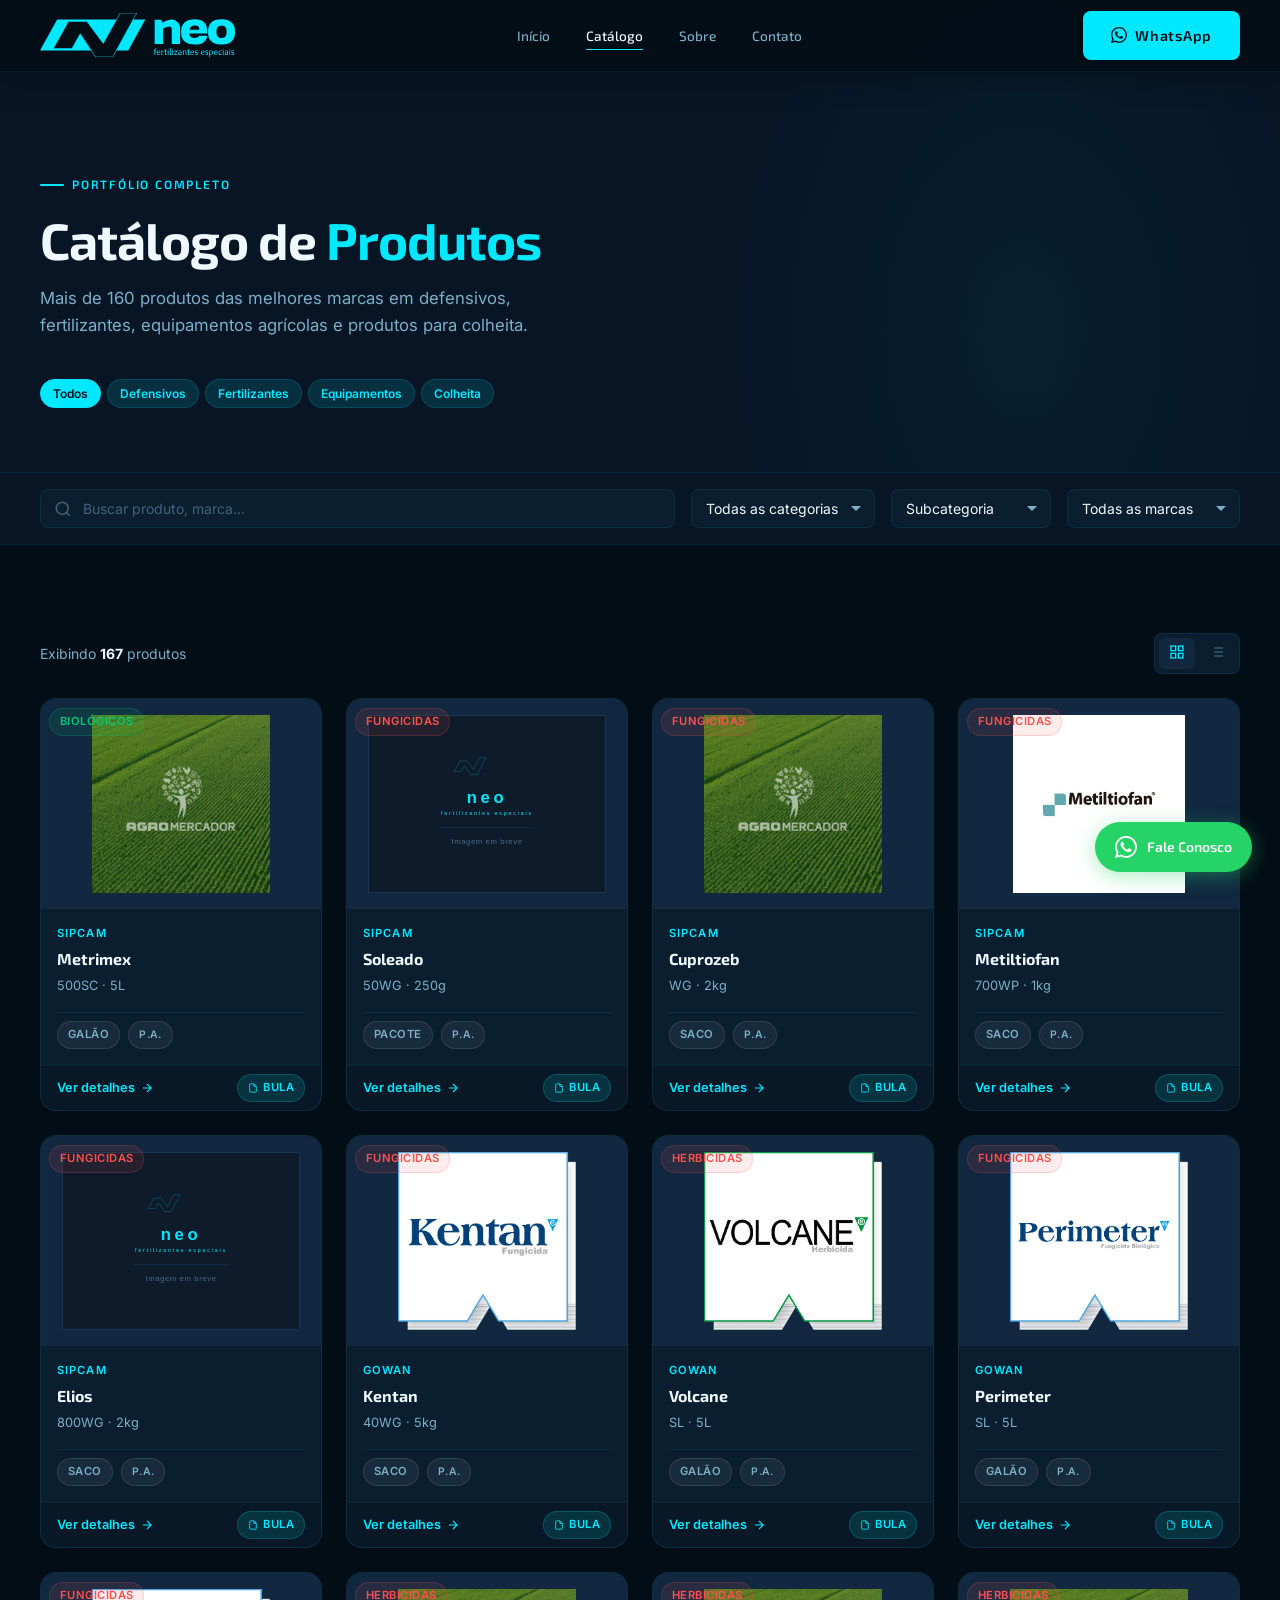
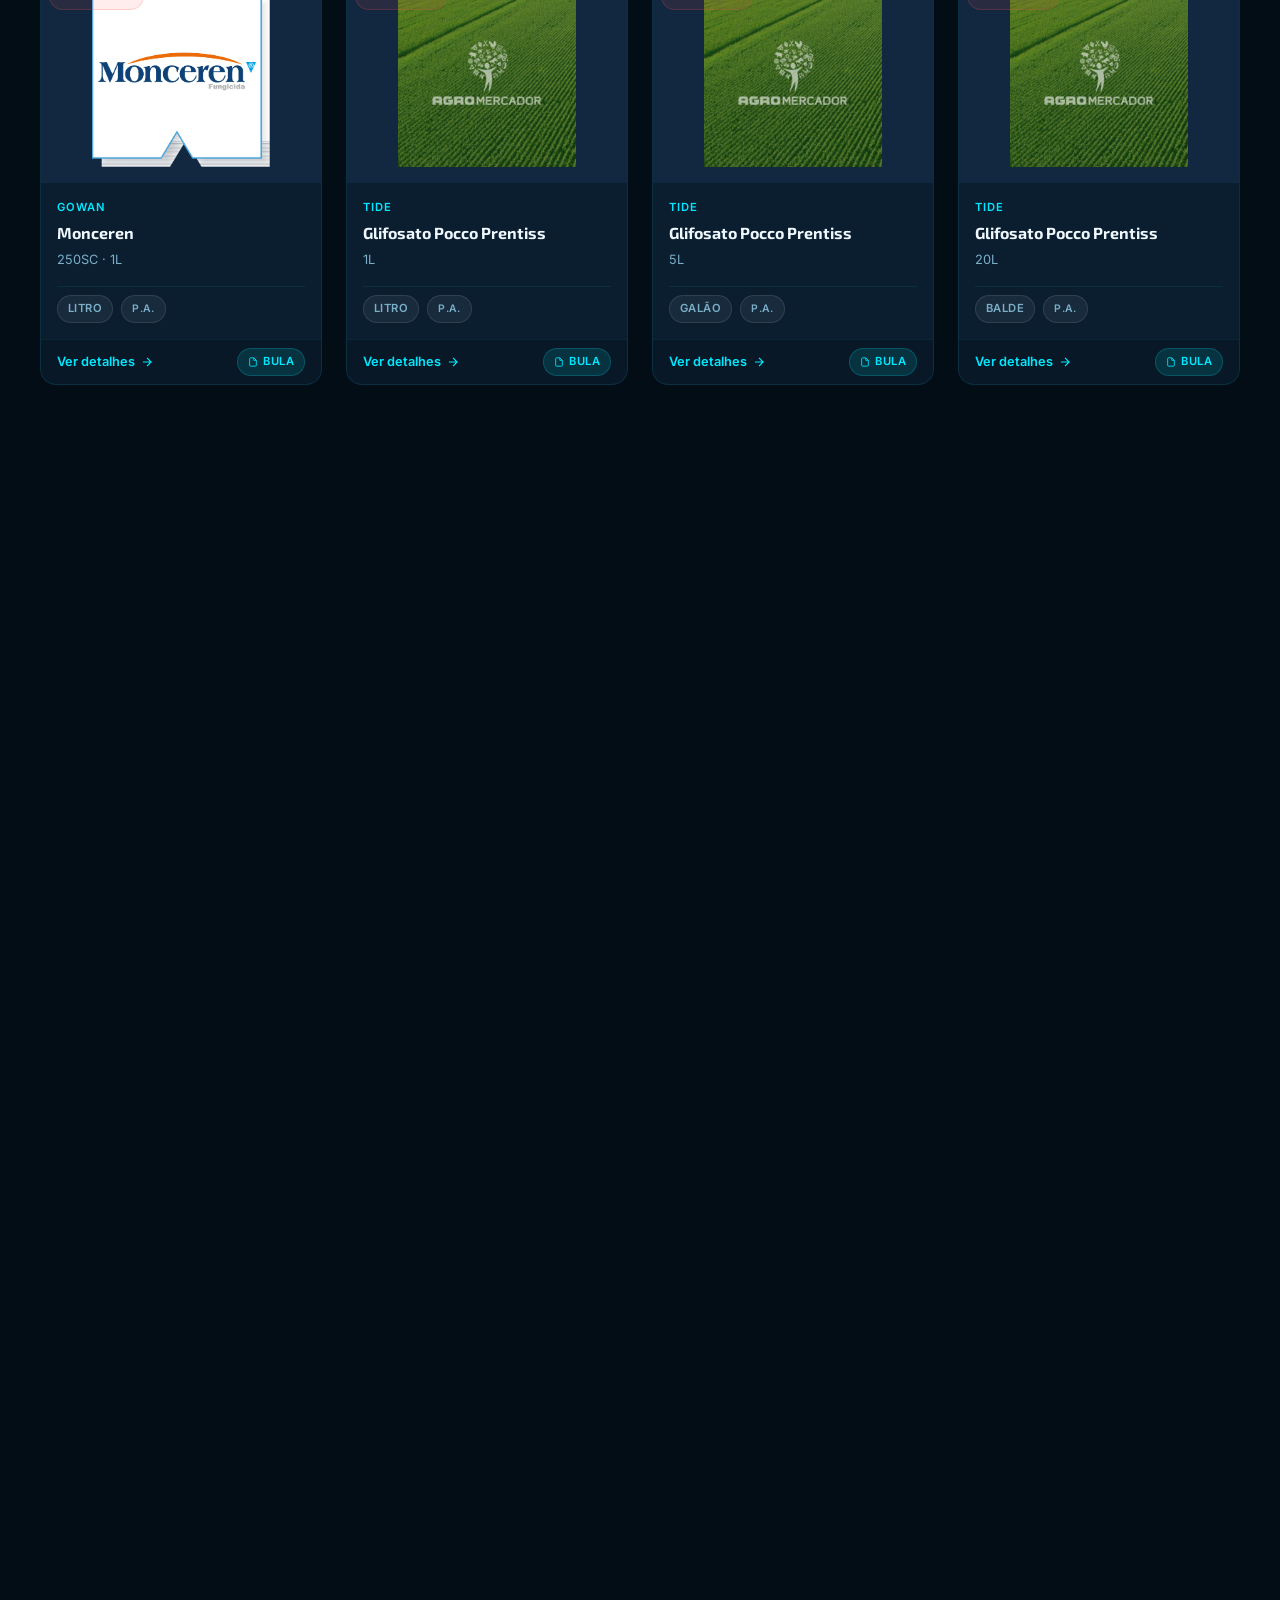
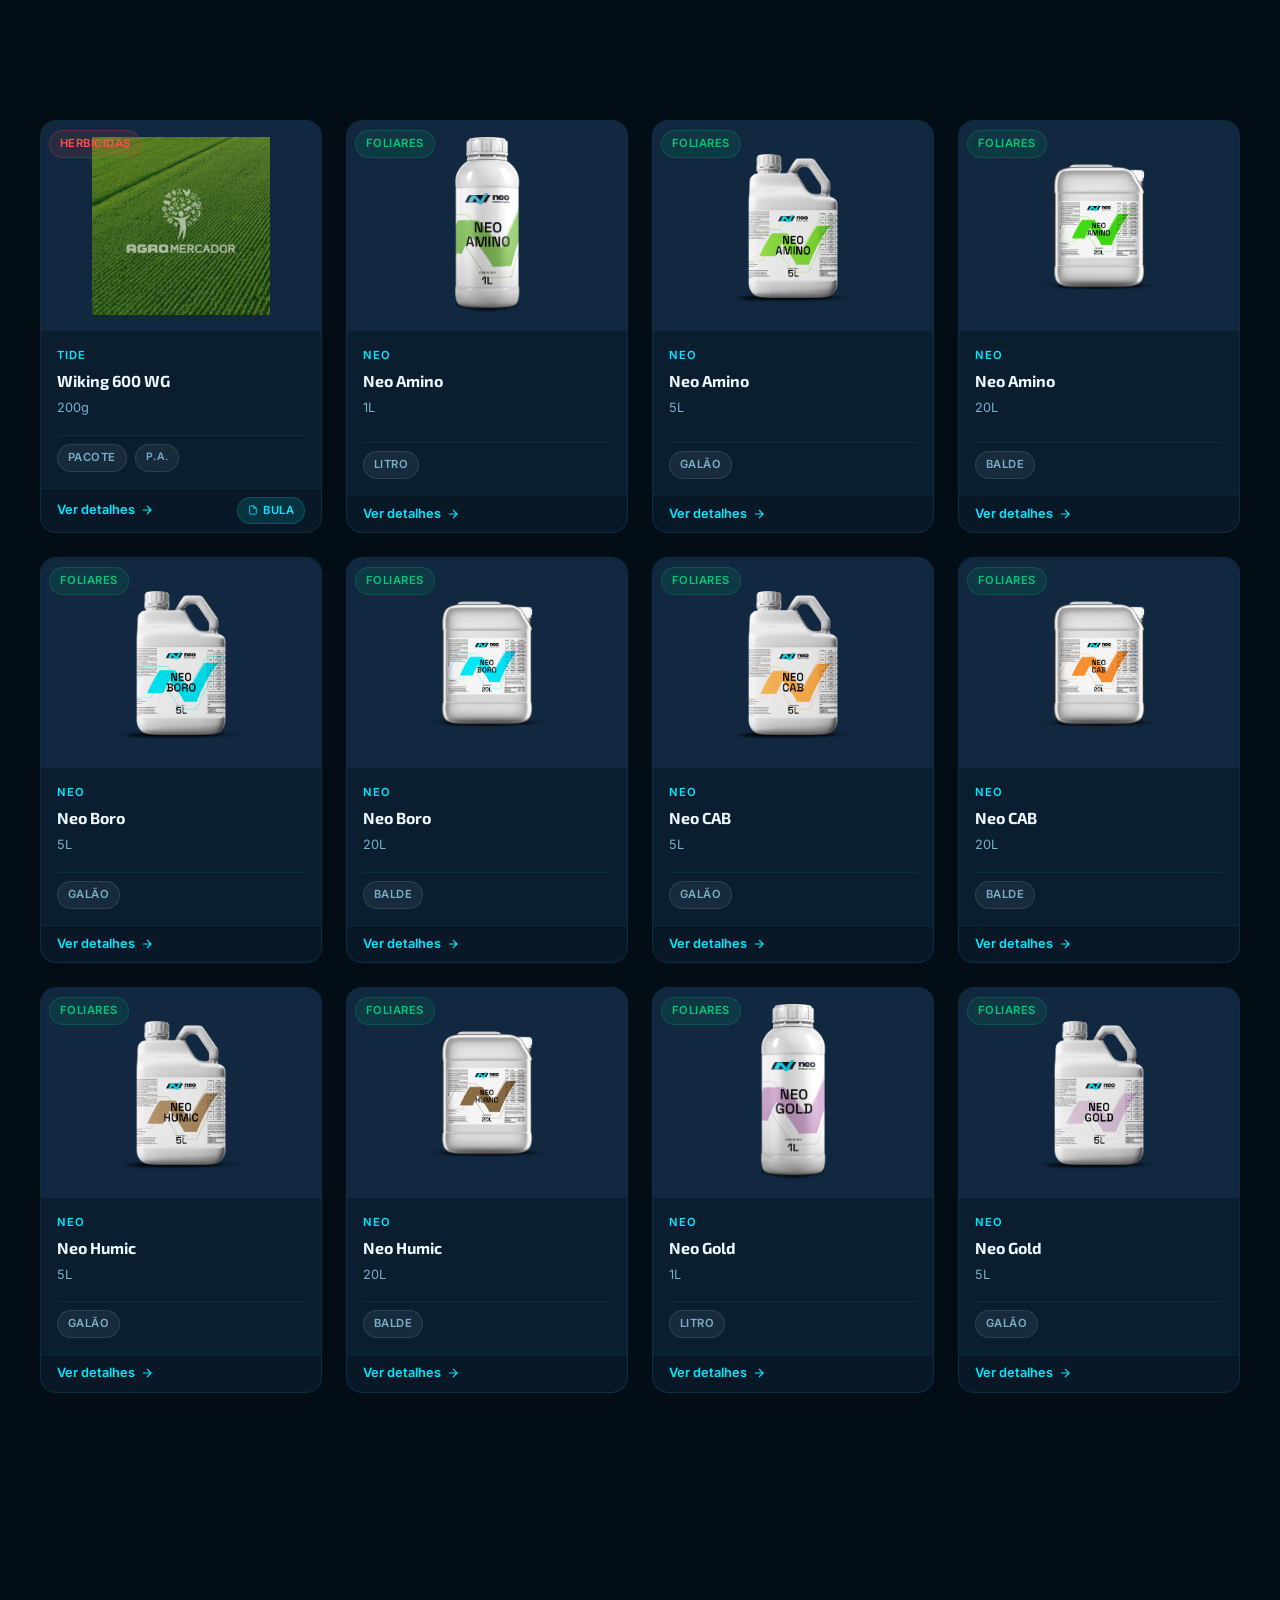
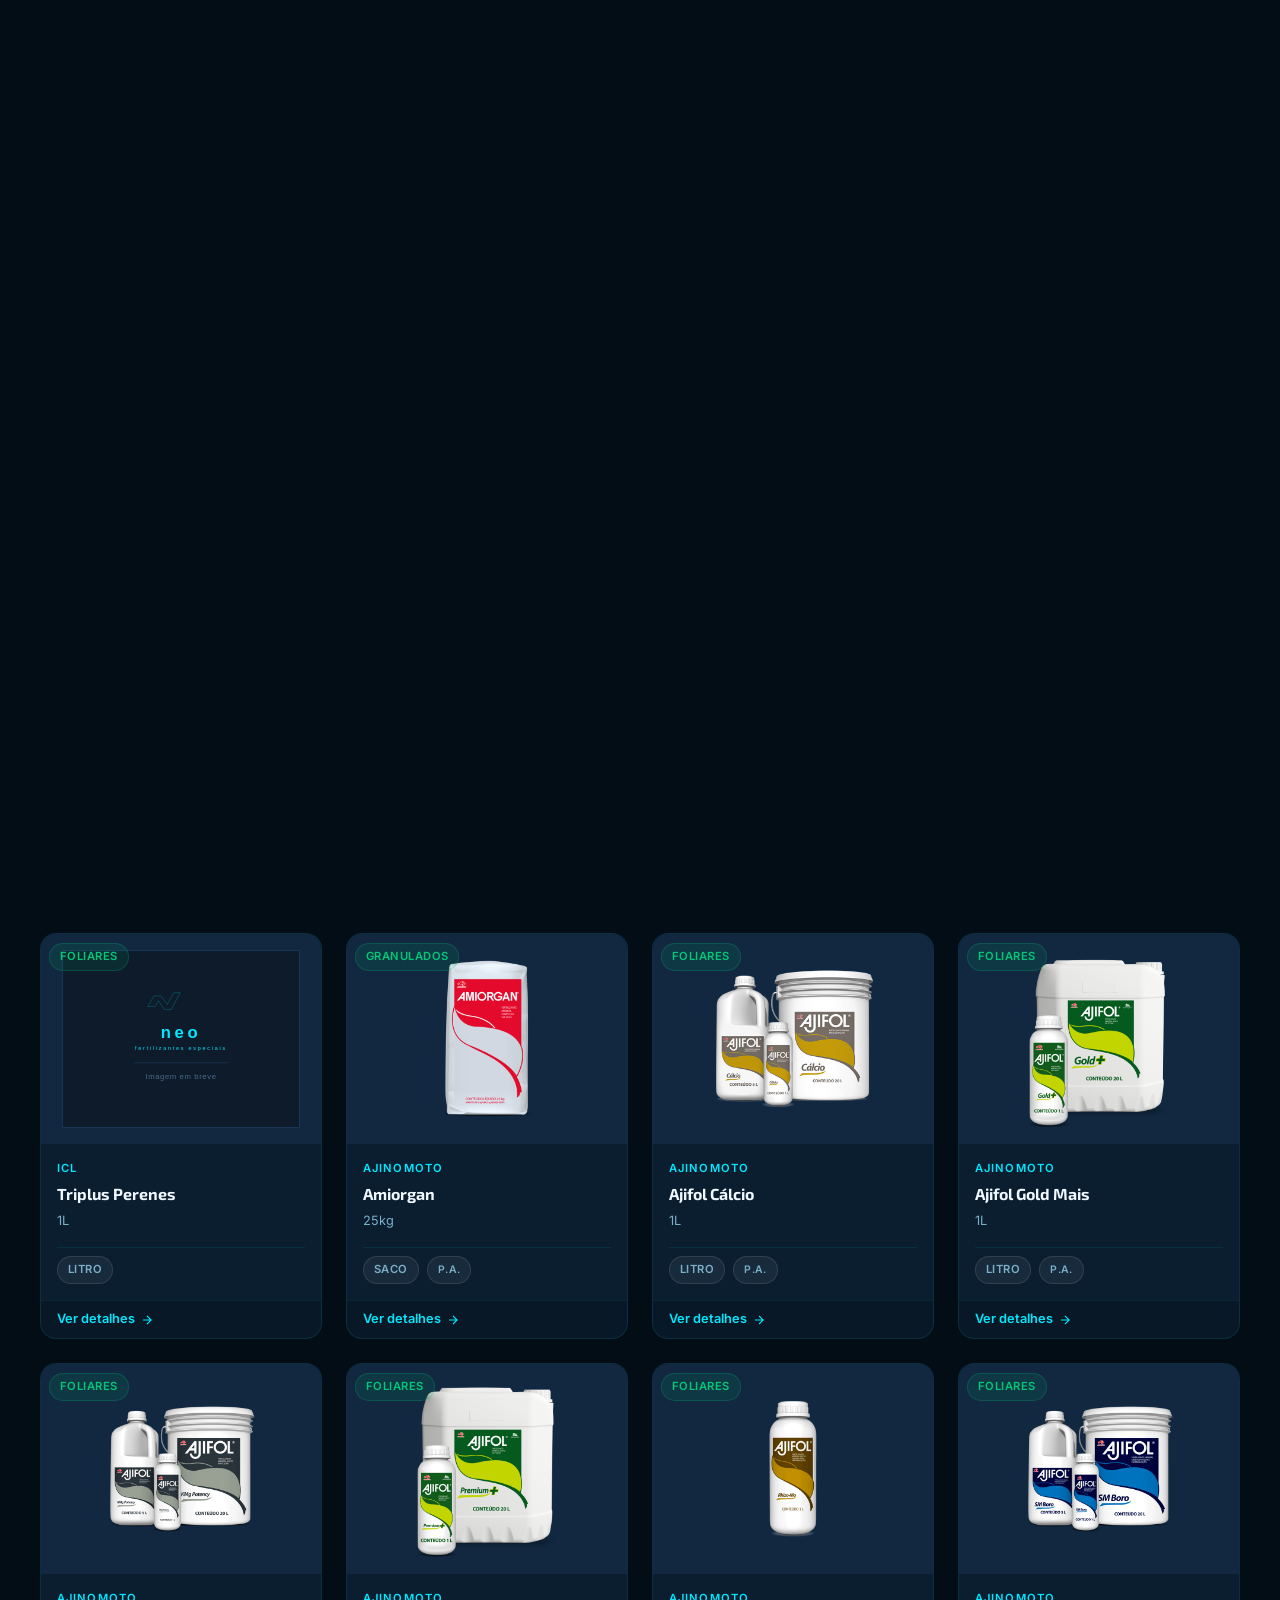
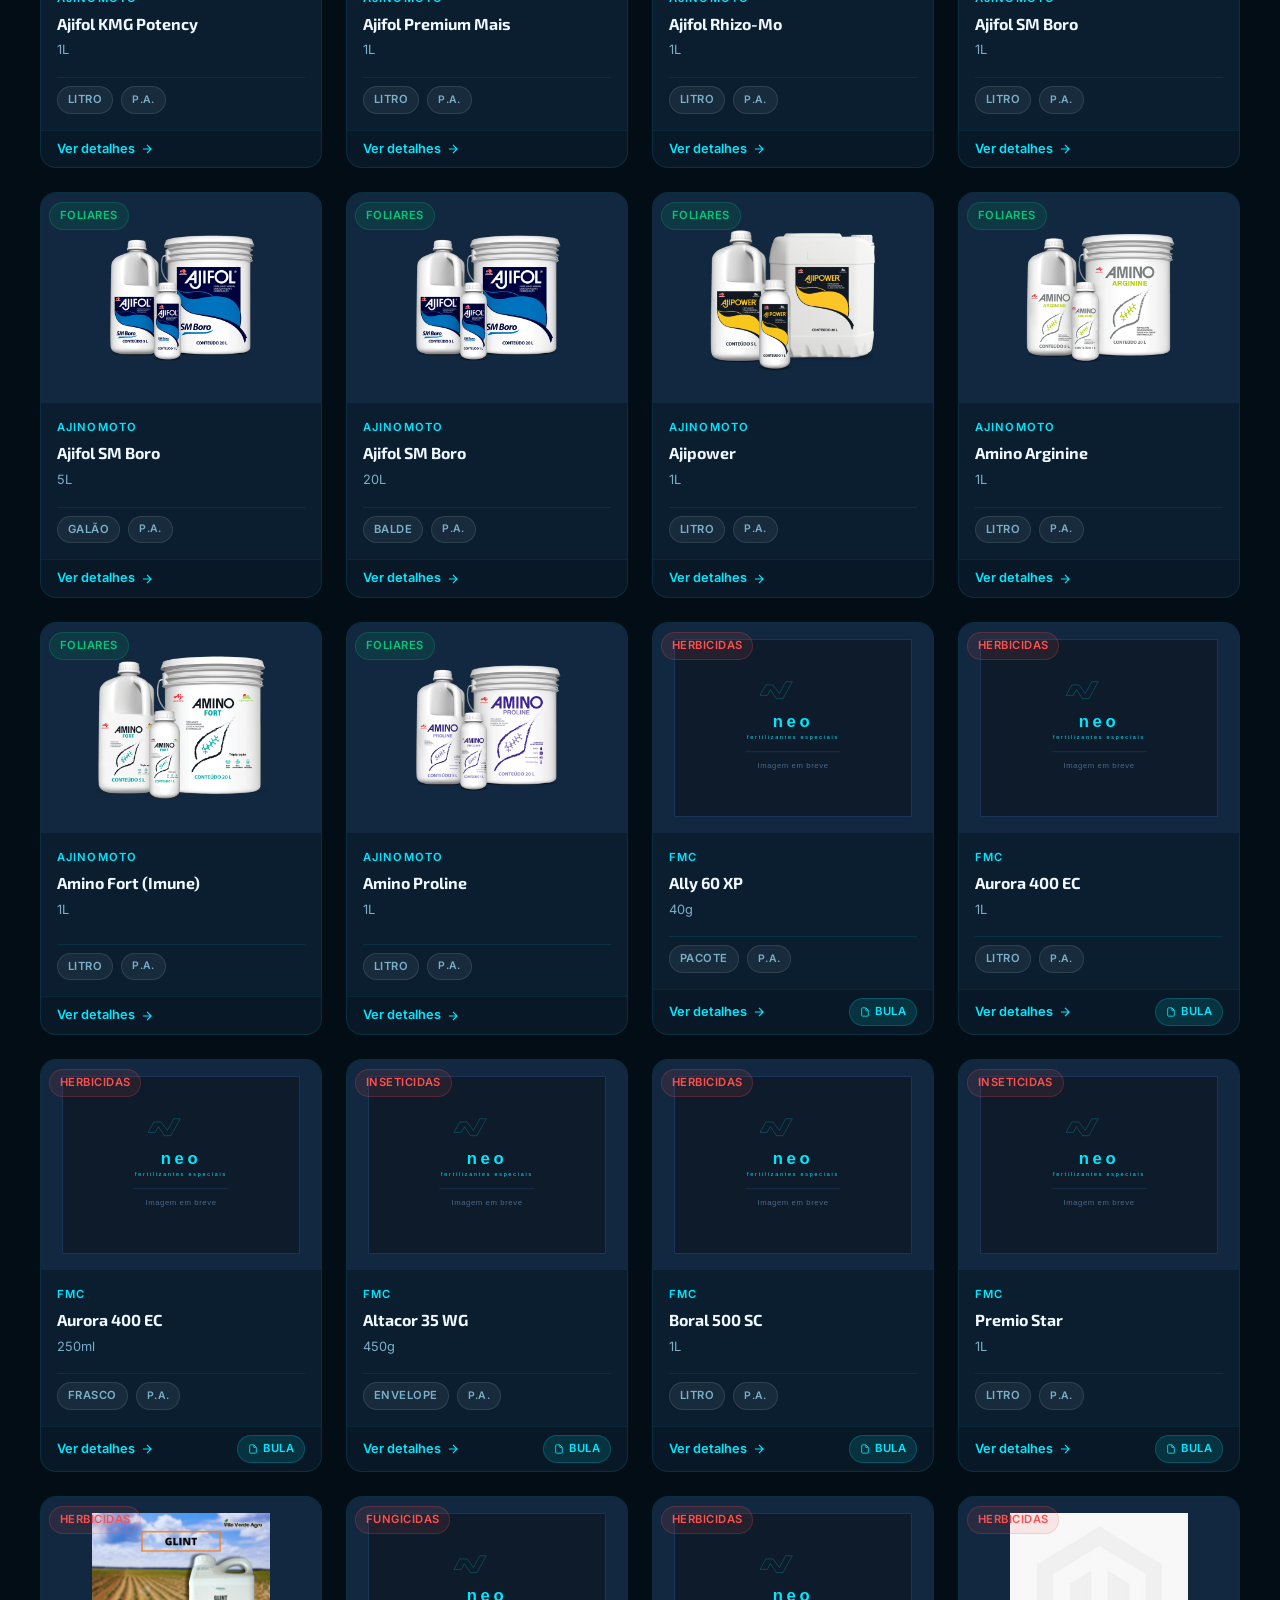
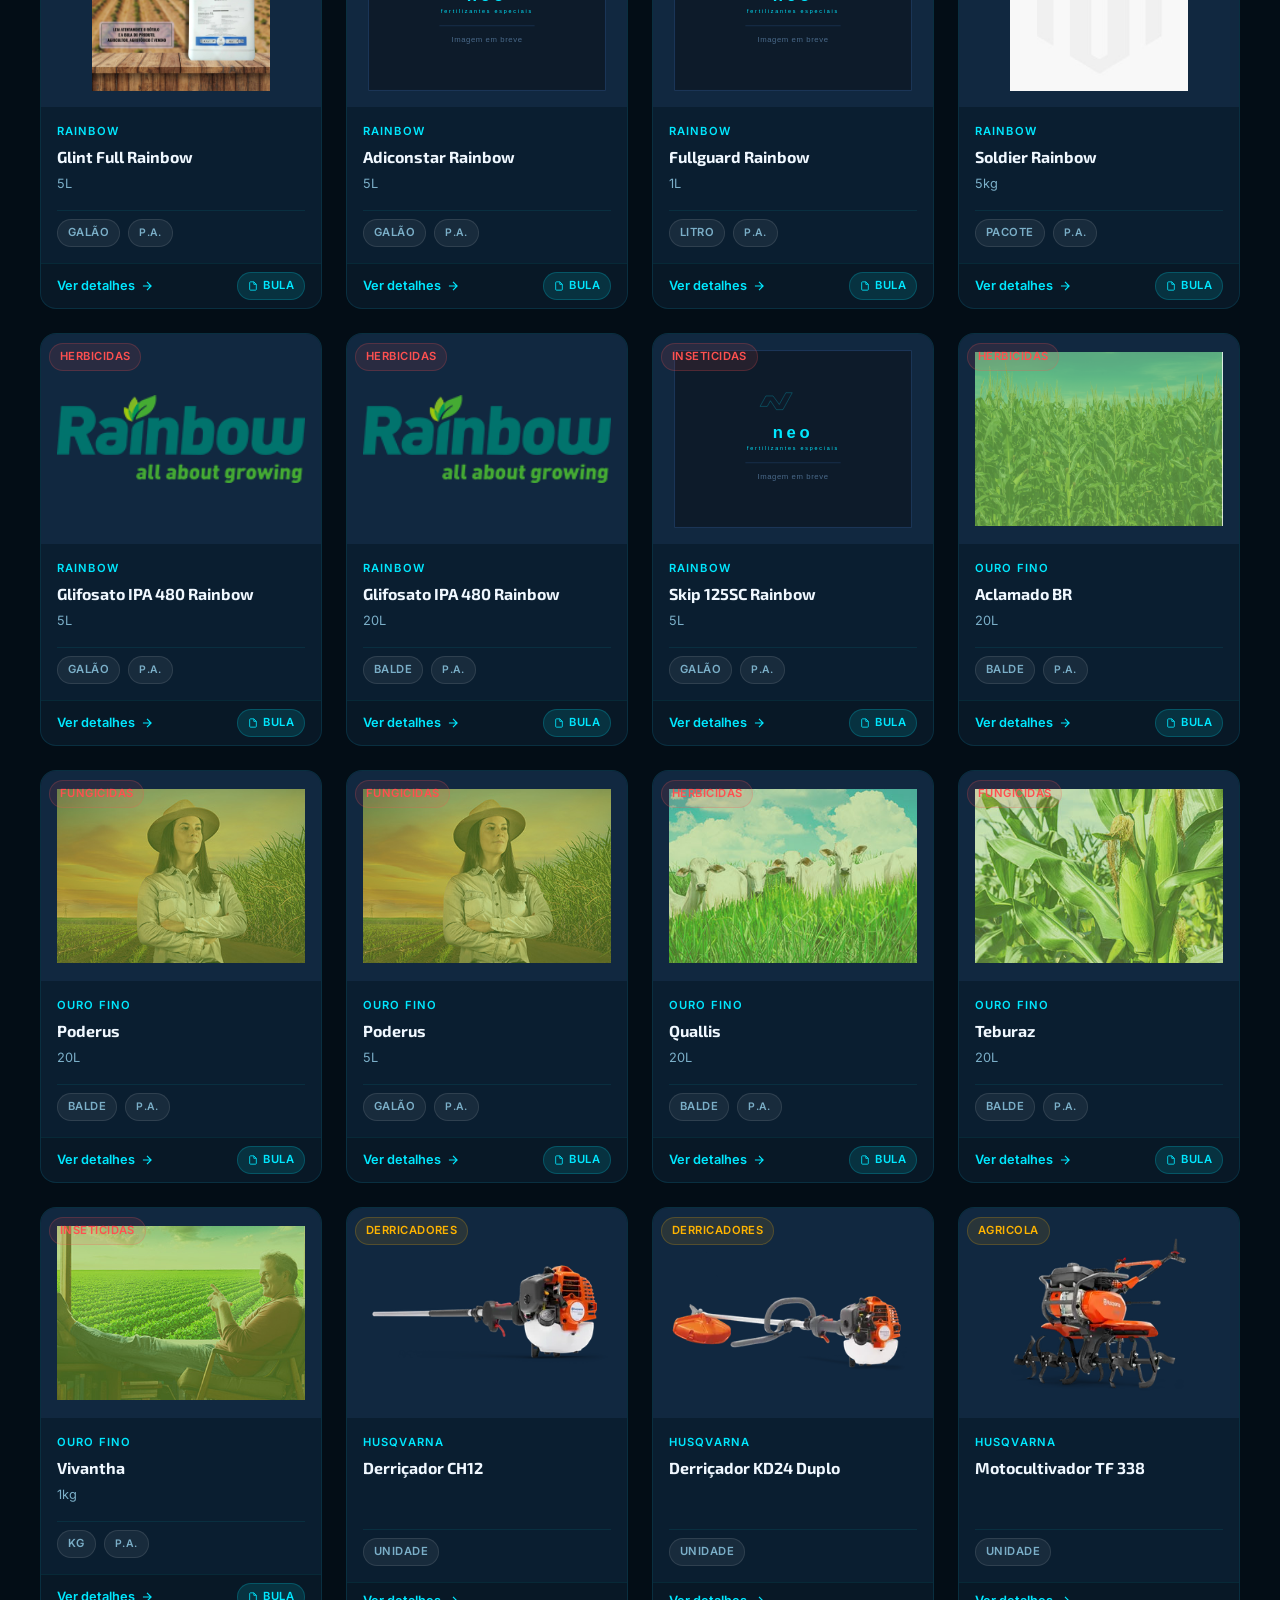
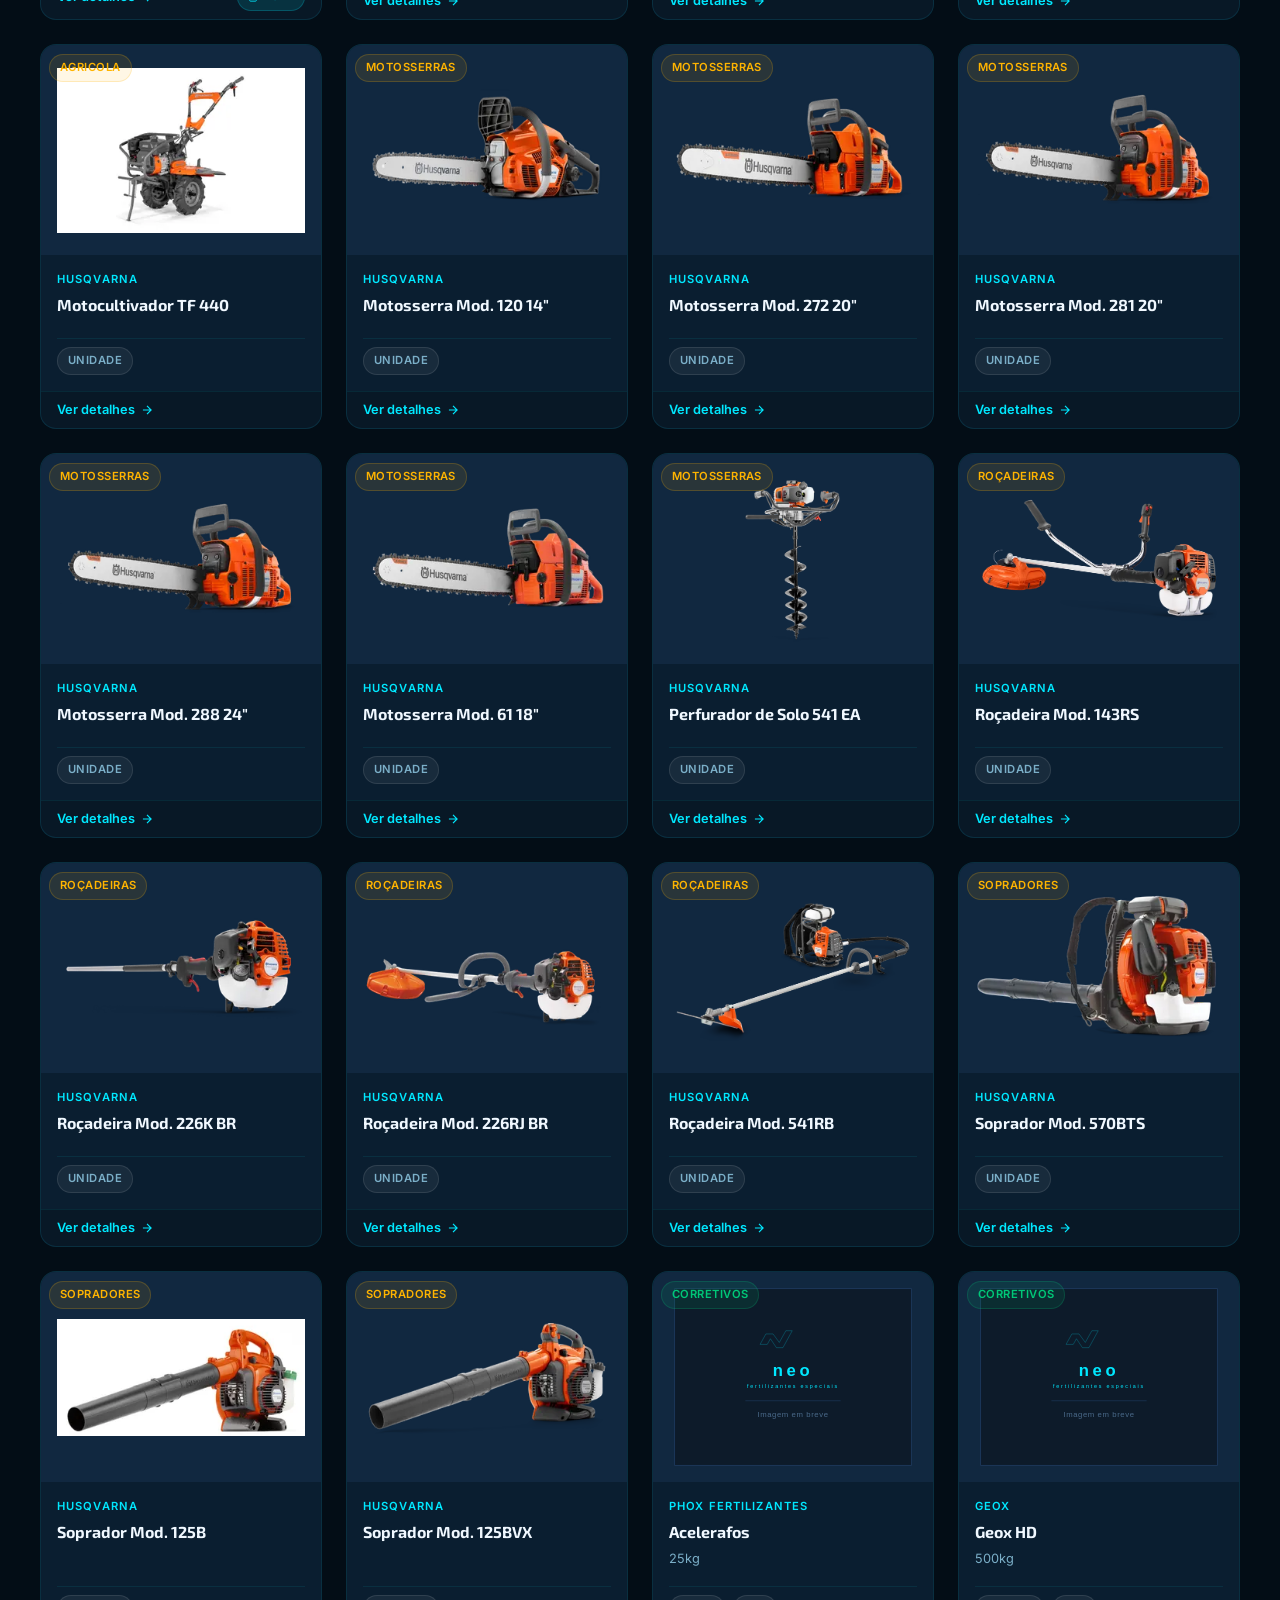
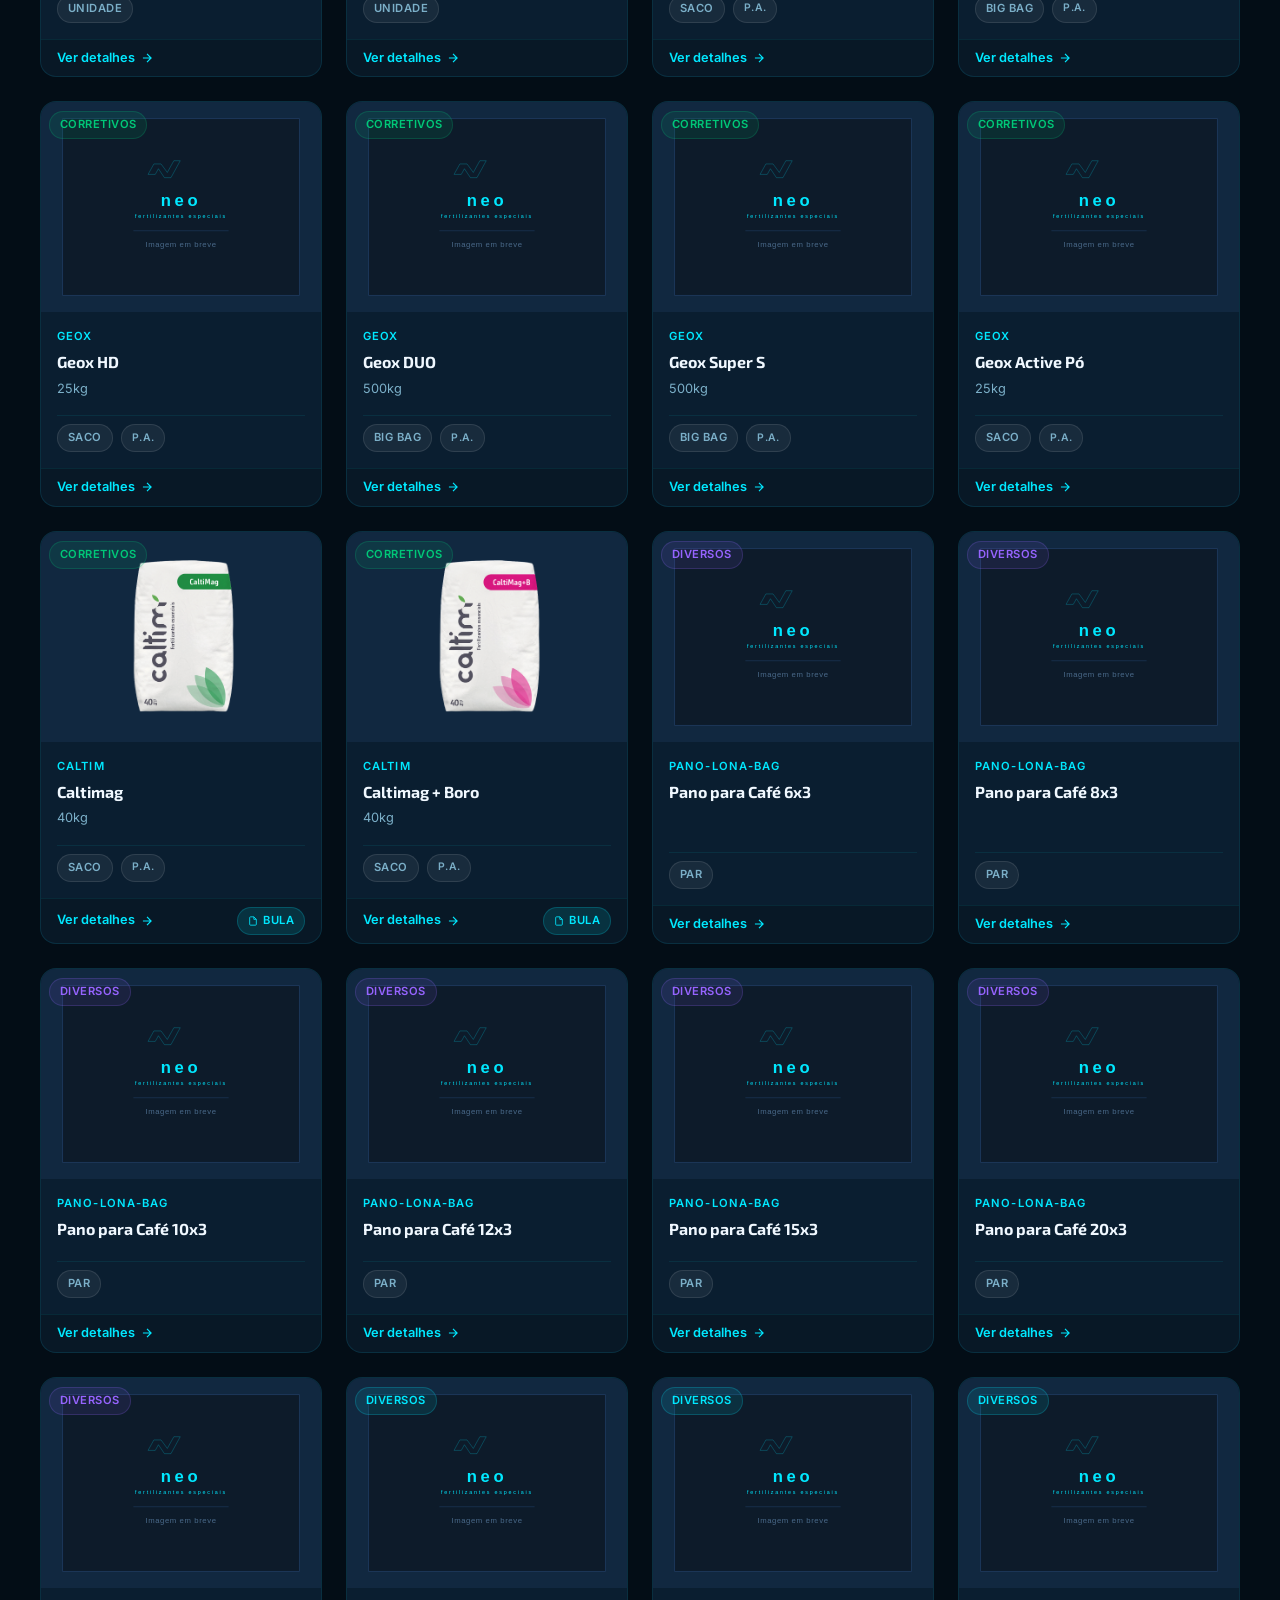
==== commit d7fbd621: "Add SVG favicon to all pages Co-Authored-By: Claude Sonnet 4.6 <noreply@anthropic.com>" ====
--- a/catalogo.html
+++ b/catalogo.html
@@ -5,6 +5,7 @@
   <meta name="viewport" content="width=device-width, initial-scale=1.0">
   <title>Catálogo de Produtos — Neo Fertilizantes</title>
   <meta name="description" content="Explore nosso catálogo completo com mais de 160 produtos de 13 marcas parceiras. Defensivos, fertilizantes, equipamentos e muito mais.">
+  <link rel="icon" href="images/logo/favicon.svg" type="image/svg+xml">
   <link rel="stylesheet" href="css/style.css">
 </head>
 <body>
